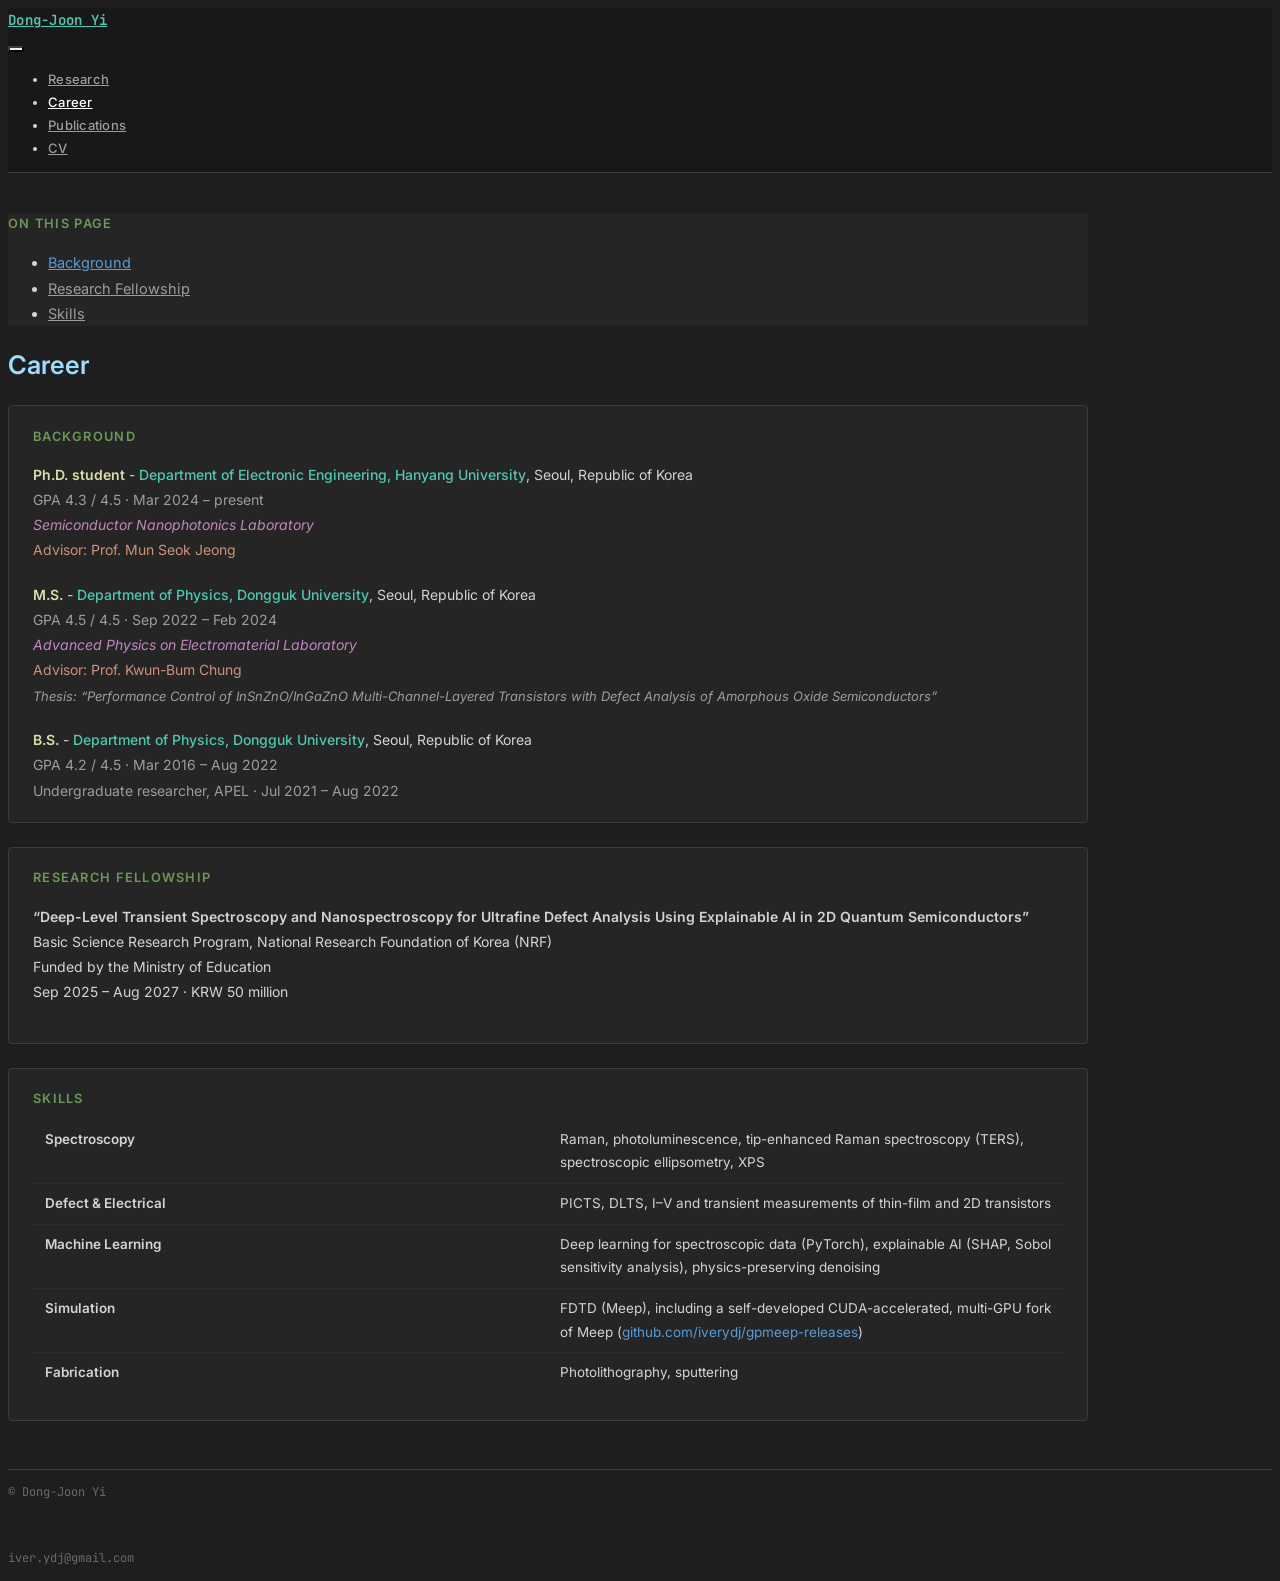
==== docs/career.html @ 6338eede "Add manuscripts in preparation, ORCID and linked citations; correct patent status - Manuscripts in p" ====
<!DOCTYPE html>
<html xmlns="http://www.w3.org/1999/xhtml" lang="en" xml:lang="en"><head>

<meta charset="utf-8">
<meta name="generator" content="quarto-1.9.37">

<meta name="viewport" content="width=device-width, initial-scale=1.0, user-scalable=yes">


<title>Career – Dong-Joon Yi</title>
<style>
/* Default styles provided by pandoc.
** See https://pandoc.org/MANUAL.html#variables-for-html for config info.
*/
code{white-space: pre-wrap;}
span.smallcaps{font-variant: small-caps;}
div.columns{display: flex; gap: min(4vw, 1.5em);}
div.column{flex: auto; overflow-x: auto;}
div.hanging-indent{margin-left: 1.5em; text-indent: -1.5em;}
ul.task-list{list-style: none;}
ul.task-list li input[type="checkbox"] {
  width: 0.8em;
  margin: 0 0.8em 0.2em -1em; /* quarto-specific, see https://github.com/quarto-dev/quarto-cli/issues/4556 */ 
  vertical-align: middle;
}
</style>


<script src="site_libs/quarto-nav/quarto-nav.js"></script>
<script src="site_libs/quarto-nav/headroom.min.js"></script>
<script src="site_libs/clipboard/clipboard.min.js"></script>
<script src="site_libs/quarto-search/autocomplete.umd.js"></script>
<script src="site_libs/quarto-search/fuse.min.js"></script>
<script src="site_libs/quarto-search/quarto-search.js"></script>
<meta name="quarto:offset" content="./">
<script src="site_libs/quarto-html/quarto.js" type="module"></script>
<script src="site_libs/quarto-html/tabsets/tabsets.js" type="module"></script>
<script src="site_libs/quarto-html/popper.min.js"></script>
<script src="site_libs/quarto-html/tippy.umd.min.js"></script>
<script src="site_libs/quarto-html/anchor.min.js"></script>
<link href="site_libs/quarto-html/tippy.css" rel="stylesheet">
<link href="site_libs/quarto-html/quarto-syntax-highlighting-dark-d0ae9245876894da5ac7e18953ecc5cc.css" rel="stylesheet" id="quarto-text-highlighting-styles">
<script src="site_libs/bootstrap/bootstrap.min.js"></script>
<link href="site_libs/bootstrap/bootstrap-icons.css" rel="stylesheet">
<link href="site_libs/bootstrap/bootstrap-3392bf5957374e597e0b1b24e7ed275d.min.css" rel="stylesheet" append-hash="true" id="quarto-bootstrap" data-mode="dark">
<script id="quarto-search-options" type="application/json">{
  "location": "navbar",
  "copy-button": false,
  "collapse-after": 3,
  "panel-placement": "end",
  "type": "overlay",
  "limit": 50,
  "keyboard-shortcut": [
    "f",
    "/",
    "s"
  ],
  "show-item-context": false,
  "language": {
    "search-no-results-text": "No results",
    "search-matching-documents-text": "matching documents",
    "search-copy-link-title": "Copy link to search",
    "search-hide-matches-text": "Hide additional matches",
    "search-more-match-text": "more match in this document",
    "search-more-matches-text": "more matches in this document",
    "search-clear-button-title": "Clear",
    "search-text-placeholder": "",
    "search-detached-cancel-button-title": "Cancel",
    "search-submit-button-title": "Submit",
    "search-label": "Search"
  }
}</script>


<link rel="stylesheet" href="styles.css">
</head>

<body class="nav-fixed quarto-light">

<div id="quarto-search-results"></div>
  <header id="quarto-header" class="headroom fixed-top">
    <nav class="navbar navbar-expand-lg " data-bs-theme="dark">
      <div class="navbar-container container-fluid">
      <div class="navbar-brand-container mx-auto">
    <a class="navbar-brand" href="./index.html">
    <span class="navbar-title">Dong-Joon Yi</span>
    </a>
  </div>
            <div id="quarto-search" class="" title="Search"></div>
          <button class="navbar-toggler" type="button" data-bs-toggle="collapse" data-bs-target="#navbarCollapse" aria-controls="navbarCollapse" role="menu" aria-expanded="false" aria-label="Toggle navigation" onclick="if (window.quartoToggleHeadroom) { window.quartoToggleHeadroom(); }">
  <span class="navbar-toggler-icon"></span>
</button>
          <div class="collapse navbar-collapse" id="navbarCollapse">
            <ul class="navbar-nav navbar-nav-scroll me-auto">
  <li class="nav-item">
    <a class="nav-link" href="./research.html"> 
<span class="menu-text">Research</span></a>
  </li>  
  <li class="nav-item">
    <a class="nav-link active" href="./career.html" aria-current="page"> 
<span class="menu-text">Career</span></a>
  </li>  
  <li class="nav-item">
    <a class="nav-link" href="./publications.html"> 
<span class="menu-text">Publications</span></a>
  </li>  
  <li class="nav-item">
    <a class="nav-link" href="./cv.html"> 
<span class="menu-text">CV</span></a>
  </li>  
</ul>
          </div> <!-- /navcollapse -->
            <div class="quarto-navbar-tools">
</div>
      </div> <!-- /container-fluid -->
    </nav>
</header>
<!-- content -->
<div id="quarto-content" class="quarto-container page-columns page-rows-contents page-layout-article page-navbar">
<!-- sidebar -->
<!-- margin-sidebar -->
    <div id="quarto-margin-sidebar" class="sidebar margin-sidebar">
        <nav id="TOC" role="doc-toc" class="toc-active">
    <h2 id="toc-title">On this page</h2>
   
  <ul>
  <li><a href="#background" id="toc-background" class="nav-link active" data-scroll-target="#background">Background</a></li>
  <li><a href="#research-fellowship" id="toc-research-fellowship" class="nav-link" data-scroll-target="#research-fellowship">Research Fellowship</a></li>
  <li><a href="#skills" id="toc-skills" class="nav-link" data-scroll-target="#skills">Skills</a></li>
  </ul>
</nav>
    </div>
<!-- main -->
<main class="content" id="quarto-document-content">

<header id="title-block-header" class="quarto-title-block default">
<div class="quarto-title">
<h1 class="title">Career</h1>
</div>



<div class="quarto-title-meta">

    
  
    
  </div>
  


</header>


<section id="background" class="level2 section-block career-edu">
<h2 class="anchored" data-anchor-id="background">Background</h2>
<p class="edu-entry">
<span class="edu-degree">Ph.D. student</span> - <span class="edu-school">Department of Electronic Engineering, Hanyang University</span>, Seoul, Republic of Korea<br>
<span class="edu-detail">GPA 4.3 / 4.5 · Mar 2024 – present</span><br>
<span class="edu-lab">Semiconductor Nanophotonics Laboratory</span><br>
<span class="edu-advisor">Advisor: Prof. Mun Seok Jeong</span>
</p>
<p class="edu-entry">
<span class="edu-degree">M.S.</span> - <span class="edu-school">Department of Physics, Dongguk University</span>, Seoul, Republic of Korea<br>
<span class="edu-detail">GPA 4.5 / 4.5 · Sep 2022 – Feb 2024</span><br>
<span class="edu-lab">Advanced Physics on Electromaterial Laboratory</span><br>
<span class="edu-advisor">Advisor: Prof. Kwun-Bum Chung</span><br>
<span class="edu-thesis">Thesis: “Performance Control of InSnZnO/InGaZnO Multi-Channel-Layered Transistors with Defect Analysis of Amorphous Oxide Semiconductors”</span>
</p>
<p class="edu-entry">
<span class="edu-degree">B.S.</span> - <span class="edu-school">Department of Physics, Dongguk University</span>, Seoul, Republic of Korea<br>
<span class="edu-detail">GPA 4.2 / 4.5 · Mar 2016 – Aug 2022</span><br>
<span class="edu-detail">Undergraduate researcher, APEL · Jul 2021 – Aug 2022</span>
</p>
</section>
<section id="research-fellowship" class="level2 section-block">
<h2 class="anchored" data-anchor-id="research-fellowship">Research Fellowship</h2>
<p><strong>“Deep-Level Transient Spectroscopy and Nanospectroscopy for Ultrafine Defect Analysis Using Explainable AI in 2D Quantum Semiconductors”</strong><br>
Basic Science Research Program, National Research Foundation of Korea (NRF)<br>
Funded by the Ministry of Education<br>
Sep 2025 – Aug 2027 · KRW 50 million</p>
</section>
<section id="skills" class="level2 section-title section-block">
<h2 class="section-title anchored" data-anchor-id="skills">Skills</h2>
<table class="skills-tbl caption-top table">
<tbody>
<tr class="odd">
<td><strong>Spectroscopy</strong></td>
<td>Raman, photoluminescence, tip-enhanced Raman spectroscopy (TERS), spectroscopic ellipsometry, XPS</td>
</tr>
<tr class="even">
<td><strong>Defect &amp; Electrical</strong></td>
<td>PICTS, DLTS, I–V and transient measurements of thin-film and 2D transistors</td>
</tr>
<tr class="odd">
<td><strong>Machine Learning</strong></td>
<td>Deep learning for spectroscopic data (PyTorch), explainable AI (SHAP, Sobol sensitivity analysis), physics-preserving denoising</td>
</tr>
<tr class="even">
<td><strong>Simulation</strong></td>
<td>FDTD (Meep), including a self-developed CUDA-accelerated, multi-GPU fork of Meep (<a href="https://github.com/iverydj/gpmeep-releases">github.com/iverydj/gpmeep-releases</a>)</td>
</tr>
<tr class="odd">
<td><strong>Fabrication</strong></td>
<td>Photolithography, sputtering</td>
</tr>
</tbody>
</table>
</section>



</main> <!-- /main -->
<script id="quarto-html-after-body" type="application/javascript">
  window.document.addEventListener("DOMContentLoaded", function (event) {
    const icon = "";
    const anchorJS = new window.AnchorJS();
    anchorJS.options = {
      placement: 'right',
      icon: icon
    };
    anchorJS.add('.anchored');
    const isCodeAnnotation = (el) => {
      for (const clz of el.classList) {
        if (clz.startsWith('code-annotation-')) {                     
          return true;
        }
      }
      return false;
    }
    const onCopySuccess = function(e) {
      // button target
      const button = e.trigger;
      // don't keep focus
      button.blur();
      // flash "checked"
      button.classList.add('code-copy-button-checked');
      var currentTitle = button.getAttribute("title");
      button.setAttribute("title", "Copied!");
      let tooltip;
      if (window.bootstrap) {
        button.setAttribute("data-bs-toggle", "tooltip");
        button.setAttribute("data-bs-placement", "left");
        button.setAttribute("data-bs-title", "Copied!");
        tooltip = new bootstrap.Tooltip(button, 
          { trigger: "manual", 
            customClass: "code-copy-button-tooltip",
            offset: [0, -8]});
        tooltip.show();    
      }
      setTimeout(function() {
        if (tooltip) {
          tooltip.hide();
          button.removeAttribute("data-bs-title");
          button.removeAttribute("data-bs-toggle");
          button.removeAttribute("data-bs-placement");
        }
        button.setAttribute("title", currentTitle);
        button.classList.remove('code-copy-button-checked');
      }, 1000);
      // clear code selection
      e.clearSelection();
    }
    const getTextToCopy = function(trigger) {
      const outerScaffold = trigger.parentElement.cloneNode(true);
      const codeEl = outerScaffold.querySelector('code');
      for (const childEl of codeEl.children) {
        if (isCodeAnnotation(childEl)) {
          childEl.remove();
        }
      }
      return codeEl.innerText;
    }
    const clipboard = new window.ClipboardJS('.code-copy-button:not([data-in-quarto-modal])', {
      text: getTextToCopy
    });
    clipboard.on('success', onCopySuccess);
    if (window.document.getElementById('quarto-embedded-source-code-modal')) {
      const clipboardModal = new window.ClipboardJS('.code-copy-button[data-in-quarto-modal]', {
        text: getTextToCopy,
        container: window.document.getElementById('quarto-embedded-source-code-modal')
      });
      clipboardModal.on('success', onCopySuccess);
    }
      var localhostRegex = new RegExp(/^(?:http|https):\/\/localhost\:?[0-9]*\//);
      var mailtoRegex = new RegExp(/^mailto:/);
        var filterRegex = new RegExp('/' + window.location.host + '/');
      var isInternal = (href) => {
          return filterRegex.test(href) || localhostRegex.test(href) || mailtoRegex.test(href);
      }
      // Inspect non-navigation links and adorn them if external
     var links = window.document.querySelectorAll('a[href]:not(.nav-link):not(.navbar-brand):not(.toc-action):not(.sidebar-link):not(.sidebar-item-toggle):not(.pagination-link):not(.no-external):not([aria-hidden]):not(.dropdown-item):not(.quarto-navigation-tool):not(.about-link)');
      for (var i=0; i<links.length; i++) {
        const link = links[i];
        if (!isInternal(link.href)) {
          // undo the damage that might have been done by quarto-nav.js in the case of
          // links that we want to consider external
          if (link.dataset.originalHref !== undefined) {
            link.href = link.dataset.originalHref;
          }
            // target, if specified
            link.setAttribute("target", "_blank");
            if (link.getAttribute("rel") === null) {
              link.setAttribute("rel", "noopener");
            }
        }
      }
    function tippyHover(el, contentFn, onTriggerFn, onUntriggerFn) {
      const config = {
        allowHTML: true,
        maxWidth: 500,
        delay: 100,
        arrow: false,
        appendTo: function(el) {
            return el.parentElement;
        },
        interactive: true,
        interactiveBorder: 10,
        theme: 'quarto',
        placement: 'bottom-start',
      };
      if (contentFn) {
        config.content = contentFn;
      }
      if (onTriggerFn) {
        config.onTrigger = onTriggerFn;
      }
      if (onUntriggerFn) {
        config.onUntrigger = onUntriggerFn;
      }
      window.tippy(el, config); 
    }
    const noterefs = window.document.querySelectorAll('a[role="doc-noteref"]');
    for (var i=0; i<noterefs.length; i++) {
      const ref = noterefs[i];
      tippyHover(ref, function() {
        // use id or data attribute instead here
        let href = ref.getAttribute('data-footnote-href') || ref.getAttribute('href');
        try { href = new URL(href).hash; } catch {}
        const id = href.replace(/^#\/?/, "");
        const note = window.document.getElementById(id);
        if (note) {
          return note.innerHTML;
        } else {
          return "";
        }
      });
    }
    const xrefs = window.document.querySelectorAll('a.quarto-xref');
    const processXRef = (id, note) => {
      // Strip column container classes
      const stripColumnClz = (el) => {
        el.classList.remove("page-full", "page-columns");
        if (el.children) {
          for (const child of el.children) {
            stripColumnClz(child);
          }
        }
      }
      stripColumnClz(note)
      if (id === null || id.startsWith('sec-')) {
        // Special case sections, only their first couple elements
        const container = document.createElement("div");
        if (note.children && note.children.length > 2) {
          container.appendChild(note.children[0].cloneNode(true));
          for (let i = 1; i < note.children.length; i++) {
            const child = note.children[i];
            if (child.tagName === "P" && child.innerText === "") {
              continue;
            } else {
              container.appendChild(child.cloneNode(true));
              break;
            }
          }
          if (window.Quarto?.typesetMath) {
            window.Quarto.typesetMath(container);
          }
          return container.innerHTML
        } else {
          if (window.Quarto?.typesetMath) {
            window.Quarto.typesetMath(note);
          }
          return note.innerHTML;
        }
      } else {
        // Remove any anchor links if they are present
        const anchorLink = note.querySelector('a.anchorjs-link');
        if (anchorLink) {
          anchorLink.remove();
        }
        if (window.Quarto?.typesetMath) {
          window.Quarto.typesetMath(note);
        }
        if (note.classList.contains("callout")) {
          return note.outerHTML;
        } else {
          return note.innerHTML;
        }
      }
    }
    for (var i=0; i<xrefs.length; i++) {
      const xref = xrefs[i];
      tippyHover(xref, undefined, function(instance) {
        instance.disable();
        let url = xref.getAttribute('href');
        let hash = undefined; 
        if (url.startsWith('#')) {
          hash = url;
        } else {
          try { hash = new URL(url).hash; } catch {}
        }
        if (hash) {
          const id = hash.replace(/^#\/?/, "");
          const note = window.document.getElementById(id);
          if (note !== null) {
            try {
              const html = processXRef(id, note.cloneNode(true));
              instance.setContent(html);
            } finally {
              instance.enable();
              instance.show();
            }
          } else {
            // See if we can fetch this
            fetch(url.split('#')[0])
            .then(res => res.text())
            .then(html => {
              const parser = new DOMParser();
              const htmlDoc = parser.parseFromString(html, "text/html");
              const note = htmlDoc.getElementById(id);
              if (note !== null) {
                const html = processXRef(id, note);
                instance.setContent(html);
              } 
            }).finally(() => {
              instance.enable();
              instance.show();
            });
          }
        } else {
          // See if we can fetch a full url (with no hash to target)
          // This is a special case and we should probably do some content thinning / targeting
          fetch(url)
          .then(res => res.text())
          .then(html => {
            const parser = new DOMParser();
            const htmlDoc = parser.parseFromString(html, "text/html");
            const note = htmlDoc.querySelector('main.content');
            if (note !== null) {
              // This should only happen for chapter cross references
              // (since there is no id in the URL)
              // remove the first header
              if (note.children.length > 0 && note.children[0].tagName === "HEADER") {
                note.children[0].remove();
              }
              const html = processXRef(null, note);
              instance.setContent(html);
            } 
          }).finally(() => {
            instance.enable();
            instance.show();
          });
        }
      }, function(instance) {
      });
    }
        let selectedAnnoteEl;
        const selectorForAnnotation = ( cell, annotation) => {
          let cellAttr = 'data-code-cell="' + cell + '"';
          let lineAttr = 'data-code-annotation="' +  annotation + '"';
          const selector = 'span[' + cellAttr + '][' + lineAttr + ']';
          return selector;
        }
        const selectCodeLines = (annoteEl) => {
          const doc = window.document;
          const targetCell = annoteEl.getAttribute("data-target-cell");
          const targetAnnotation = annoteEl.getAttribute("data-target-annotation");
          const annoteSpan = window.document.querySelector(selectorForAnnotation(targetCell, targetAnnotation));
          const lines = annoteSpan.getAttribute("data-code-lines").split(",");
          const lineIds = lines.map((line) => {
            return targetCell + "-" + line;
          })
          let top = null;
          let height = null;
          let parent = null;
          if (lineIds.length > 0) {
              //compute the position of the single el (top and bottom and make a div)
              const el = window.document.getElementById(lineIds[0]);
              top = el.offsetTop;
              height = el.offsetHeight;
              parent = el.parentElement.parentElement;
            if (lineIds.length > 1) {
              const lastEl = window.document.getElementById(lineIds[lineIds.length - 1]);
              const bottom = lastEl.offsetTop + lastEl.offsetHeight;
              height = bottom - top;
            }
            if (top !== null && height !== null && parent !== null) {
              // cook up a div (if necessary) and position it 
              let div = window.document.getElementById("code-annotation-line-highlight");
              if (div === null) {
                div = window.document.createElement("div");
                div.setAttribute("id", "code-annotation-line-highlight");
                div.style.position = 'absolute';
                parent.appendChild(div);
              }
              div.style.top = top - 2 + "px";
              div.style.height = height + 4 + "px";
              div.style.left = 0;
              let gutterDiv = window.document.getElementById("code-annotation-line-highlight-gutter");
              if (gutterDiv === null) {
                gutterDiv = window.document.createElement("div");
                gutterDiv.setAttribute("id", "code-annotation-line-highlight-gutter");
                gutterDiv.style.position = 'absolute';
                const codeCell = window.document.getElementById(targetCell);
                const gutter = codeCell.querySelector('.code-annotation-gutter');
                gutter.appendChild(gutterDiv);
              }
              gutterDiv.style.top = top - 2 + "px";
              gutterDiv.style.height = height + 4 + "px";
            }
            selectedAnnoteEl = annoteEl;
          }
        };
        const unselectCodeLines = () => {
          const elementsIds = ["code-annotation-line-highlight", "code-annotation-line-highlight-gutter"];
          elementsIds.forEach((elId) => {
            const div = window.document.getElementById(elId);
            if (div) {
              div.remove();
            }
          });
          selectedAnnoteEl = undefined;
        };
          // Handle positioning of the toggle
      window.addEventListener(
        "resize",
        throttle(() => {
          elRect = undefined;
          if (selectedAnnoteEl) {
            selectCodeLines(selectedAnnoteEl);
          }
        }, 10)
      );
      function throttle(fn, ms) {
      let throttle = false;
      let timer;
        return (...args) => {
          if(!throttle) { // first call gets through
              fn.apply(this, args);
              throttle = true;
          } else { // all the others get throttled
              if(timer) clearTimeout(timer); // cancel #2
              timer = setTimeout(() => {
                fn.apply(this, args);
                timer = throttle = false;
              }, ms);
          }
        };
      }
        // Attach click handler to the DT
        const annoteDls = window.document.querySelectorAll('dt[data-target-cell]');
        for (const annoteDlNode of annoteDls) {
          annoteDlNode.addEventListener('click', (event) => {
            const clickedEl = event.target;
            if (clickedEl !== selectedAnnoteEl) {
              unselectCodeLines();
              const activeEl = window.document.querySelector('dt[data-target-cell].code-annotation-active');
              if (activeEl) {
                activeEl.classList.remove('code-annotation-active');
              }
              selectCodeLines(clickedEl);
              clickedEl.classList.add('code-annotation-active');
            } else {
              // Unselect the line
              unselectCodeLines();
              clickedEl.classList.remove('code-annotation-active');
            }
          });
        }
    const findCites = (el) => {
      const parentEl = el.parentElement;
      if (parentEl) {
        const cites = parentEl.dataset.cites;
        if (cites) {
          return {
            el,
            cites: cites.split(' ')
          };
        } else {
          return findCites(el.parentElement)
        }
      } else {
        return undefined;
      }
    };
    var bibliorefs = window.document.querySelectorAll('a[role="doc-biblioref"]');
    for (var i=0; i<bibliorefs.length; i++) {
      const ref = bibliorefs[i];
      const citeInfo = findCites(ref);
      if (citeInfo) {
        tippyHover(citeInfo.el, function() {
          var popup = window.document.createElement('div');
          citeInfo.cites.forEach(function(cite) {
            var citeDiv = window.document.createElement('div');
            citeDiv.classList.add('hanging-indent');
            citeDiv.classList.add('csl-entry');
            var biblioDiv = window.document.getElementById('ref-' + cite);
            if (biblioDiv) {
              citeDiv.innerHTML = biblioDiv.innerHTML;
            }
            popup.appendChild(citeDiv);
          });
          return popup.innerHTML;
        });
      }
    }
  });
  </script>
</div> <!-- /content -->
<footer class="footer">
  <div class="nav-footer">
    <div class="nav-footer-left">
<p>© Dong-Joon Yi</p>
</div>   
    <div class="nav-footer-center">
      &nbsp;
    </div>
    <div class="nav-footer-right">
<p>iver.ydj@gmail.com</p>
</div>
  </div>
</footer>




</body></html>
---- docs/styles.css ----
@import url("https://fonts.googleapis.com/css2?family=JetBrains+Mono:wght@400;500;600&family=Inter:wght@400;500;600;700&display=swap");

:root {
  --max-w: 1080px;

  /* VS Code Dark+ palette */
  --bg: #1e1e1e;
  --bg-surface: #252526;
  --bg-hover: #2a2d2e;
  --bg-active: #37373d;
  --bg-input: #3c3c3c;

  --border: #3c3c3c;
  --border-light: #2d2d2d;

  --text: #d4d4d4;
  --text-2: #9d9d9d;
  --text-3: #6a6a6a;

  /* syntax colors as accents */
  --blue: #569cd6;
  --light-blue: #9cdcfe;
  --green: #6a9955;
  --light-green: #b5cea8;
  --orange: #ce9178;
  --yellow: #dcdcaa;
  --purple: #c586c0;
  --cyan: #4ec9b0;

  --accent: var(--blue);
  --accent-2: var(--cyan);

  --font-mono: "JetBrains Mono", "Cascadia Code", "Fira Code", monospace;
  --font-sans: "Inter", system-ui, sans-serif;
}

/* ── Base ── */
body {
  font-family: var(--font-sans);
  color: var(--text);
  background: var(--bg);
  font-size: 14.5px;
  line-height: 1.75;
  -webkit-font-smoothing: antialiased;
}

::selection {
  background: rgba(86, 156, 214, 0.35);
  color: #fff;
}

.quarto-container { max-width: var(--max-w); }
main { padding-top: 0; }

/* ── Typography ── */
h1, h2, h3, h4 {
  font-family: var(--font-sans);
  color: var(--text);
  font-weight: 600;
}

h1 { font-size: 1.6rem; color: var(--light-blue); }
h2 {
  font-size: 0.8rem;
  text-transform: uppercase;
  letter-spacing: 0.1em;
  color: var(--green);
  font-weight: 600;
  margin-top: 2.5rem;
  margin-bottom: 0.6rem;
}
h3 { font-size: 1rem; color: var(--yellow); margin-top: 1.2rem; }

main a {
  color: var(--accent);
  text-decoration: none;
}

main a:hover {
  color: var(--light-blue);
  text-decoration: underline;
}

/* ── Scrollbar (webkit) ── */
::-webkit-scrollbar { width: 10px; }
::-webkit-scrollbar-track { background: var(--bg); }
::-webkit-scrollbar-thumb { background: var(--bg-input); border-radius: 5px; }
::-webkit-scrollbar-thumb:hover { background: var(--text-3); }

/* ── Navbar ── */
.navbar {
  font-family: var(--font-sans);
  background: #181818 !important;
  border-bottom: 1px solid var(--border);
  font-size: 13px;
  letter-spacing: 0.02em;
}

.navbar-brand, .navbar-title {
  font-family: var(--font-mono) !important;
  font-weight: 600 !important;
  font-size: 14px !important;
  color: var(--cyan) !important;
}

.navbar-nav .nav-link {
  color: var(--text-2) !important;
  font-weight: 500;
  transition: color 0.15s;
}

.navbar-nav .nav-link.active {
  color: #fff !important;
}

.navbar-nav .nav-link:hover {
  color: var(--text) !important;
}

.navbar-toggler { border-color: var(--border) !important; }

/* ── Home: Last update ── */
.last-update {
  font-family: var(--font-mono);
  font-size: 11.5px;
  color: var(--text-3);
  margin: 0 0 1rem;
  letter-spacing: 0.02em;
}

/* ── Home: Hero (signature card) ── */
.hero {
  margin-top: 3rem;
  margin-bottom: 0;
  padding: 2rem 2.5rem;
  border: 1px solid var(--border);
  background: var(--bg-surface);
  box-shadow: none;
  border-radius: 4px;
}

.hero-name {
  font-family: var(--font-mono);
  font-size: clamp(2rem, 4.5vw, 2.8rem);
  font-weight: 700;
  color: var(--yellow);
  margin: 0 0 0.15rem;
  line-height: 1.2;
}

.hero-position {
  font-size: 1.1rem;
  font-weight: 500;
  color: var(--cyan);
  margin: 0.1rem 0 0;
}
.hero-expected { font-size: 0.85rem; font-weight: 400; color: var(--text-2); }

.hero-dept {
  font-size: 1rem;
  color: var(--light-blue);
  margin: 0;
}

.hero-divider {
  height: 1px;
  background: var(--border);
  margin: 1rem 0;
}

.hero-lab {
  font-size: 0.95rem;
  color: var(--purple);
  margin: 0;
  font-weight: 500;
}

.hero-lab-dept {
  font-size: 0.9rem;
  color: var(--text-2);
  margin: 0;
}

.hero-advisor {
  font-size: 0.9rem;
  color: var(--orange);
  margin: 0.15rem 0 0;
  font-style: italic;
}

.hero-contact {
  font-family: var(--font-mono);
  font-size: 13.5px;
  color: var(--text);
  margin: 0;
  line-height: 2;
}

.hero-contact a {
  color: var(--light-green);
}

.hero-contact a:hover {
  color: #fff;
  text-decoration: underline;
}

.contact-label {
  color: var(--blue);
  font-weight: 600;
}

.contact-row {
  display: grid;
  grid-template-columns: 8rem minmax(0, 1fr);
  gap: 0 0.8rem;
  margin-bottom: 0.5rem;
}
.contact-row:last-child { margin-bottom: 0; }
.contact-row dd { margin: 0; overflow-wrap: anywhere; }

/* legacy - unused */
.hero-tagline { display: none; }
.hero-meta { display: none; }

/* ── Home: Sections ── */
.home-section {
  margin-top: 2rem;
  padding: 1.2rem 1.5rem;
  border: 1px solid var(--border);
  background: var(--bg-surface);
  border-radius: 4px;
}

.home-section h2 { margin-top: 0; }

.home-section ul {
  list-style: none;
  padding: 0;
  margin: 0;
}

.home-section li {
  margin-bottom: 0.25rem;
  font-size: 14px;
}

.home-section li::before {
  content: ">";
  font-family: var(--font-mono);
  color: var(--text-3);
  margin-right: 0.5rem;
  font-size: 12px;
}

.research-keywords {
  display: flex;
  flex-wrap: wrap;
  gap: 0.35rem;
  margin-top: 0.4rem;
}

.research-keywords span {
  display: inline-block;
  padding: 0.2rem 0.55rem;
  font-family: var(--font-mono);
  font-size: 12px;
  font-weight: 500;
  color: var(--cyan);
  background: rgba(78, 201, 176, 0.1);
  border: 1px solid rgba(78, 201, 176, 0.25);
  border-radius: 3px;
}

/* ── Section blocks (career, research, publications) ── */
.section-block {
  margin-top: 1.5rem;
  padding: 1.2rem 1.5rem;
  background: var(--bg-surface);
  border: 1px solid var(--border);
  border-radius: 4px;
  box-shadow: none;
}

.section-block:first-of-type { margin-top: 0.5rem; }
.section-block > *:first-child { margin-top: 0; }
.section-title { margin-bottom: 0.6rem; }

.section-block ul {
  padding-left: 0;
  list-style: none;
}

.section-block li {
  margin-bottom: 0.5rem;
  font-size: 14px;
  line-height: 1.7;
  padding-left: 1rem;
  position: relative;
}

.section-block li::before {
  content: "–";
  position: absolute;
  left: 0;
  color: var(--text-3);
}

/* ── Research page colors ── */
.research-content .rs-tech, .research-summary .rs-tech { color: var(--cyan); font-weight: 500; }
.research-content .rs-mat, .research-summary .rs-mat { color: var(--orange); }
.research-content .rs-method, .research-summary .rs-method { color: var(--purple); font-weight: 500; }

.research-summary { font-size: 14px; line-height: 1.7; margin: 0 0 0.7rem; }
.research-content .rs-question { color: var(--text-2); font-style: italic; font-size: 14px; margin: 0 0 0.5rem; }
.rs-status {
  display: inline-block;
  margin-left: 0.35rem;
  padding: 0 0.4rem;
  font-family: var(--font-mono);
  font-size: 11px;
  line-height: 1.6;
  color: var(--text-2);
  border: 1px solid var(--border);
  border-radius: 3px;
  white-space: nowrap;
}
.rs-status-published { color: var(--light-green); border-color: rgba(181, 206, 168, 0.35); }
.rs-status-in-preparation { color: var(--yellow); border-color: rgba(220, 220, 170, 0.35); }
.rs-status-ongoing { color: var(--light-blue); border-color: rgba(156, 220, 254, 0.35); }
.rs-refs { margin-left: 0.3rem; font-size: 12px; color: var(--text-2); }
.rs-refs a { color: var(--light-green); }

/* ── Figures ── */
.figure-frame {
  margin: 1.2rem 0;
  padding: 0;
  background: var(--bg-surface);
  border: 1px solid var(--border);
  border-radius: 4px;
  overflow: hidden;
}

.figure-frame img {
  width: 100%;
  height: auto;
  display: block;
}

.caption {
  margin: 0;
  padding: 0.5rem 0.75rem;
  font-size: 0.8rem;
  font-family: var(--font-mono);
  color: var(--green);
  background: var(--bg);
  border-top: 1px solid var(--border);
}

/* ── Publications ── */
.pub-list p:first-child {
  font-family: var(--font-mono);
  font-size: 12px;
  color: var(--green);
  margin-bottom: 1rem;
}

/* ── Publication structured colors ── */

/* note line */
.pub-note {
  font-family: var(--font-mono);
  font-size: 12px;
  color: var(--green);
  margin-bottom: 0.5rem;
}

/* Unnumbered publication list (order is set by scripts/build_cv.py). */
.pub-styled {
  list-style: none;
  margin: 0;
  padding: 0;
}

.pub-styled li {
  position: relative;
  padding: 0.7rem 0;
  border-bottom: 1px solid var(--border-light);
  font-size: 13.5px;
  line-height: 1.8;
  margin-bottom: 0;
}

.pub-styled li:last-child { border-bottom: none; }

.pub-styled li::before { content: none; }

/* authors: default text */
.pub-authors { color: var(--text); }

/* my name highlight */
.pub-authors u { text-decoration: none; }
.pub-authors u b { color: var(--purple); font-weight: 700; }

/* title in quotes: cyan */
.pub-title { color: var(--cyan); }

.pub-styled > li > .pub-authors,
.pub-styled > li > .pub-title { display: block; margin-bottom: 0.25rem; }

/* journal name: orange */
.pub-journal { color: var(--orange); font-style: italic; }

/* year: purple */
.pub-year { color: var(--yellow); font-weight: 500; }

/* DOI: green link */
.pub-doi a { color: var(--light-green); font-family: var(--font-mono); font-size: 12px; }
.pub-doi a:hover { color: #fff; }

/* PDF link */
.pub-pdf a { color: var(--orange); font-family: var(--font-mono); font-size: 12px; font-weight: 600; }
.pub-pdf a:hover { color: #fff; }

/* patent header */
.pub-patent-header {
  color: var(--light-blue);
  font-style: italic;
  font-weight: 600;
  margin-top: 1.5rem;
  margin-bottom: 0.3rem;
}

/* legacy pub-list overrides */
.pub-list em { font-style: italic; color: var(--orange); }
.pub-list u { text-decoration: none; }
.pub-list u strong { color: var(--yellow); }

/* ── Footer ── */
footer {
  font-family: var(--font-mono);
  font-size: 12px;
  color: var(--text-3);
  border-top: 1px solid var(--border);
  margin-top: 3rem;
}

.nav-footer { background: var(--bg) !important; }

/* ── Info grid (disabled) ── */
.info-grid { display: none; }
.info-card { display: none; }

/* ── Override quarto theme for dark ── */
.page-layout-article { background: var(--bg); }
#quarto-content { background: var(--bg); }
.sidebar, .toc { background: var(--bg-surface); }

#TOC a { color: var(--text-2); }
#TOC a:hover { color: var(--text); }
#TOC a.active { color: var(--accent); border-left-color: var(--accent); }

/* quarto search */
.aa-DetachedOverlay .aa-DetachedContainer { background: var(--bg-surface); }

/* strong / bold in body */
strong { color: var(--text); font-weight: 600; }

/* ── Tables ── */
table {
  width: 100%;
  border-collapse: collapse;
  font-size: 13.5px;
  margin: 0.5rem 0;
}

thead {
  border-bottom: 2px solid var(--border);
}

thead th {
  font-family: var(--font-mono);
  font-size: 11.5px;
  font-weight: 600;
  text-transform: uppercase;
  letter-spacing: 0.06em;
  color: var(--text-3);
  padding: 0.5rem 0.75rem;
  text-align: left;
}

tbody td {
  padding: 0.5rem 0.75rem;
  border-bottom: 1px solid var(--border-light);
  color: var(--text);
  vertical-align: top;
}

tbody tr:last-child td { border-bottom: none; }

tbody tr:hover { background: var(--bg-hover); }

/* Career page line-break paragraphs */
.section-block p {
  margin-bottom: 1.2rem;
  font-size: 14px;
  line-height: 1.8;
}

/* ── Career: Education colors ── */
.edu-entry { margin-bottom: 1.4rem; }
.edu-entry:last-child { margin-bottom: 0; }

.edu-degree { color: var(--yellow); font-weight: 600; }
.edu-school { color: var(--cyan); font-weight: 500; }
.edu-detail { color: var(--text-2); }
.edu-lab { color: var(--purple); font-style: italic; }
.edu-advisor { color: var(--orange); }
.edu-thesis { color: var(--text-2); font-style: italic; font-size: 13px; }

/* ── Skills table ── */
.skills-tbl { width: 100%; border-collapse: collapse; table-layout: fixed; }
.skills-tbl td { padding: 0.5rem 0.75rem; border-bottom: 1px solid var(--border-light); font-size: 13.5px; vertical-align: top; }
.skills-tbl tr:last-child td { border-bottom: none; }
.skills-tbl tr:hover { background: var(--bg-hover); }

/* ── Responsive ── */
@media (max-width: 680px) {
  .hero { margin-top: 1.5rem; padding: 1rem 1.2rem; }
  .hero-name { font-size: 1.6rem; }
  .hero-contact { font-size: 12px; }
  .contact-row { grid-template-columns: minmax(0, 1fr); }
  .section-block, .home-section { padding: 1rem; }
  .research-keywords span { font-size: 11px; }
  .skills-tbl colgroup { display: none; }
  .skills-tbl, .skills-tbl tbody, .skills-tbl tr, .skills-tbl td { display: block; }
  .skills-tbl tr { border-bottom: 1px solid var(--border-light); }
  .skills-tbl tr:last-child { border-bottom: none; }
  .skills-tbl td { border-bottom: none; }
  .skills-tbl td:first-child { padding-bottom: 0; }
  .skills-tbl td:last-child { padding-top: 0.2rem; }
}
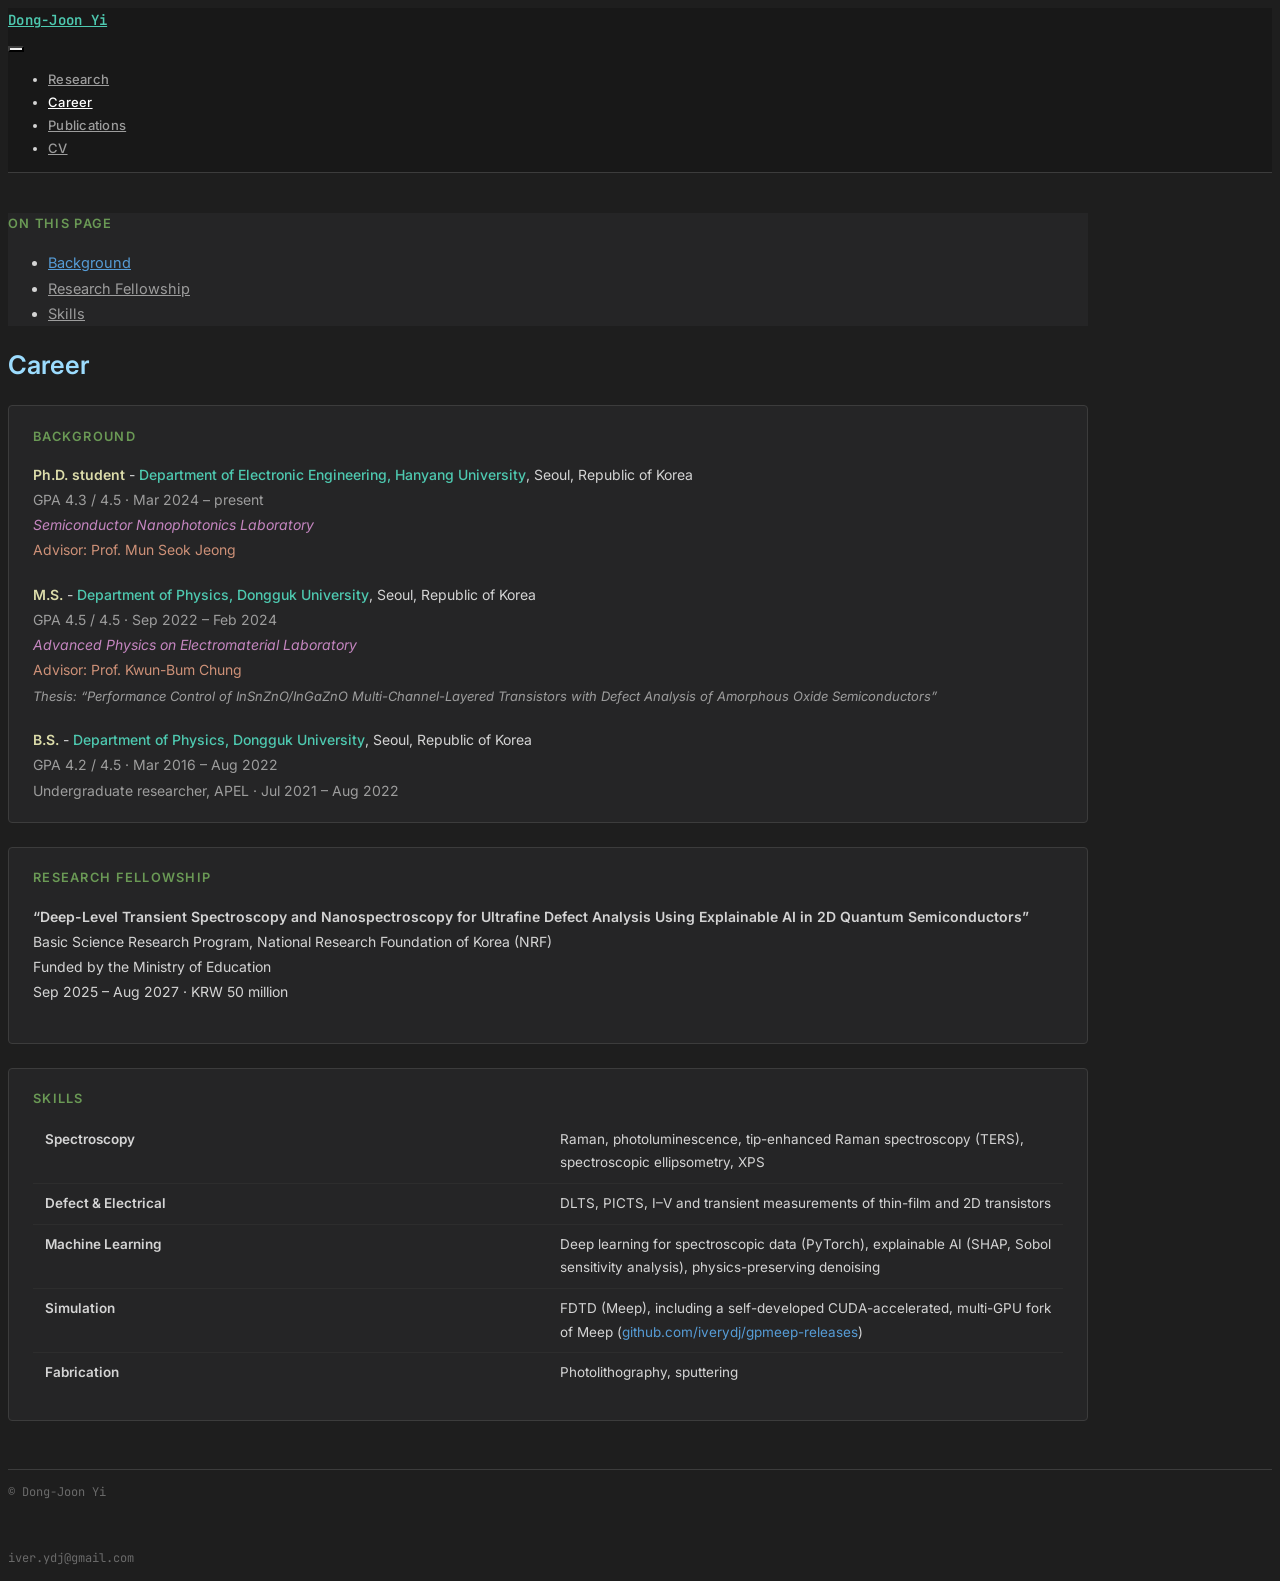
==== commit 9da69d9d: "Revise research summary and interests; GitHub replaces ORCID; restore DLTS - Summary broadened to so" ====
--- a/docs/career.html
+++ b/docs/career.html
@@ -190,7 +190,7 @@
 </tr>
 <tr class="even">
 <td><strong>Defect &amp; Electrical</strong></td>
-<td>PICTS, DLTS, I–V and transient measurements of thin-film and 2D transistors</td>
+<td>DLTS, PICTS, I–V and transient measurements of thin-film and 2D transistors</td>
 </tr>
 <tr class="odd">
 <td><strong>Machine Learning</strong></td>
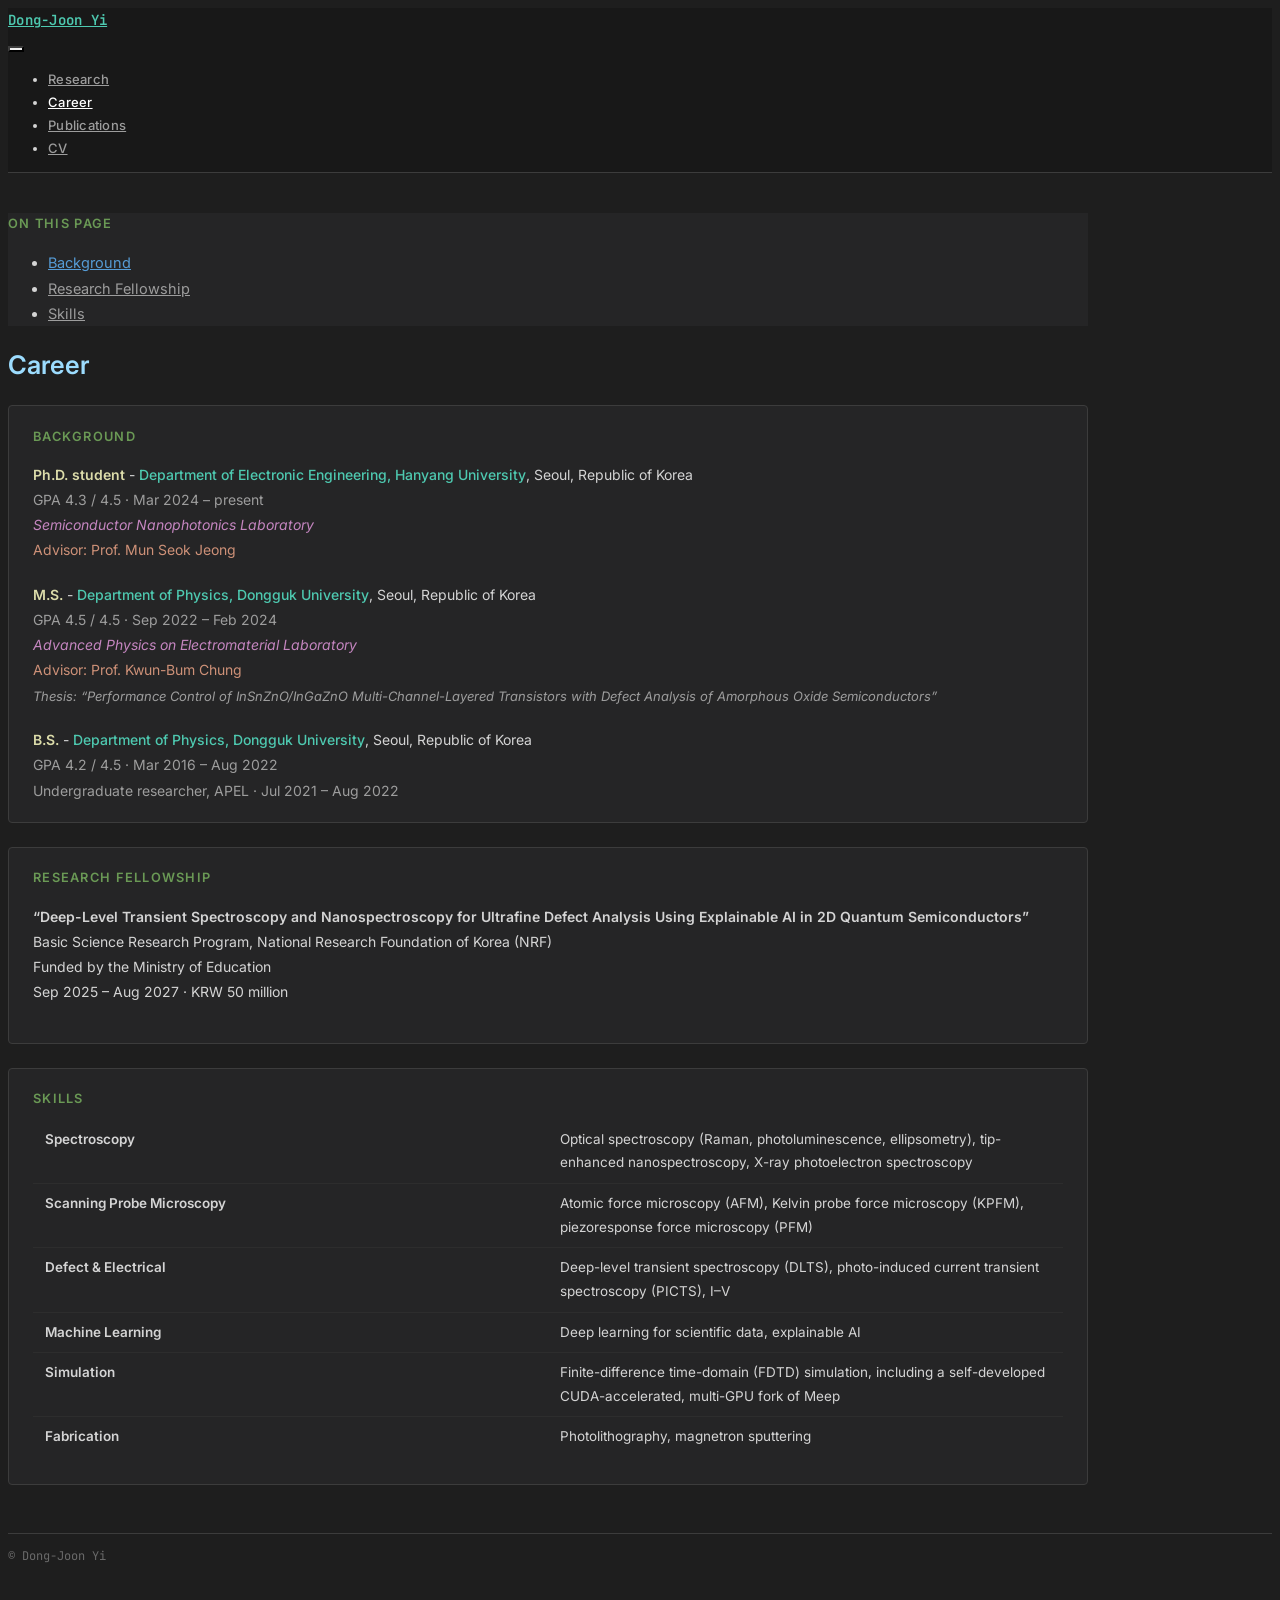
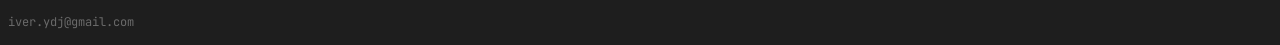
==== commit dc0c9acb: "Revise skills list; shorten author-role legend and manuscripts header - Skills: user-supplied wordin" ====
--- a/docs/career.html
+++ b/docs/career.html
@@ -186,23 +186,27 @@
 <tbody>
 <tr class="odd">
 <td><strong>Spectroscopy</strong></td>
-<td>Raman, photoluminescence, tip-enhanced Raman spectroscopy (TERS), spectroscopic ellipsometry, XPS</td>
+<td>Optical spectroscopy (Raman, photoluminescence, ellipsometry), tip-enhanced nanospectroscopy, X-ray photoelectron spectroscopy</td>
 </tr>
 <tr class="even">
-<td><strong>Defect &amp; Electrical</strong></td>
-<td>DLTS, PICTS, I–V and transient measurements of thin-film and 2D transistors</td>
+<td><strong>Scanning Probe Microscopy</strong></td>
+<td>Atomic force microscopy (AFM), Kelvin probe force microscopy (KPFM), piezoresponse force microscopy (PFM)</td>
 </tr>
 <tr class="odd">
-<td><strong>Machine Learning</strong></td>
-<td>Deep learning for spectroscopic data (PyTorch), explainable AI (SHAP, Sobol sensitivity analysis), physics-preserving denoising</td>
+<td><strong>Defect &amp; Electrical</strong></td>
+<td>Deep-level transient spectroscopy (DLTS), photo-induced current transient spectroscopy (PICTS), I–V</td>
 </tr>
 <tr class="even">
-<td><strong>Simulation</strong></td>
-<td>FDTD (Meep), including a self-developed CUDA-accelerated, multi-GPU fork of Meep (<a href="https://github.com/iverydj/gpmeep-releases">github.com/iverydj/gpmeep-releases</a>)</td>
+<td><strong>Machine Learning</strong></td>
+<td>Deep learning for scientific data, explainable AI</td>
 </tr>
 <tr class="odd">
+<td><strong>Simulation</strong></td>
+<td>Finite-difference time-domain (FDTD) simulation, including a self-developed CUDA-accelerated, multi-GPU fork of Meep</td>
+</tr>
+<tr class="even">
 <td><strong>Fabrication</strong></td>
-<td>Photolithography, sputtering</td>
+<td>Photolithography, magnetron sputtering</td>
 </tr>
 </tbody>
 </table>
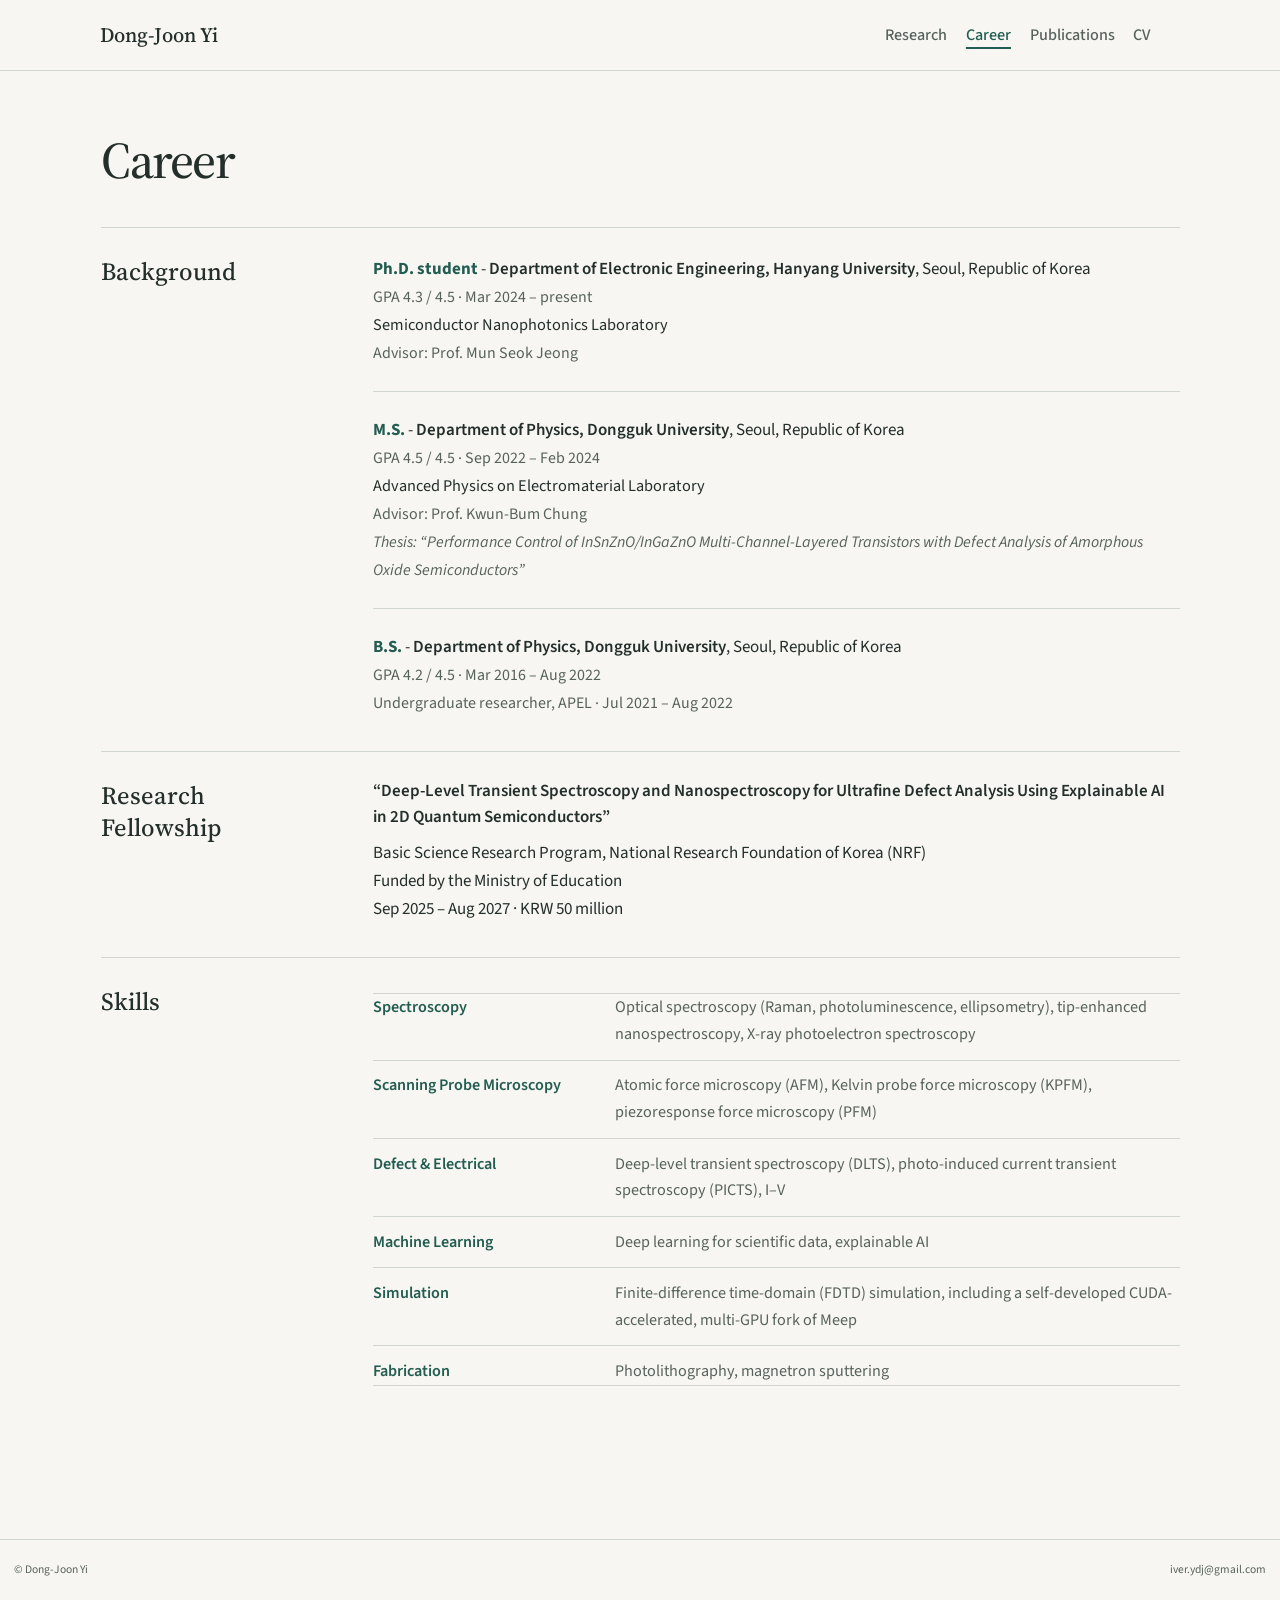
==== commit c3a54cce: "Redesign: light editorial theme (Source Serif 4 / Source Sans 3), refined layout Visual-only changes" ====
--- a/docs/career.html
+++ b/docs/career.html
@@ -27,7 +27,6 @@
 
 
 <script src="site_libs/quarto-nav/quarto-nav.js"></script>
-<script src="site_libs/quarto-nav/headroom.min.js"></script>
 <script src="site_libs/clipboard/clipboard.min.js"></script>
 <script src="site_libs/quarto-search/autocomplete.umd.js"></script>
 <script src="site_libs/quarto-search/fuse.min.js"></script>
@@ -39,10 +38,10 @@
 <script src="site_libs/quarto-html/tippy.umd.min.js"></script>
 <script src="site_libs/quarto-html/anchor.min.js"></script>
 <link href="site_libs/quarto-html/tippy.css" rel="stylesheet">
-<link href="site_libs/quarto-html/quarto-syntax-highlighting-dark-d0ae9245876894da5ac7e18953ecc5cc.css" rel="stylesheet" id="quarto-text-highlighting-styles">
+<link href="site_libs/quarto-html/quarto-syntax-highlighting-7f8f88aac4f3542376d5c11b86a4c14d.css" rel="stylesheet" id="quarto-text-highlighting-styles">
 <script src="site_libs/bootstrap/bootstrap.min.js"></script>
 <link href="site_libs/bootstrap/bootstrap-icons.css" rel="stylesheet">
-<link href="site_libs/bootstrap/bootstrap-3392bf5957374e597e0b1b24e7ed275d.min.css" rel="stylesheet" append-hash="true" id="quarto-bootstrap" data-mode="dark">
+<link href="site_libs/bootstrap/bootstrap-ebe9c2ce87446a775449a4f1a9e04805.min.css" rel="stylesheet" append-hash="true" id="quarto-bootstrap" data-mode="light">
 <script id="quarto-search-options" type="application/json">{
   "location": "navbar",
   "copy-button": false,
@@ -75,23 +74,18 @@
 <link rel="stylesheet" href="styles.css">
 </head>
 
-<body class="nav-fixed quarto-light">
+<body class="nav-fixed fullcontent quarto-light">
 
 <div id="quarto-search-results"></div>
   <header id="quarto-header" class="headroom fixed-top">
-    <nav class="navbar navbar-expand-lg " data-bs-theme="dark">
+    <nav class="navbar navbar-expand " data-bs-theme="dark">
       <div class="navbar-container container-fluid">
       <div class="navbar-brand-container mx-auto">
     <a class="navbar-brand" href="./index.html">
     <span class="navbar-title">Dong-Joon Yi</span>
     </a>
   </div>
-            <div id="quarto-search" class="" title="Search"></div>
-          <button class="navbar-toggler" type="button" data-bs-toggle="collapse" data-bs-target="#navbarCollapse" aria-controls="navbarCollapse" role="menu" aria-expanded="false" aria-label="Toggle navigation" onclick="if (window.quartoToggleHeadroom) { window.quartoToggleHeadroom(); }">
-  <span class="navbar-toggler-icon"></span>
-</button>
-          <div class="collapse navbar-collapse" id="navbarCollapse">
-            <ul class="navbar-nav navbar-nav-scroll me-auto">
+          <ul class="navbar-nav navbar-nav-scroll me-auto">
   <li class="nav-item">
     <a class="nav-link" href="./research.html"> 
 <span class="menu-text">Research</span></a>
@@ -109,9 +103,9 @@
 <span class="menu-text">CV</span></a>
   </li>  
 </ul>
-          </div> <!-- /navcollapse -->
-            <div class="quarto-navbar-tools">
+          <div class="quarto-navbar-tools">
 </div>
+            <div id="quarto-search" class="" title="Search"></div>
       </div> <!-- /container-fluid -->
     </nav>
 </header>
@@ -119,17 +113,7 @@
 <div id="quarto-content" class="quarto-container page-columns page-rows-contents page-layout-article page-navbar">
 <!-- sidebar -->
 <!-- margin-sidebar -->
-    <div id="quarto-margin-sidebar" class="sidebar margin-sidebar">
-        <nav id="TOC" role="doc-toc" class="toc-active">
-    <h2 id="toc-title">On this page</h2>
-   
-  <ul>
-  <li><a href="#background" id="toc-background" class="nav-link active" data-scroll-target="#background">Background</a></li>
-  <li><a href="#research-fellowship" id="toc-research-fellowship" class="nav-link" data-scroll-target="#research-fellowship">Research Fellowship</a></li>
-  <li><a href="#skills" id="toc-skills" class="nav-link" data-scroll-target="#skills">Skills</a></li>
-  </ul>
-</nav>
-    </div>
+    
 <!-- main -->
 <main class="content" id="quarto-document-content">
 
@@ -173,39 +157,39 @@
 <span class="edu-detail">Undergraduate researcher, APEL · Jul 2021 – Aug 2022</span>
 </p>
 </section>
-<section id="research-fellowship" class="level2 section-block">
+<section id="research-fellowship" class="level2 section-block career-fellowship">
 <h2 class="anchored" data-anchor-id="research-fellowship">Research Fellowship</h2>
 <p><strong>“Deep-Level Transient Spectroscopy and Nanospectroscopy for Ultrafine Defect Analysis Using Explainable AI in 2D Quantum Semiconductors”</strong><br>
 Basic Science Research Program, National Research Foundation of Korea (NRF)<br>
 Funded by the Ministry of Education<br>
 Sep 2025 – Aug 2027 · KRW 50 million</p>
 </section>
-<section id="skills" class="level2 section-title section-block">
+<section id="skills" class="level2 section-title section-block career-skills">
 <h2 class="section-title anchored" data-anchor-id="skills">Skills</h2>
 <table class="skills-tbl caption-top table">
 <tbody>
 <tr class="odd">
-<td><strong>Spectroscopy</strong></td>
+<th data-quarto-table-cell-role="th" scope="row">Spectroscopy</th>
 <td>Optical spectroscopy (Raman, photoluminescence, ellipsometry), tip-enhanced nanospectroscopy, X-ray photoelectron spectroscopy</td>
 </tr>
 <tr class="even">
-<td><strong>Scanning Probe Microscopy</strong></td>
+<th data-quarto-table-cell-role="th" scope="row">Scanning Probe Microscopy</th>
 <td>Atomic force microscopy (AFM), Kelvin probe force microscopy (KPFM), piezoresponse force microscopy (PFM)</td>
 </tr>
 <tr class="odd">
-<td><strong>Defect &amp; Electrical</strong></td>
+<th data-quarto-table-cell-role="th" scope="row">Defect &amp; Electrical</th>
 <td>Deep-level transient spectroscopy (DLTS), photo-induced current transient spectroscopy (PICTS), I–V</td>
 </tr>
 <tr class="even">
-<td><strong>Machine Learning</strong></td>
+<th data-quarto-table-cell-role="th" scope="row">Machine Learning</th>
 <td>Deep learning for scientific data, explainable AI</td>
 </tr>
 <tr class="odd">
-<td><strong>Simulation</strong></td>
+<th data-quarto-table-cell-role="th" scope="row">Simulation</th>
 <td>Finite-difference time-domain (FDTD) simulation, including a self-developed CUDA-accelerated, multi-GPU fork of Meep</td>
 </tr>
 <tr class="even">
-<td><strong>Fabrication</strong></td>
+<th data-quarto-table-cell-role="th" scope="row">Fabrication</th>
 <td>Photolithography, magnetron sputtering</td>
 </tr>
 </tbody>
--- a/docs/site_libs/quarto-html/quarto-syntax-highlighting-7f8f88aac4f3542376d5c11b86a4c14d.css
+++ b/docs/site_libs/quarto-html/quarto-syntax-highlighting-7f8f88aac4f3542376d5c11b86a4c14d.css
@@ -0,0 +1,236 @@
+/* quarto syntax highlight colors */
+:root {
+  --quarto-hl-ot-color: #003B4F;
+  --quarto-hl-at-color: #657422;
+  --quarto-hl-ss-color: #20794D;
+  --quarto-hl-an-color: #5E5E5E;
+  --quarto-hl-fu-color: #4758AB;
+  --quarto-hl-st-color: #20794D;
+  --quarto-hl-cf-color: #003B4F;
+  --quarto-hl-op-color: #5E5E5E;
+  --quarto-hl-er-color: #AD0000;
+  --quarto-hl-bn-color: #AD0000;
+  --quarto-hl-al-color: #AD0000;
+  --quarto-hl-va-color: #111111;
+  --quarto-hl-bu-color: inherit;
+  --quarto-hl-ex-color: inherit;
+  --quarto-hl-pp-color: #AD0000;
+  --quarto-hl-in-color: #5E5E5E;
+  --quarto-hl-vs-color: #20794D;
+  --quarto-hl-wa-color: #5E5E5E;
+  --quarto-hl-do-color: #5E5E5E;
+  --quarto-hl-im-color: #00769E;
+  --quarto-hl-ch-color: #20794D;
+  --quarto-hl-dt-color: #AD0000;
+  --quarto-hl-fl-color: #AD0000;
+  --quarto-hl-co-color: #5E5E5E;
+  --quarto-hl-cv-color: #5E5E5E;
+  --quarto-hl-cn-color: #8f5902;
+  --quarto-hl-sc-color: #5E5E5E;
+  --quarto-hl-dv-color: #AD0000;
+  --quarto-hl-kw-color: #003B4F;
+}
+
+/* other quarto variables */
+:root {
+  --quarto-font-monospace: SFMono-Regular, Menlo, Monaco, Consolas, "Liberation Mono", "Courier New", monospace;
+}
+
+/* syntax highlight based on Pandoc's rules */
+pre > code.sourceCode > span {
+  color: #003B4F;
+}
+
+code.sourceCode > span {
+  color: #003B4F;
+}
+
+div.sourceCode,
+div.sourceCode pre.sourceCode {
+  color: #003B4F;
+}
+
+/* Normal */
+code span {
+  color: #003B4F;
+}
+
+/* Alert */
+code span.al {
+  color: #AD0000;
+  font-style: inherit;
+}
+
+/* Annotation */
+code span.an {
+  color: #5E5E5E;
+  font-style: inherit;
+}
+
+/* Attribute */
+code span.at {
+  color: #657422;
+  font-style: inherit;
+}
+
+/* BaseN */
+code span.bn {
+  color: #AD0000;
+  font-style: inherit;
+}
+
+/* BuiltIn */
+code span.bu {
+  font-style: inherit;
+}
+
+/* ControlFlow */
+code span.cf {
+  color: #003B4F;
+  font-weight: bold;
+  font-style: inherit;
+}
+
+/* Char */
+code span.ch {
+  color: #20794D;
+  font-style: inherit;
+}
+
+/* Constant */
+code span.cn {
+  color: #8f5902;
+  font-style: inherit;
+}
+
+/* Comment */
+code span.co {
+  color: #5E5E5E;
+  font-style: inherit;
+}
+
+/* CommentVar */
+code span.cv {
+  color: #5E5E5E;
+  font-style: italic;
+}
+
+/* Documentation */
+code span.do {
+  color: #5E5E5E;
+  font-style: italic;
+}
+
+/* DataType */
+code span.dt {
+  color: #AD0000;
+  font-style: inherit;
+}
+
+/* DecVal */
+code span.dv {
+  color: #AD0000;
+  font-style: inherit;
+}
+
+/* Error */
+code span.er {
+  color: #AD0000;
+  font-style: inherit;
+}
+
+/* Extension */
+code span.ex {
+  font-style: inherit;
+}
+
+/* Float */
+code span.fl {
+  color: #AD0000;
+  font-style: inherit;
+}
+
+/* Function */
+code span.fu {
+  color: #4758AB;
+  font-style: inherit;
+}
+
+/* Import */
+code span.im {
+  color: #00769E;
+  font-style: inherit;
+}
+
+/* Information */
+code span.in {
+  color: #5E5E5E;
+  font-style: inherit;
+}
+
+/* Keyword */
+code span.kw {
+  color: #003B4F;
+  font-weight: bold;
+  font-style: inherit;
+}
+
+/* Operator */
+code span.op {
+  color: #5E5E5E;
+  font-style: inherit;
+}
+
+/* Other */
+code span.ot {
+  color: #003B4F;
+  font-style: inherit;
+}
+
+/* Preprocessor */
+code span.pp {
+  color: #AD0000;
+  font-style: inherit;
+}
+
+/* SpecialChar */
+code span.sc {
+  color: #5E5E5E;
+  font-style: inherit;
+}
+
+/* SpecialString */
+code span.ss {
+  color: #20794D;
+  font-style: inherit;
+}
+
+/* String */
+code span.st {
+  color: #20794D;
+  font-style: inherit;
+}
+
+/* Variable */
+code span.va {
+  color: #111111;
+  font-style: inherit;
+}
+
+/* VerbatimString */
+code span.vs {
+  color: #20794D;
+  font-style: inherit;
+}
+
+/* Warning */
+code span.wa {
+  color: #5E5E5E;
+  font-style: italic;
+}
+
+.prevent-inlining {
+  content: "</";
+}
+
+/*# sourceMappingURL=789ad8cd35626ba772517505b42a116e.css.map */
--- a/docs/styles.css
+++ b/docs/styles.css
@@ -1,542 +1,240 @@
-@import url("https://fonts.googleapis.com/css2?family=JetBrains+Mono:wght@400;500;600&family=Inter:wght@400;500;600;700&display=swap");
+@import url("https://fonts.googleapis.com/css2?family=Source+Sans+3:ital,wght@0,400;0,500;0,600;0,700;1,400&family=Source+Serif+4:ital,wght@0,400;0,500;0,600;1,400&display=swap");
 
 :root {
   --max-w: 1080px;
-
-  /* VS Code Dark+ palette */
-  --bg: #1e1e1e;
-  --bg-surface: #252526;
-  --bg-hover: #2a2d2e;
-  --bg-active: #37373d;
-  --bg-input: #3c3c3c;
-
-  --border: #3c3c3c;
-  --border-light: #2d2d2d;
-
-  --text: #d4d4d4;
-  --text-2: #9d9d9d;
-  --text-3: #6a6a6a;
-
-  /* syntax colors as accents */
-  --blue: #569cd6;
-  --light-blue: #9cdcfe;
-  --green: #6a9955;
-  --light-green: #b5cea8;
-  --orange: #ce9178;
-  --yellow: #dcdcaa;
-  --purple: #c586c0;
-  --cyan: #4ec9b0;
-
-  --accent: var(--blue);
-  --accent-2: var(--cyan);
-
-  --font-mono: "JetBrains Mono", "Cascadia Code", "Fira Code", monospace;
-  --font-sans: "Inter", system-ui, sans-serif;
-}
-
-/* ── Base ── */
+  --bg: #f7f6f2;
+  --paper: #ffffff;
+  --text: #242e2b;
+  --text-2: #58625d;
+  --accent: #235c50;
+  --accent-hover: #123f35;
+  --tint: #eaf0ea;
+  --rule: #d1d7cf;
+  --font-sans: "Source Sans 3", "Segoe UI", sans-serif;
+  --font-serif: "Source Serif 4", Georgia, serif;
+}
+
+/* A quiet reading surface; type and rules carry the hierarchy. */
+html { scroll-padding-top: 7rem; }
 body {
-  font-family: var(--font-sans);
+  background: var(--bg);
   color: var(--text);
-  background: var(--bg);
-  font-size: 14.5px;
-  line-height: 1.75;
+  font: 400 17px/1.65 var(--font-sans);
   -webkit-font-smoothing: antialiased;
 }
-
-::selection {
-  background: rgba(86, 156, 214, 0.35);
-  color: #fff;
-}
-
-.quarto-container { max-width: var(--max-w); }
-main { padding-top: 0; }
-
-/* ── Typography ── */
-h1, h2, h3, h4 {
-  font-family: var(--font-sans);
-  color: var(--text);
-  font-weight: 600;
-}
-
-h1 { font-size: 1.6rem; color: var(--light-blue); }
-h2 {
-  font-size: 0.8rem;
-  text-transform: uppercase;
-  letter-spacing: 0.1em;
-  color: var(--green);
-  font-weight: 600;
-  margin-top: 2.5rem;
-  margin-bottom: 0.6rem;
-}
-h3 { font-size: 1rem; color: var(--yellow); margin-top: 1.2rem; }
-
+::selection { background: #d7e5db; color: #162c24; }
+#quarto-content { background: var(--bg); }
+#quarto-document-content { min-width: 0; padding-top: 2.5rem; padding-bottom: 1rem; }
+#title-block-header { margin: 0 0 2.2rem; }
+#title-block-header:empty { display: none; }
+h1, h2, h3, h4 { color: var(--text); font-family: var(--font-serif); font-weight: 500; }
+h1.title { font-size: clamp(2.5rem, 4vw, 3.2rem); line-height: 1.15; letter-spacing: -0.035em; }
+h2 { font-size: 1.65rem; line-height: 1.3; border: 0; padding: 0; }
+h3 { font-size: 1.25rem; line-height: 1.4; }
+strong, b { font-weight: 600; }
+p { margin-bottom: 1rem; }
 main a {
   color: var(--accent);
-  text-decoration: none;
-}
-
-main a:hover {
-  color: var(--light-blue);
   text-decoration: underline;
-}
-
-/* ── Scrollbar (webkit) ── */
-::-webkit-scrollbar { width: 10px; }
-::-webkit-scrollbar-track { background: var(--bg); }
-::-webkit-scrollbar-thumb { background: var(--bg-input); border-radius: 5px; }
-::-webkit-scrollbar-thumb:hover { background: var(--text-3); }
-
-/* ── Navbar ── */
+  text-decoration-thickness: 1px;
+  text-underline-offset: 0.18em;
+  overflow-wrap: anywhere;
+}
+main a:hover { color: var(--accent-hover); text-decoration-thickness: 2px; }
+a:focus-visible, button:focus-visible, input:focus-visible, [tabindex]:focus-visible {
+  outline: 2px solid var(--accent) !important;
+  outline-offset: 4px;
+  border-radius: 2px;
+  box-shadow: none !important;
+}
+a.anchorjs-link:focus-visible { opacity: 1; }
+
+/* Navigation stays visible at every width, including without JavaScript. */
+#quarto-header { position: sticky; top: 0; }
+body.nav-fixed { padding-top: 0 !important; }
 .navbar {
+  background: var(--bg) !important;
+  border-bottom: 1px solid var(--rule);
+  padding: 0.65rem 0;
   font-family: var(--font-sans);
-  background: #181818 !important;
-  border-bottom: 1px solid var(--border);
-  font-size: 13px;
-  letter-spacing: 0.02em;
-}
-
-.navbar-brand, .navbar-title {
-  font-family: var(--font-mono) !important;
-  font-weight: 600 !important;
-  font-size: 14px !important;
-  color: var(--cyan) !important;
-}
-
+}
+.navbar > .navbar-container { max-width: calc(var(--max-w) + 3rem); margin: 0 auto; padding-inline: 1.5rem; }
+.navbar-brand, .navbar-title { font: 500 1.2rem/1.4 var(--font-serif); color: var(--text) !important; }
+.navbar-brand { margin-right: 2.5rem; }
+.navbar-brand-container { margin-left: 0 !important; margin-right: auto !important; }
+.navbar-nav { gap: 0.7rem; }
 .navbar-nav .nav-link {
-  color: var(--text-2) !important;
+  color: var(--text-2);
+  font-size: 0.95rem;
   font-weight: 500;
-  transition: color 0.15s;
-}
-
-.navbar-nav .nav-link.active {
-  color: #fff !important;
-}
-
-.navbar-nav .nav-link:hover {
-  color: var(--text) !important;
-}
-
-.navbar-toggler { border-color: var(--border) !important; }
-
-/* ── Home: Last update ── */
-.last-update {
-  font-family: var(--font-mono);
-  font-size: 11.5px;
-  color: var(--text-3);
-  margin: 0 0 1rem;
-  letter-spacing: 0.02em;
-}
-
-/* ── Home: Hero (signature card) ── */
+  padding: 0.6rem 0.2rem !important;
+  text-underline-offset: 0.45em;
+}
+.navbar-nav .nav-link.active { color: var(--accent); text-decoration: underline; text-decoration-thickness: 2px; }
+.navbar-nav .nav-link:hover { color: var(--accent); text-decoration: underline; }
+#quarto-search { color: var(--text-2); }
+#quarto-search .aa-DetachedSearchButton { min-width: 44px; min-height: 44px; }
+.navbar-toggler { display: none; }
+@media (min-width: 992px) {
+  .navbar-nav.me-auto { margin-left: auto; margin-right: 1.3rem !important; }
+}
+
+/* Home: identity and affiliation on the left, contact details on the right. */
 .hero {
-  margin-top: 3rem;
-  margin-bottom: 0;
-  padding: 2rem 2.5rem;
-  border: 1px solid var(--border);
-  background: var(--bg-surface);
-  box-shadow: none;
-  border-radius: 4px;
-}
-
-.hero-name {
-  font-family: var(--font-mono);
-  font-size: clamp(2rem, 4.5vw, 2.8rem);
-  font-weight: 700;
-  color: var(--yellow);
-  margin: 0 0 0.15rem;
-  line-height: 1.2;
-}
-
-.hero-position {
-  font-size: 1.1rem;
-  font-weight: 500;
-  color: var(--cyan);
-  margin: 0.1rem 0 0;
-}
-.hero-expected { font-size: 0.85rem; font-weight: 400; color: var(--text-2); }
-
-.hero-dept {
-  font-size: 1rem;
-  color: var(--light-blue);
-  margin: 0;
-}
-
-.hero-divider {
-  height: 1px;
-  background: var(--border);
-  margin: 1rem 0;
-}
-
-.hero-lab {
-  font-size: 0.95rem;
-  color: var(--purple);
-  margin: 0;
-  font-weight: 500;
-}
-
-.hero-lab-dept {
-  font-size: 0.9rem;
-  color: var(--text-2);
-  margin: 0;
-}
-
-.hero-advisor {
-  font-size: 0.9rem;
-  color: var(--orange);
-  margin: 0.15rem 0 0;
-  font-style: italic;
-}
-
-.hero-contact {
-  font-family: var(--font-mono);
-  font-size: 13.5px;
-  color: var(--text);
-  margin: 0;
-  line-height: 2;
-}
-
-.hero-contact a {
-  color: var(--light-green);
-}
-
-.hero-contact a:hover {
-  color: #fff;
-  text-decoration: underline;
-}
-
-.contact-label {
-  color: var(--blue);
-  font-weight: 600;
-}
-
-.contact-row {
   display: grid;
-  grid-template-columns: 8rem minmax(0, 1fr);
-  gap: 0 0.8rem;
-  margin-bottom: 0.5rem;
-}
+  grid-template-columns: minmax(0, 1.65fr) minmax(0, 1fr);
+  column-gap: 3rem;
+  margin: 0 0 2.5rem;
+}
+.last-update { grid-column: 1 / -1; font-size: 0.78rem; letter-spacing: 0.025em; color: var(--text-2); margin: 0 0 1.2rem; }
+.hero-identity { grid-column: 1; }
+.hero-name { font-size: clamp(2.7rem, 5vw, 3.8rem); line-height: 1.1; letter-spacing: -0.045em; margin: 0 0 0.85rem; }
+.hero-position { font-size: 1.12rem; font-weight: 600; color: var(--accent); margin: 0 0 0.2rem; }
+.hero-expected { font-size: 0.9rem; font-weight: 400; color: var(--text-2); }
+.hero-dept { font-size: 1rem; margin: 0; }
+.hero-affiliation { grid-column: 1; margin-top: 1.1rem; }
+.hero-lab { font-size: 0.96rem; font-weight: 600; margin: 0; }
+.hero-lab-dept, .hero-advisor { font-size: 0.9rem; color: var(--text-2); margin: 0; }
+.hero-contact { grid-column: 2; grid-row: 2 / 4; align-self: center; border-left: 1px solid var(--rule); padding-left: 2rem; margin: 0; font-size: 0.94rem; }
+.contact-row { margin-bottom: 0.85rem; }
 .contact-row:last-child { margin-bottom: 0; }
+.contact-label { font-size: 0.73rem; font-weight: 600; letter-spacing: 0.08em; text-transform: uppercase; color: var(--text-2); margin-bottom: 0.15rem; }
 .contact-row dd { margin: 0; overflow-wrap: anywhere; }
-
-/* legacy - unused */
-.hero-tagline { display: none; }
-.hero-meta { display: none; }
-
-/* ── Home: Sections ── */
-.home-section {
+.home-section { border-top: 1px solid var(--rule); padding-top: 1.5rem; }
+.home-section > h2 { font: 600 0.8rem/1.5 var(--font-sans); text-transform: uppercase; letter-spacing: 0.12em; color: var(--accent); margin: 0 0 0.85rem; }
+.research-summary { max-width: 88ch; font-size: 1.15rem; line-height: 1.65; margin: 0 0 1.8rem; }
+.research-summary .rs-tech, .research-summary .rs-method { font-weight: 600; }
+.interest-groups { display: grid; grid-template-columns: repeat(3, minmax(0, 1fr)); gap: 2rem; }
+.interest-group { border-top: 2px solid var(--accent); padding-top: 0.85rem; }
+.interest-label { font-size: 1.2rem; margin: 0 0 0.7rem; min-height: 2.8em; }
+.research-keywords { display: grid; gap: 0.4rem; }
+.research-keywords span { color: var(--text-2); font-size: 0.9rem; line-height: 1.45; padding-left: 0.8rem; position: relative; }
+.research-keywords span::before { content: ""; position: absolute; top: 0.65em; left: 0; width: 4px; height: 4px; border-radius: 50%; background: var(--accent); }
+
+/* Research: questions and subject headings beside the supporting work. */
+.research-content > .research-summary { margin-bottom: 2.5rem; }
+.research-theme {
+  display: grid;
+  grid-template-columns: minmax(0, 0.9fr) minmax(0, 1.7fr);
+  grid-template-rows: min-content 1fr;
+  column-gap: 3.5rem;
+  border-top: 1px solid var(--rule);
+  padding-top: 1.6rem;
   margin-top: 2rem;
-  padding: 1.2rem 1.5rem;
-  border: 1px solid var(--border);
-  background: var(--bg-surface);
-  border-radius: 4px;
-}
-
-.home-section h2 { margin-top: 0; }
-
-.home-section ul {
-  list-style: none;
-  padding: 0;
-  margin: 0;
-}
-
-.home-section li {
-  margin-bottom: 0.25rem;
-  font-size: 14px;
-}
-
-.home-section li::before {
-  content: ">";
-  font-family: var(--font-mono);
-  color: var(--text-3);
-  margin-right: 0.5rem;
-  font-size: 12px;
-}
-
-.research-keywords {
-  display: flex;
-  flex-wrap: wrap;
-  gap: 0.35rem;
-  margin-top: 0.4rem;
-}
-
-.research-keywords span {
-  display: inline-block;
-  padding: 0.2rem 0.55rem;
-  font-family: var(--font-mono);
-  font-size: 12px;
-  font-weight: 500;
-  color: var(--cyan);
-  background: rgba(78, 201, 176, 0.1);
-  border: 1px solid rgba(78, 201, 176, 0.25);
-  border-radius: 3px;
-}
-
-/* ── Section blocks (career, research, publications) ── */
-.section-block {
-  margin-top: 1.5rem;
-  padding: 1.2rem 1.5rem;
-  background: var(--bg-surface);
-  border: 1px solid var(--border);
-  border-radius: 4px;
-  box-shadow: none;
-}
-
-.section-block:first-of-type { margin-top: 0.5rem; }
-.section-block > *:first-child { margin-top: 0; }
-.section-title { margin-bottom: 0.6rem; }
-
-.section-block ul {
-  padding-left: 0;
-  list-style: none;
-}
-
-.section-block li {
-  margin-bottom: 0.5rem;
-  font-size: 14px;
-  line-height: 1.7;
-  padding-left: 1rem;
-  position: relative;
-}
-
-.section-block li::before {
-  content: "–";
-  position: absolute;
-  left: 0;
-  color: var(--text-3);
-}
-
-/* ── Research page colors ── */
-.research-content .rs-tech, .research-summary .rs-tech { color: var(--cyan); font-weight: 500; }
-.research-content .rs-mat, .research-summary .rs-mat { color: var(--orange); }
-.research-content .rs-method, .research-summary .rs-method { color: var(--purple); font-weight: 500; }
-
-.research-summary { font-size: 14px; line-height: 1.7; margin: 0 0 0.7rem; }
-.research-content .rs-question { color: var(--text-2); font-style: italic; font-size: 14px; margin: 0 0 0.5rem; }
+}
+.research-theme > h2 { grid-column: 1; font-size: 1.5rem; margin: 0 0 0.75rem; }
+.rs-question { grid-column: 1; color: var(--text-2); font-size: 0.95rem; line-height: 1.55; font-style: italic; margin: 0; }
+.research-theme > ul { grid-column: 2; grid-row: 1 / 3; margin: 0; padding: 0; list-style: none; }
+.research-theme li { margin-bottom: 1.2rem; line-height: 1.6; }
+.research-theme li:last-child { margin-bottom: 0; }
+.research-content .rs-tech, .research-content .rs-method { font-weight: 600; }
 .rs-status {
   display: inline-block;
   margin-left: 0.35rem;
-  padding: 0 0.4rem;
-  font-family: var(--font-mono);
-  font-size: 11px;
-  line-height: 1.6;
-  color: var(--text-2);
-  border: 1px solid var(--border);
+  padding: 0.05rem 0.45rem;
+  border: 1px solid;
   border-radius: 3px;
-  white-space: nowrap;
-}
-.rs-status-published { color: var(--light-green); border-color: rgba(181, 206, 168, 0.35); }
-.rs-status-in-preparation { color: var(--yellow); border-color: rgba(220, 220, 170, 0.35); }
-.rs-status-ongoing { color: var(--light-blue); border-color: rgba(156, 220, 254, 0.35); }
-.rs-refs { margin-left: 0.3rem; font-size: 12px; color: var(--text-2); }
-.rs-refs a { color: var(--light-green); }
-
-/* ── Figures ── */
-.figure-frame {
-  margin: 1.2rem 0;
-  padding: 0;
-  background: var(--bg-surface);
-  border: 1px solid var(--border);
-  border-radius: 4px;
-  overflow: hidden;
-}
-
-.figure-frame img {
-  width: 100%;
-  height: auto;
-  display: block;
-}
-
-.caption {
-  margin: 0;
-  padding: 0.5rem 0.75rem;
-  font-size: 0.8rem;
-  font-family: var(--font-mono);
-  color: var(--green);
-  background: var(--bg);
-  border-top: 1px solid var(--border);
-}
-
-/* ── Publications ── */
-.pub-list p:first-child {
-  font-family: var(--font-mono);
-  font-size: 12px;
-  color: var(--green);
-  margin-bottom: 1rem;
-}
-
-/* ── Publication structured colors ── */
-
-/* note line */
-.pub-note {
-  font-family: var(--font-mono);
-  font-size: 12px;
-  color: var(--green);
-  margin-bottom: 0.5rem;
-}
-
-/* Unnumbered publication list (order is set by scripts/build_cv.py). */
-.pub-styled {
-  list-style: none;
-  margin: 0;
-  padding: 0;
-}
-
-.pub-styled li {
-  position: relative;
-  padding: 0.7rem 0;
-  border-bottom: 1px solid var(--border-light);
-  font-size: 13.5px;
-  line-height: 1.8;
-  margin-bottom: 0;
-}
-
-.pub-styled li:last-child { border-bottom: none; }
-
-.pub-styled li::before { content: none; }
-
-/* authors: default text */
-.pub-authors { color: var(--text); }
-
-/* my name highlight */
+  font-size: 0.73rem;
+  font-weight: 600;
+  line-height: 1.5;
+  vertical-align: 0.05em;
+}
+.rs-status-published { color: #285847; background: #e9f0e9; border-color: #a3b7a6; }
+.rs-status-in-preparation { color: #735519; background: #f4eedf; border-color: #cabc99; }
+.rs-status-ongoing { color: #36596c; background: #e9eef1; border-color: #aebfc8; }
+.rs-refs { display: block; margin-top: 0.5rem; font-size: 0.84rem; color: var(--text-2); line-height: 1.65; }
+
+/* Career: stable section labels and a clear rhythm between entries. */
+.career-edu, .career-fellowship, .career-skills {
+  display: grid;
+  grid-template-columns: 13rem minmax(0, 1fr);
+  column-gap: 3rem;
+  border-top: 1px solid var(--rule);
+  padding-top: 1.6rem;
+  margin-top: 2rem;
+}
+.career-edu > h2, .career-fellowship > h2, .career-skills > h2 { grid-column: 1; grid-row: 1 / 20; font-size: 1.45rem; margin: 0; }
+.career-edu > p, .career-fellowship > p, .career-skills > table { grid-column: 2; }
+.edu-entry { margin: 0 0 1.4rem; padding-bottom: 1.4rem; border-bottom: 1px solid var(--rule); }
+.edu-entry:last-child { margin-bottom: 0; padding-bottom: 0; border-bottom: 0; }
+.edu-degree { color: var(--accent); font-weight: 700; }
+.edu-school { font-weight: 600; }
+.edu-detail, .edu-advisor, .edu-thesis { font-size: 0.94rem; color: var(--text-2); }
+.edu-lab { font-size: 0.96rem; }
+.edu-thesis { font-style: italic; }
+.career-fellowship > p { margin: 0; }
+.career-fellowship strong { display: inline-block; font-weight: 600; line-height: 1.5; margin-bottom: 0.5rem; }
+.skills-tbl { --bs-table-bg: transparent; width: 100%; table-layout: fixed; border-collapse: collapse; margin: 0; font-size: 0.95rem; }
+.skills-tbl th, .skills-tbl td { padding: 0.7rem 0; border-bottom: 1px solid var(--rule); vertical-align: top; }
+.skills-tbl th { width: 30%; text-align: left; font-weight: 600; padding-right: 1.2rem; color: var(--accent); }
+.skills-tbl td { color: var(--text-2); }
+.skills-tbl tr:first-child > * { padding-top: 0; }
+.skills-tbl tr:last-child > * { border-bottom: 0; padding-bottom: 0; }
+
+/* Publications retain the approved order, with the title as the visual anchor. */
+.pub-note { margin: -0.5rem 0 1.5rem; font-size: 0.85rem; color: var(--text-2); }
+.pub-styled { list-style: none; padding: 0; margin: 0; border-top: 1px solid var(--rule); }
+.pub-styled > li { padding: 1.5rem 0; border-bottom: 1px solid var(--rule); font-size: 0.94rem; line-height: 1.6; }
+.pub-authors { display: block; max-width: 100ch; margin-bottom: 0.4rem; font-size: 0.89rem; color: var(--text-2); }
 .pub-authors u { text-decoration: none; }
-.pub-authors u b { color: var(--purple); font-weight: 700; }
-
-/* title in quotes: cyan */
-.pub-title { color: var(--cyan); }
-
-.pub-styled > li > .pub-authors,
-.pub-styled > li > .pub-title { display: block; margin-bottom: 0.25rem; }
-
-/* journal name: orange */
-.pub-journal { color: var(--orange); font-style: italic; }
-
-/* year: purple */
-.pub-year { color: var(--yellow); font-weight: 500; }
-
-/* DOI: green link */
-.pub-doi a { color: var(--light-green); font-family: var(--font-mono); font-size: 12px; }
-.pub-doi a:hover { color: #fff; }
-
-/* PDF link */
-.pub-pdf a { color: var(--orange); font-family: var(--font-mono); font-size: 12px; font-weight: 600; }
-.pub-pdf a:hover { color: #fff; }
-
-/* patent header */
-.pub-patent-header {
-  color: var(--light-blue);
-  font-style: italic;
-  font-weight: 600;
-  margin-top: 1.5rem;
-  margin-bottom: 0.3rem;
-}
-
-/* legacy pub-list overrides */
-.pub-list em { font-style: italic; color: var(--orange); }
-.pub-list u { text-decoration: none; }
-.pub-list u strong { color: var(--yellow); }
-
-/* ── Footer ── */
-footer {
-  font-family: var(--font-mono);
-  font-size: 12px;
-  color: var(--text-3);
-  border-top: 1px solid var(--border);
-  margin-top: 3rem;
-}
-
-.nav-footer { background: var(--bg) !important; }
-
-/* ── Info grid (disabled) ── */
-.info-grid { display: none; }
-.info-card { display: none; }
-
-/* ── Override quarto theme for dark ── */
-.page-layout-article { background: var(--bg); }
-#quarto-content { background: var(--bg); }
-.sidebar, .toc { background: var(--bg-surface); }
-
-#TOC a { color: var(--text-2); }
-#TOC a:hover { color: var(--text); }
-#TOC a.active { color: var(--accent); border-left-color: var(--accent); }
-
-/* quarto search */
-.aa-DetachedOverlay .aa-DetachedContainer { background: var(--bg-surface); }
-
-/* strong / bold in body */
-strong { color: var(--text); font-weight: 600; }
-
-/* ── Tables ── */
-table {
-  width: 100%;
-  border-collapse: collapse;
-  font-size: 13.5px;
-  margin: 0.5rem 0;
-}
-
-thead {
-  border-bottom: 2px solid var(--border);
-}
-
-thead th {
-  font-family: var(--font-mono);
-  font-size: 11.5px;
-  font-weight: 600;
-  text-transform: uppercase;
-  letter-spacing: 0.06em;
-  color: var(--text-3);
-  padding: 0.5rem 0.75rem;
-  text-align: left;
-}
-
-tbody td {
-  padding: 0.5rem 0.75rem;
-  border-bottom: 1px solid var(--border-light);
-  color: var(--text);
-  vertical-align: top;
-}
-
-tbody tr:last-child td { border-bottom: none; }
-
-tbody tr:hover { background: var(--bg-hover); }
-
-/* Career page line-break paragraphs */
-.section-block p {
-  margin-bottom: 1.2rem;
-  font-size: 14px;
-  line-height: 1.8;
-}
-
-/* ── Career: Education colors ── */
-.edu-entry { margin-bottom: 1.4rem; }
-.edu-entry:last-child { margin-bottom: 0; }
-
-.edu-degree { color: var(--yellow); font-weight: 600; }
-.edu-school { color: var(--cyan); font-weight: 500; }
-.edu-detail { color: var(--text-2); }
-.edu-lab { color: var(--purple); font-style: italic; }
-.edu-advisor { color: var(--orange); }
-.edu-thesis { color: var(--text-2); font-style: italic; font-size: 13px; }
-
-/* ── Skills table ── */
-.skills-tbl { width: 100%; border-collapse: collapse; table-layout: fixed; }
-.skills-tbl td { padding: 0.5rem 0.75rem; border-bottom: 1px solid var(--border-light); font-size: 13.5px; vertical-align: top; }
-.skills-tbl tr:last-child td { border-bottom: none; }
-.skills-tbl tr:hover { background: var(--bg-hover); }
-
-/* ── Responsive ── */
+.pub-authors u b { color: var(--accent); font-weight: 700; text-decoration: underline; text-decoration-thickness: 1px; text-underline-offset: 0.16em; }
+.pub-title { display: block; max-width: 85ch; font-size: 1.14rem; font-weight: 600; line-height: 1.4; margin-bottom: 0.45rem; }
+.pub-journal { font-style: italic; }
+.pub-year { font-weight: 600; }
+.pub-doi { font-size: 0.82rem; margin-left: 0.6rem; }
+.pub-pdf { font-size: 0.83rem; font-weight: 600; margin-left: 0.6rem; }
+.pub-pdf a { display: inline-block; padding: 0.1rem 0.35rem; border: 1px solid var(--rule); border-radius: 2px; }
+.pub-pdf a:hover { border-color: var(--accent); background: var(--tint); }
+.pub-patent-header { margin: 2.7rem 0 1rem; font-size: 1.65rem; }
+
+/* The footer is secondary, but still meets text contrast requirements. */
+.nav-footer { background: var(--bg); border-top: 1px solid var(--rule); margin-top: 3rem; color: var(--text-2); font-size: 0.82rem; padding: 1.2rem 1.5rem; }
+.nav-footer a { color: var(--accent); }
+.nav-footer .nav-footer-contents { color: var(--text-2); }
+
+@media (max-width: 991px) {
+  .navbar > .navbar-container { flex-wrap: wrap; }
+  .navbar-brand { margin-right: 0.75rem; }
+  .navbar .navbar-container > .navbar-nav { flex-basis: 100%; order: 3; flex-direction: row; flex-wrap: wrap; gap: 1.5rem; margin: 0 !important; overflow: visible; }
+  .navbar #quarto-search { order: 2; margin-left: auto; }
+  .navbar .nav-link { font-size: 0.94rem; padding-block: 0.4rem !important; }
+  .hero { column-gap: 2rem; }
+  .hero-contact { padding-left: 1.4rem; }
+  .research-theme { column-gap: 2rem; }
+  .career-edu, .career-fellowship, .career-skills { grid-template-columns: 10rem minmax(0, 1fr); column-gap: 2rem; }
+}
 @media (max-width: 680px) {
-  .hero { margin-top: 1.5rem; padding: 1rem 1.2rem; }
-  .hero-name { font-size: 1.6rem; }
-  .hero-contact { font-size: 12px; }
-  .contact-row { grid-template-columns: minmax(0, 1fr); }
-  .section-block, .home-section { padding: 1rem; }
-  .research-keywords span { font-size: 11px; }
-  .skills-tbl colgroup { display: none; }
-  .skills-tbl, .skills-tbl tbody, .skills-tbl tr, .skills-tbl td { display: block; }
-  .skills-tbl tr { border-bottom: 1px solid var(--border-light); }
-  .skills-tbl tr:last-child { border-bottom: none; }
-  .skills-tbl td { border-bottom: none; }
-  .skills-tbl td:first-child { padding-bottom: 0; }
-  .skills-tbl td:last-child { padding-top: 0.2rem; }
-}
+  #quarto-document-content { padding-top: 1.5rem; }
+  #title-block-header { margin-bottom: 1.5rem; }
+  .hero { grid-template-columns: minmax(0, 1fr); margin-bottom: 2rem; }
+  .hero-name { font-size: 2.8rem; }
+  .hero-contact { grid-column: 1; grid-row: auto; border: 0; border-top: 1px solid var(--rule); margin-top: 1.4rem; padding: 1rem 0 0; }
+  .contact-row { display: grid; grid-template-columns: 6.5rem minmax(0, 1fr); gap: 0.75rem; margin-bottom: 0.6rem; }
+  .contact-label { padding-top: 0.2rem; }
+  .research-summary { font-size: 1.06rem; }
+  .interest-groups { grid-template-columns: minmax(0, 1fr); gap: 1.5rem; }
+  .interest-label { min-height: 0; }
+  .research-theme { display: block; margin-top: 1.8rem; padding-top: 1.3rem; }
+  .rs-question { margin-bottom: 1.4rem; }
+  .career-edu, .career-fellowship, .career-skills { display: block; margin-top: 1.8rem; padding-top: 1.3rem; }
+  .career-edu > h2, .career-fellowship > h2, .career-skills > h2 { margin-bottom: 1.3rem; }
+  .skills-tbl, .skills-tbl tbody, .skills-tbl tr, .skills-tbl th, .skills-tbl td { display: block; width: 100%; }
+  .skills-tbl th { border: 0; padding: 0.8rem 0 0.25rem; }
+  .skills-tbl td { padding: 0 0 0.8rem; }
+  .pub-styled > li { padding: 1.3rem 0; }
+  .pub-doi { display: inline-block; margin: 0.35rem 0 0; }
+  .pub-title { font-size: 1.1rem; }
+  .nav-footer { margin-top: 2rem; }
+}
+
+/* Motion only confirms an interaction; content is never hidden for a reveal. */
+@media (prefers-reduced-motion: no-preference) {
+  a, button { transition: color 140ms ease, background-color 140ms ease, border-color 140ms ease, text-decoration-color 140ms ease; }
+}
+@media (prefers-reduced-motion: reduce) {
+  *, *::before, *::after {
+    animation: none !important;
+    transition: none !important;
+    scroll-behavior: auto !important;
+  }
+}
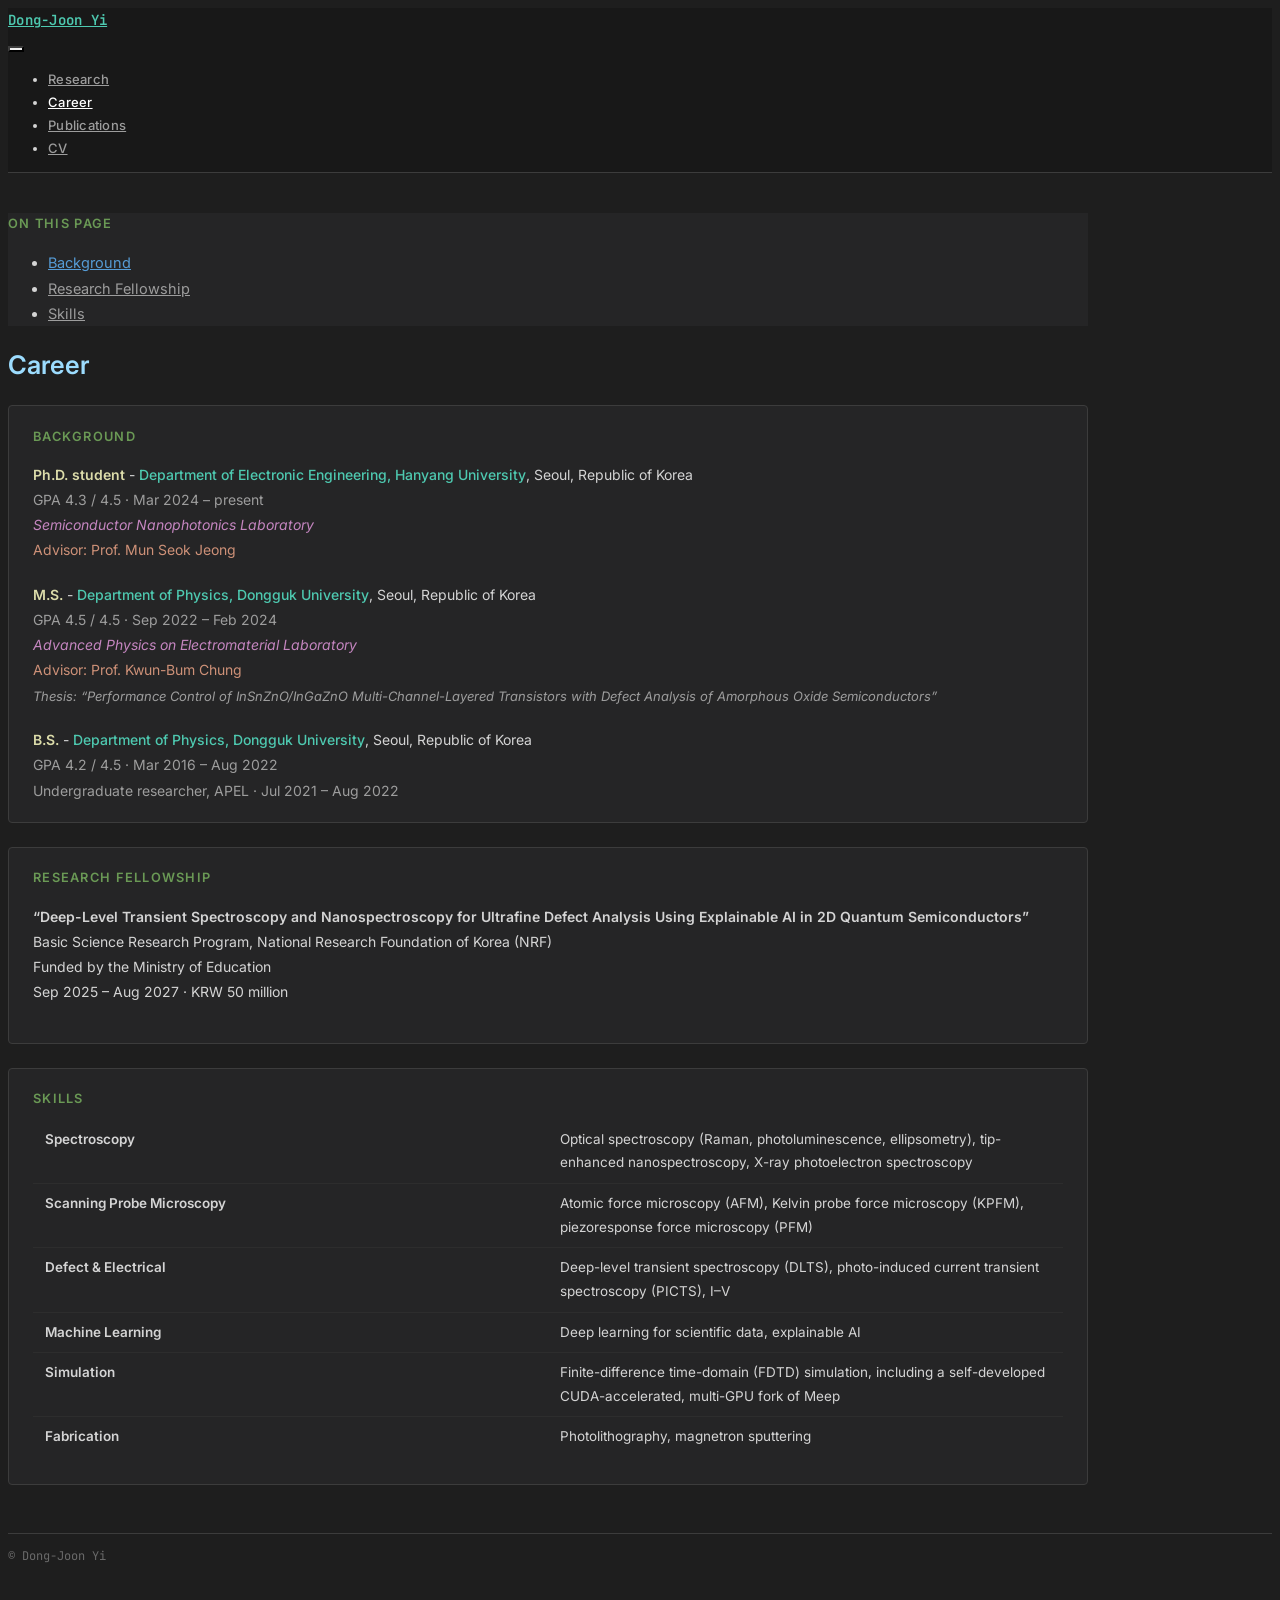
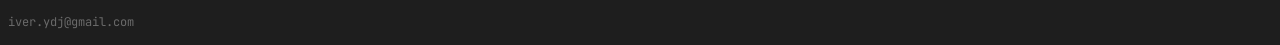
==== commit f59a0228: "Home: tagline heading, four keywords, three statements, link to Research; compact In Preparation lis" ====
--- a/docs/career.html
+++ b/docs/career.html
@@ -27,6 +27,7 @@
 
 
 <script src="site_libs/quarto-nav/quarto-nav.js"></script>
+<script src="site_libs/quarto-nav/headroom.min.js"></script>
 <script src="site_libs/clipboard/clipboard.min.js"></script>
 <script src="site_libs/quarto-search/autocomplete.umd.js"></script>
 <script src="site_libs/quarto-search/fuse.min.js"></script>
@@ -36,12 +37,11 @@
 <script src="site_libs/quarto-html/tabsets/tabsets.js" type="module"></script>
 <script src="site_libs/quarto-html/popper.min.js"></script>
 <script src="site_libs/quarto-html/tippy.umd.min.js"></script>
-<script src="site_libs/quarto-html/anchor.min.js"></script>
 <link href="site_libs/quarto-html/tippy.css" rel="stylesheet">
-<link href="site_libs/quarto-html/quarto-syntax-highlighting-7f8f88aac4f3542376d5c11b86a4c14d.css" rel="stylesheet" id="quarto-text-highlighting-styles">
+<link href="site_libs/quarto-html/quarto-syntax-highlighting-dark-d0ae9245876894da5ac7e18953ecc5cc.css" rel="stylesheet" id="quarto-text-highlighting-styles">
 <script src="site_libs/bootstrap/bootstrap.min.js"></script>
 <link href="site_libs/bootstrap/bootstrap-icons.css" rel="stylesheet">
-<link href="site_libs/bootstrap/bootstrap-ebe9c2ce87446a775449a4f1a9e04805.min.css" rel="stylesheet" append-hash="true" id="quarto-bootstrap" data-mode="light">
+<link href="site_libs/bootstrap/bootstrap-3392bf5957374e597e0b1b24e7ed275d.min.css" rel="stylesheet" append-hash="true" id="quarto-bootstrap" data-mode="dark">
 <script id="quarto-search-options" type="application/json">{
   "location": "navbar",
   "copy-button": false,
@@ -74,18 +74,23 @@
 <link rel="stylesheet" href="styles.css">
 </head>
 
-<body class="nav-fixed fullcontent quarto-light">
+<body class="nav-fixed quarto-light">
 
 <div id="quarto-search-results"></div>
   <header id="quarto-header" class="headroom fixed-top">
-    <nav class="navbar navbar-expand " data-bs-theme="dark">
+    <nav class="navbar navbar-expand-lg " data-bs-theme="dark">
       <div class="navbar-container container-fluid">
       <div class="navbar-brand-container mx-auto">
     <a class="navbar-brand" href="./index.html">
     <span class="navbar-title">Dong-Joon Yi</span>
     </a>
   </div>
-          <ul class="navbar-nav navbar-nav-scroll me-auto">
+            <div id="quarto-search" class="" title="Search"></div>
+          <button class="navbar-toggler" type="button" data-bs-toggle="collapse" data-bs-target="#navbarCollapse" aria-controls="navbarCollapse" role="menu" aria-expanded="false" aria-label="Toggle navigation" onclick="if (window.quartoToggleHeadroom) { window.quartoToggleHeadroom(); }">
+  <span class="navbar-toggler-icon"></span>
+</button>
+          <div class="collapse navbar-collapse" id="navbarCollapse">
+            <ul class="navbar-nav navbar-nav-scroll me-auto">
   <li class="nav-item">
     <a class="nav-link" href="./research.html"> 
 <span class="menu-text">Research</span></a>
@@ -103,9 +108,9 @@
 <span class="menu-text">CV</span></a>
   </li>  
 </ul>
-          <div class="quarto-navbar-tools">
+          </div> <!-- /navcollapse -->
+            <div class="quarto-navbar-tools">
 </div>
-            <div id="quarto-search" class="" title="Search"></div>
       </div> <!-- /container-fluid -->
     </nav>
 </header>
@@ -113,7 +118,17 @@
 <div id="quarto-content" class="quarto-container page-columns page-rows-contents page-layout-article page-navbar">
 <!-- sidebar -->
 <!-- margin-sidebar -->
-    
+    <div id="quarto-margin-sidebar" class="sidebar margin-sidebar">
+        <nav id="TOC" role="doc-toc" class="toc-active">
+    <h2 id="toc-title">On this page</h2>
+   
+  <ul>
+  <li><a href="#background" id="toc-background" class="nav-link active" data-scroll-target="#background">Background</a></li>
+  <li><a href="#research-fellowship" id="toc-research-fellowship" class="nav-link" data-scroll-target="#research-fellowship">Research Fellowship</a></li>
+  <li><a href="#skills" id="toc-skills" class="nav-link" data-scroll-target="#skills">Skills</a></li>
+  </ul>
+</nav>
+    </div>
 <!-- main -->
 <main class="content" id="quarto-document-content">
 
@@ -137,7 +152,7 @@
 
 
 <section id="background" class="level2 section-block career-edu">
-<h2 class="anchored" data-anchor-id="background">Background</h2>
+<h2 data-anchor-id="background">Background</h2>
 <p class="edu-entry">
 <span class="edu-degree">Ph.D. student</span> - <span class="edu-school">Department of Electronic Engineering, Hanyang University</span>, Seoul, Republic of Korea<br>
 <span class="edu-detail">GPA 4.3 / 4.5 · Mar 2024 – present</span><br>
@@ -157,39 +172,39 @@
 <span class="edu-detail">Undergraduate researcher, APEL · Jul 2021 – Aug 2022</span>
 </p>
 </section>
-<section id="research-fellowship" class="level2 section-block career-fellowship">
-<h2 class="anchored" data-anchor-id="research-fellowship">Research Fellowship</h2>
+<section id="research-fellowship" class="level2 section-block">
+<h2 data-anchor-id="research-fellowship">Research Fellowship</h2>
 <p><strong>“Deep-Level Transient Spectroscopy and Nanospectroscopy for Ultrafine Defect Analysis Using Explainable AI in 2D Quantum Semiconductors”</strong><br>
 Basic Science Research Program, National Research Foundation of Korea (NRF)<br>
 Funded by the Ministry of Education<br>
 Sep 2025 – Aug 2027 · KRW 50 million</p>
 </section>
-<section id="skills" class="level2 section-title section-block career-skills">
-<h2 class="section-title anchored" data-anchor-id="skills">Skills</h2>
+<section id="skills" class="level2 section-title section-block">
+<h2 class="section-title" data-anchor-id="skills">Skills</h2>
 <table class="skills-tbl caption-top table">
 <tbody>
 <tr class="odd">
-<th data-quarto-table-cell-role="th" scope="row">Spectroscopy</th>
+<td><strong>Spectroscopy</strong></td>
 <td>Optical spectroscopy (Raman, photoluminescence, ellipsometry), tip-enhanced nanospectroscopy, X-ray photoelectron spectroscopy</td>
 </tr>
 <tr class="even">
-<th data-quarto-table-cell-role="th" scope="row">Scanning Probe Microscopy</th>
+<td><strong>Scanning Probe Microscopy</strong></td>
 <td>Atomic force microscopy (AFM), Kelvin probe force microscopy (KPFM), piezoresponse force microscopy (PFM)</td>
 </tr>
 <tr class="odd">
-<th data-quarto-table-cell-role="th" scope="row">Defect &amp; Electrical</th>
+<td><strong>Defect &amp; Electrical</strong></td>
 <td>Deep-level transient spectroscopy (DLTS), photo-induced current transient spectroscopy (PICTS), I–V</td>
 </tr>
 <tr class="even">
-<th data-quarto-table-cell-role="th" scope="row">Machine Learning</th>
+<td><strong>Machine Learning</strong></td>
 <td>Deep learning for scientific data, explainable AI</td>
 </tr>
 <tr class="odd">
-<th data-quarto-table-cell-role="th" scope="row">Simulation</th>
+<td><strong>Simulation</strong></td>
 <td>Finite-difference time-domain (FDTD) simulation, including a self-developed CUDA-accelerated, multi-GPU fork of Meep</td>
 </tr>
 <tr class="even">
-<th data-quarto-table-cell-role="th" scope="row">Fabrication</th>
+<td><strong>Fabrication</strong></td>
 <td>Photolithography, magnetron sputtering</td>
 </tr>
 </tbody>
@@ -201,13 +216,6 @@
 </main> <!-- /main -->
 <script id="quarto-html-after-body" type="application/javascript">
   window.document.addEventListener("DOMContentLoaded", function (event) {
-    const icon = "";
-    const anchorJS = new window.AnchorJS();
-    anchorJS.options = {
-      placement: 'right',
-      icon: icon
-    };
-    anchorJS.add('.anchored');
     const isCodeAnnotation = (el) => {
       for (const clz of el.classList) {
         if (clz.startsWith('code-annotation-')) {                     
--- a/docs/styles.css
+++ b/docs/styles.css
@@ -1,240 +1,551 @@
-@import url("https://fonts.googleapis.com/css2?family=Source+Sans+3:ital,wght@0,400;0,500;0,600;0,700;1,400&family=Source+Serif+4:ital,wght@0,400;0,500;0,600;1,400&display=swap");
+@import url("https://fonts.googleapis.com/css2?family=JetBrains+Mono:wght@400;500;600&family=Inter:wght@400;500;600;700&display=swap");
 
 :root {
   --max-w: 1080px;
-  --bg: #f7f6f2;
-  --paper: #ffffff;
-  --text: #242e2b;
-  --text-2: #58625d;
-  --accent: #235c50;
-  --accent-hover: #123f35;
-  --tint: #eaf0ea;
-  --rule: #d1d7cf;
-  --font-sans: "Source Sans 3", "Segoe UI", sans-serif;
-  --font-serif: "Source Serif 4", Georgia, serif;
-}
-
-/* A quiet reading surface; type and rules carry the hierarchy. */
-html { scroll-padding-top: 7rem; }
+
+  /* VS Code Dark+ palette */
+  --bg: #1e1e1e;
+  --bg-surface: #252526;
+  --bg-hover: #2a2d2e;
+  --bg-active: #37373d;
+  --bg-input: #3c3c3c;
+
+  --border: #3c3c3c;
+  --border-light: #2d2d2d;
+
+  --text: #d4d4d4;
+  --text-2: #9d9d9d;
+  --text-3: #6a6a6a;
+
+  /* syntax colors as accents */
+  --blue: #569cd6;
+  --light-blue: #9cdcfe;
+  --green: #6a9955;
+  --light-green: #b5cea8;
+  --orange: #ce9178;
+  --yellow: #dcdcaa;
+  --purple: #c586c0;
+  --cyan: #4ec9b0;
+
+  --accent: var(--blue);
+  --accent-2: var(--cyan);
+
+  --font-mono: "JetBrains Mono", "Cascadia Code", "Fira Code", monospace;
+  --font-sans: "Inter", system-ui, sans-serif;
+}
+
+/* ── Base ── */
 body {
+  font-family: var(--font-sans);
+  color: var(--text);
   background: var(--bg);
+  font-size: 14.5px;
+  line-height: 1.75;
+  -webkit-font-smoothing: antialiased;
+}
+
+::selection {
+  background: rgba(86, 156, 214, 0.35);
+  color: #fff;
+}
+
+.quarto-container { max-width: var(--max-w); }
+main { padding-top: 0; }
+
+/* ── Typography ── */
+h1, h2, h3, h4 {
+  font-family: var(--font-sans);
   color: var(--text);
-  font: 400 17px/1.65 var(--font-sans);
-  -webkit-font-smoothing: antialiased;
-}
-::selection { background: #d7e5db; color: #162c24; }
-#quarto-content { background: var(--bg); }
-#quarto-document-content { min-width: 0; padding-top: 2.5rem; padding-bottom: 1rem; }
-#title-block-header { margin: 0 0 2.2rem; }
-#title-block-header:empty { display: none; }
-h1, h2, h3, h4 { color: var(--text); font-family: var(--font-serif); font-weight: 500; }
-h1.title { font-size: clamp(2.5rem, 4vw, 3.2rem); line-height: 1.15; letter-spacing: -0.035em; }
-h2 { font-size: 1.65rem; line-height: 1.3; border: 0; padding: 0; }
-h3 { font-size: 1.25rem; line-height: 1.4; }
-strong, b { font-weight: 600; }
-p { margin-bottom: 1rem; }
+  font-weight: 600;
+}
+
+h1 { font-size: 1.6rem; color: var(--light-blue); }
+h2 {
+  font-size: 0.8rem;
+  text-transform: uppercase;
+  letter-spacing: 0.1em;
+  color: var(--green);
+  font-weight: 600;
+  margin-top: 2.5rem;
+  margin-bottom: 0.6rem;
+}
+h3 { font-size: 1rem; color: var(--yellow); margin-top: 1.2rem; }
+
 main a {
   color: var(--accent);
+  text-decoration: none;
+}
+
+main a:hover {
+  color: var(--light-blue);
   text-decoration: underline;
-  text-decoration-thickness: 1px;
-  text-underline-offset: 0.18em;
-  overflow-wrap: anywhere;
-}
-main a:hover { color: var(--accent-hover); text-decoration-thickness: 2px; }
-a:focus-visible, button:focus-visible, input:focus-visible, [tabindex]:focus-visible {
-  outline: 2px solid var(--accent) !important;
-  outline-offset: 4px;
-  border-radius: 2px;
-  box-shadow: none !important;
-}
-a.anchorjs-link:focus-visible { opacity: 1; }
-
-/* Navigation stays visible at every width, including without JavaScript. */
-#quarto-header { position: sticky; top: 0; }
-body.nav-fixed { padding-top: 0 !important; }
+}
+
+/* ── Scrollbar (webkit) ── */
+::-webkit-scrollbar { width: 10px; }
+::-webkit-scrollbar-track { background: var(--bg); }
+::-webkit-scrollbar-thumb { background: var(--bg-input); border-radius: 5px; }
+::-webkit-scrollbar-thumb:hover { background: var(--text-3); }
+
+/* ── Navbar ── */
 .navbar {
-  background: var(--bg) !important;
-  border-bottom: 1px solid var(--rule);
-  padding: 0.65rem 0;
   font-family: var(--font-sans);
-}
-.navbar > .navbar-container { max-width: calc(var(--max-w) + 3rem); margin: 0 auto; padding-inline: 1.5rem; }
-.navbar-brand, .navbar-title { font: 500 1.2rem/1.4 var(--font-serif); color: var(--text) !important; }
-.navbar-brand { margin-right: 2.5rem; }
-.navbar-brand-container { margin-left: 0 !important; margin-right: auto !important; }
-.navbar-nav { gap: 0.7rem; }
+  background: #181818 !important;
+  border-bottom: 1px solid var(--border);
+  font-size: 13px;
+  letter-spacing: 0.02em;
+}
+
+.navbar-brand, .navbar-title {
+  font-family: var(--font-mono) !important;
+  font-weight: 600 !important;
+  font-size: 14px !important;
+  color: var(--cyan) !important;
+}
+
 .navbar-nav .nav-link {
+  color: var(--text-2) !important;
+  font-weight: 500;
+  transition: color 0.15s;
+}
+
+.navbar-nav .nav-link.active {
+  color: #fff !important;
+}
+
+.navbar-nav .nav-link:hover {
+  color: var(--text) !important;
+}
+
+.navbar-toggler { border-color: var(--border) !important; }
+
+/* ── Home: Last update ── */
+.last-update {
+  font-family: var(--font-mono);
+  font-size: 11.5px;
+  color: var(--text-3);
+  margin: 0 0 1rem;
+  letter-spacing: 0.02em;
+}
+
+/* ── Home: Hero (signature card) ── */
+.hero {
+  margin-top: 3rem;
+  margin-bottom: 0;
+  padding: 2rem 2.5rem;
+  border: 1px solid var(--border);
+  background: var(--bg-surface);
+  box-shadow: none;
+  border-radius: 4px;
+}
+
+.hero-name {
+  font-family: var(--font-mono);
+  font-size: clamp(2rem, 4.5vw, 2.8rem);
+  font-weight: 700;
+  color: var(--yellow);
+  margin: 0 0 0.15rem;
+  line-height: 1.2;
+}
+
+.hero-position {
+  font-size: 1.1rem;
+  font-weight: 500;
+  color: var(--cyan);
+  margin: 0.1rem 0 0;
+}
+.hero-expected { font-size: 0.85rem; font-weight: 400; color: var(--text-2); }
+
+.hero-dept {
+  font-size: 1rem;
+  color: var(--light-blue);
+  margin: 0;
+}
+
+.hero-divider {
+  height: 1px;
+  background: var(--border);
+  margin: 1rem 0;
+}
+
+.hero-lab {
+  font-size: 0.95rem;
+  color: var(--purple);
+  margin: 0;
+  font-weight: 500;
+}
+
+.hero-lab-dept {
+  font-size: 0.9rem;
   color: var(--text-2);
-  font-size: 0.95rem;
+  margin: 0;
+}
+
+.hero-advisor {
+  font-size: 0.9rem;
+  color: var(--orange);
+  margin: 0.15rem 0 0;
+  font-style: italic;
+}
+
+.hero-contact {
+  font-family: var(--font-mono);
+  font-size: 13.5px;
+  color: var(--text);
+  margin: 0;
+  line-height: 2;
+}
+
+.hero-contact a {
+  color: var(--light-green);
+}
+
+.hero-contact a:hover {
+  color: #fff;
+  text-decoration: underline;
+}
+
+.contact-label {
+  color: var(--blue);
+  font-weight: 600;
+}
+
+.contact-row {
+  display: grid;
+  grid-template-columns: 8rem minmax(0, 1fr);
+  gap: 0 0.8rem;
+  margin-bottom: 0.5rem;
+}
+.contact-row:last-child { margin-bottom: 0; }
+.contact-row dd { margin: 0; overflow-wrap: anywhere; }
+
+/* legacy - unused */
+.hero-tagline { display: none; }
+.hero-meta { display: none; }
+
+/* ── Home: Sections ── */
+.home-section {
+  margin-top: 2rem;
+  padding: 1.2rem 1.5rem;
+  border: 1px solid var(--border);
+  background: var(--bg-surface);
+  border-radius: 4px;
+}
+
+.home-section h2 { margin-top: 0; }
+
+.home-section ul {
+  list-style: none;
+  padding: 0;
+  margin: 0;
+}
+
+.home-section li {
+  margin-bottom: 0.25rem;
+  font-size: 14px;
+}
+
+.home-section li::before {
+  content: ">";
+  font-family: var(--font-mono);
+  color: var(--text-3);
+  margin-right: 0.5rem;
+  font-size: 12px;
+}
+
+.research-keywords {
+  display: flex;
+  flex-wrap: wrap;
+  gap: 0.35rem;
+  margin-top: 0.4rem;
+}
+
+.home-section .research-keywords { margin: 0.3rem 0 0.9rem; }
+.home-statements li { line-height: 1.7; }
+.home-more { margin: 0.8rem 0 0; font-size: 14px; }
+.home-more a { font-family: var(--font-mono); }
+
+.research-keywords span {
+  display: inline-block;
+  padding: 0.2rem 0.55rem;
+  font-family: var(--font-mono);
+  font-size: 12px;
   font-weight: 500;
-  padding: 0.6rem 0.2rem !important;
-  text-underline-offset: 0.45em;
-}
-.navbar-nav .nav-link.active { color: var(--accent); text-decoration: underline; text-decoration-thickness: 2px; }
-.navbar-nav .nav-link:hover { color: var(--accent); text-decoration: underline; }
-#quarto-search { color: var(--text-2); }
-#quarto-search .aa-DetachedSearchButton { min-width: 44px; min-height: 44px; }
-.navbar-toggler { display: none; }
-@media (min-width: 992px) {
-  .navbar-nav.me-auto { margin-left: auto; margin-right: 1.3rem !important; }
-}
-
-/* Home: identity and affiliation on the left, contact details on the right. */
-.hero {
-  display: grid;
-  grid-template-columns: minmax(0, 1.65fr) minmax(0, 1fr);
-  column-gap: 3rem;
-  margin: 0 0 2.5rem;
-}
-.last-update { grid-column: 1 / -1; font-size: 0.78rem; letter-spacing: 0.025em; color: var(--text-2); margin: 0 0 1.2rem; }
-.hero-identity { grid-column: 1; }
-.hero-name { font-size: clamp(2.7rem, 5vw, 3.8rem); line-height: 1.1; letter-spacing: -0.045em; margin: 0 0 0.85rem; }
-.hero-position { font-size: 1.12rem; font-weight: 600; color: var(--accent); margin: 0 0 0.2rem; }
-.hero-expected { font-size: 0.9rem; font-weight: 400; color: var(--text-2); }
-.hero-dept { font-size: 1rem; margin: 0; }
-.hero-affiliation { grid-column: 1; margin-top: 1.1rem; }
-.hero-lab { font-size: 0.96rem; font-weight: 600; margin: 0; }
-.hero-lab-dept, .hero-advisor { font-size: 0.9rem; color: var(--text-2); margin: 0; }
-.hero-contact { grid-column: 2; grid-row: 2 / 4; align-self: center; border-left: 1px solid var(--rule); padding-left: 2rem; margin: 0; font-size: 0.94rem; }
-.contact-row { margin-bottom: 0.85rem; }
-.contact-row:last-child { margin-bottom: 0; }
-.contact-label { font-size: 0.73rem; font-weight: 600; letter-spacing: 0.08em; text-transform: uppercase; color: var(--text-2); margin-bottom: 0.15rem; }
-.contact-row dd { margin: 0; overflow-wrap: anywhere; }
-.home-section { border-top: 1px solid var(--rule); padding-top: 1.5rem; }
-.home-section > h2 { font: 600 0.8rem/1.5 var(--font-sans); text-transform: uppercase; letter-spacing: 0.12em; color: var(--accent); margin: 0 0 0.85rem; }
-.research-summary { max-width: 88ch; font-size: 1.15rem; line-height: 1.65; margin: 0 0 1.8rem; }
-.research-summary .rs-tech, .research-summary .rs-method { font-weight: 600; }
-.interest-groups { display: grid; grid-template-columns: repeat(3, minmax(0, 1fr)); gap: 2rem; }
-.interest-group { border-top: 2px solid var(--accent); padding-top: 0.85rem; }
-.interest-label { font-size: 1.2rem; margin: 0 0 0.7rem; min-height: 2.8em; }
-.research-keywords { display: grid; gap: 0.4rem; }
-.research-keywords span { color: var(--text-2); font-size: 0.9rem; line-height: 1.45; padding-left: 0.8rem; position: relative; }
-.research-keywords span::before { content: ""; position: absolute; top: 0.65em; left: 0; width: 4px; height: 4px; border-radius: 50%; background: var(--accent); }
-
-/* Research: questions and subject headings beside the supporting work. */
-.research-content > .research-summary { margin-bottom: 2.5rem; }
-.research-theme {
-  display: grid;
-  grid-template-columns: minmax(0, 0.9fr) minmax(0, 1.7fr);
-  grid-template-rows: min-content 1fr;
-  column-gap: 3.5rem;
-  border-top: 1px solid var(--rule);
-  padding-top: 1.6rem;
-  margin-top: 2rem;
-}
-.research-theme > h2 { grid-column: 1; font-size: 1.5rem; margin: 0 0 0.75rem; }
-.rs-question { grid-column: 1; color: var(--text-2); font-size: 0.95rem; line-height: 1.55; font-style: italic; margin: 0; }
-.research-theme > ul { grid-column: 2; grid-row: 1 / 3; margin: 0; padding: 0; list-style: none; }
-.research-theme li { margin-bottom: 1.2rem; line-height: 1.6; }
-.research-theme li:last-child { margin-bottom: 0; }
-.research-content .rs-tech, .research-content .rs-method { font-weight: 600; }
+  color: var(--cyan);
+  background: rgba(78, 201, 176, 0.1);
+  border: 1px solid rgba(78, 201, 176, 0.25);
+  border-radius: 3px;
+}
+
+/* ── Section blocks (career, research, publications) ── */
+.section-block {
+  margin-top: 1.5rem;
+  padding: 1.2rem 1.5rem;
+  background: var(--bg-surface);
+  border: 1px solid var(--border);
+  border-radius: 4px;
+  box-shadow: none;
+}
+
+.section-block:first-of-type { margin-top: 0.5rem; }
+.section-block > *:first-child { margin-top: 0; }
+.section-title { margin-bottom: 0.6rem; }
+
+.section-block ul {
+  padding-left: 0;
+  list-style: none;
+}
+
+.section-block li {
+  margin-bottom: 0.5rem;
+  font-size: 14px;
+  line-height: 1.7;
+  padding-left: 1rem;
+  position: relative;
+}
+
+.section-block li::before {
+  content: "–";
+  position: absolute;
+  left: 0;
+  color: var(--text-3);
+}
+
+/* ── Research page colors ── */
+.research-content .rs-tech, .home-statements .rs-tech { color: var(--cyan); font-weight: 500; }
+.research-content .rs-mat, .home-statements .rs-mat { color: var(--orange); }
+.research-content .rs-method, .home-statements .rs-method { color: var(--purple); font-weight: 500; }
+
+.research-content .rs-question { color: var(--text-2); font-style: italic; font-size: 14px; margin: 0 0 0.5rem; }
 .rs-status {
   display: inline-block;
   margin-left: 0.35rem;
-  padding: 0.05rem 0.45rem;
-  border: 1px solid;
+  padding: 0 0.4rem;
+  font-family: var(--font-mono);
+  font-size: 11px;
+  line-height: 1.6;
+  color: var(--text-2);
+  border: 1px solid var(--border);
   border-radius: 3px;
-  font-size: 0.73rem;
+  white-space: nowrap;
+}
+.rs-status-published { color: var(--light-green); border-color: rgba(181, 206, 168, 0.35); }
+.rs-status-in-preparation { color: var(--yellow); border-color: rgba(220, 220, 170, 0.35); }
+.rs-status-ongoing { color: var(--light-blue); border-color: rgba(156, 220, 254, 0.35); }
+.rs-refs { margin-left: 0.3rem; font-size: 12px; color: var(--text-2); }
+.rs-refs a { color: var(--light-green); }
+
+/* ── Figures ── */
+.figure-frame {
+  margin: 1.2rem 0;
+  padding: 0;
+  background: var(--bg-surface);
+  border: 1px solid var(--border);
+  border-radius: 4px;
+  overflow: hidden;
+}
+
+.figure-frame img {
+  width: 100%;
+  height: auto;
+  display: block;
+}
+
+.caption {
+  margin: 0;
+  padding: 0.5rem 0.75rem;
+  font-size: 0.8rem;
+  font-family: var(--font-mono);
+  color: var(--green);
+  background: var(--bg);
+  border-top: 1px solid var(--border);
+}
+
+/* ── Publications ── */
+.pub-list p:first-child {
+  font-family: var(--font-mono);
+  font-size: 12px;
+  color: var(--green);
+  margin-bottom: 1rem;
+}
+
+/* ── Publication structured colors ── */
+
+/* note line */
+.pub-note {
+  font-family: var(--font-mono);
+  font-size: 12px;
+  color: var(--green);
+  margin-bottom: 0.5rem;
+}
+
+/* Unnumbered publication list (order is set by scripts/build_cv.py). */
+.pub-styled {
+  list-style: none;
+  margin: 0;
+  padding: 0;
+}
+
+.pub-styled li {
+  position: relative;
+  padding: 0.7rem 0;
+  border-bottom: 1px solid var(--border-light);
+  font-size: 13.5px;
+  line-height: 1.8;
+  margin-bottom: 0;
+}
+
+.pub-styled li:last-child { border-bottom: none; }
+
+.pub-styled li::before { content: none; }
+
+/* authors: default text */
+.pub-authors { color: var(--text); }
+
+/* my name highlight */
+.pub-authors u { text-decoration: none; }
+.pub-authors u b { color: var(--purple); font-weight: 700; }
+
+/* title in quotes: cyan */
+.pub-title { color: var(--cyan); }
+
+.pub-styled > li > .pub-authors,
+.pub-styled > li > .pub-title { display: block; margin-bottom: 0.25rem; }
+
+/* journal name: orange */
+.pub-journal { color: var(--orange); font-style: italic; }
+
+/* year: purple */
+.pub-year { color: var(--yellow); font-weight: 500; }
+
+/* DOI: green link */
+.pub-doi a { color: var(--light-green); font-family: var(--font-mono); font-size: 12px; }
+.pub-doi a:hover { color: #fff; }
+
+/* PDF link */
+.pub-pdf a { color: var(--orange); font-family: var(--font-mono); font-size: 12px; font-weight: 600; }
+.pub-pdf a:hover { color: #fff; }
+
+/* manuscripts in preparation: one compact line each */
+.pub-list ul.pub-compact { margin: 0.2rem 0 0.4rem; }
+.pub-list ul.pub-compact li { padding-left: 0; margin-bottom: 0.2rem; font-size: 12.5px; line-height: 1.6; color: var(--text-2); }
+.pub-list ul.pub-compact li::before { content: none; }
+
+/* patent header */
+.pub-patent-header {
+  color: var(--light-blue);
+  font-style: italic;
   font-weight: 600;
-  line-height: 1.5;
-  vertical-align: 0.05em;
-}
-.rs-status-published { color: #285847; background: #e9f0e9; border-color: #a3b7a6; }
-.rs-status-in-preparation { color: #735519; background: #f4eedf; border-color: #cabc99; }
-.rs-status-ongoing { color: #36596c; background: #e9eef1; border-color: #aebfc8; }
-.rs-refs { display: block; margin-top: 0.5rem; font-size: 0.84rem; color: var(--text-2); line-height: 1.65; }
-
-/* Career: stable section labels and a clear rhythm between entries. */
-.career-edu, .career-fellowship, .career-skills {
-  display: grid;
-  grid-template-columns: 13rem minmax(0, 1fr);
-  column-gap: 3rem;
-  border-top: 1px solid var(--rule);
-  padding-top: 1.6rem;
-  margin-top: 2rem;
-}
-.career-edu > h2, .career-fellowship > h2, .career-skills > h2 { grid-column: 1; grid-row: 1 / 20; font-size: 1.45rem; margin: 0; }
-.career-edu > p, .career-fellowship > p, .career-skills > table { grid-column: 2; }
-.edu-entry { margin: 0 0 1.4rem; padding-bottom: 1.4rem; border-bottom: 1px solid var(--rule); }
-.edu-entry:last-child { margin-bottom: 0; padding-bottom: 0; border-bottom: 0; }
-.edu-degree { color: var(--accent); font-weight: 700; }
-.edu-school { font-weight: 600; }
-.edu-detail, .edu-advisor, .edu-thesis { font-size: 0.94rem; color: var(--text-2); }
-.edu-lab { font-size: 0.96rem; }
-.edu-thesis { font-style: italic; }
-.career-fellowship > p { margin: 0; }
-.career-fellowship strong { display: inline-block; font-weight: 600; line-height: 1.5; margin-bottom: 0.5rem; }
-.skills-tbl { --bs-table-bg: transparent; width: 100%; table-layout: fixed; border-collapse: collapse; margin: 0; font-size: 0.95rem; }
-.skills-tbl th, .skills-tbl td { padding: 0.7rem 0; border-bottom: 1px solid var(--rule); vertical-align: top; }
-.skills-tbl th { width: 30%; text-align: left; font-weight: 600; padding-right: 1.2rem; color: var(--accent); }
-.skills-tbl td { color: var(--text-2); }
-.skills-tbl tr:first-child > * { padding-top: 0; }
-.skills-tbl tr:last-child > * { border-bottom: 0; padding-bottom: 0; }
-
-/* Publications retain the approved order, with the title as the visual anchor. */
-.pub-note { margin: -0.5rem 0 1.5rem; font-size: 0.85rem; color: var(--text-2); }
-.pub-styled { list-style: none; padding: 0; margin: 0; border-top: 1px solid var(--rule); }
-.pub-styled > li { padding: 1.5rem 0; border-bottom: 1px solid var(--rule); font-size: 0.94rem; line-height: 1.6; }
-.pub-authors { display: block; max-width: 100ch; margin-bottom: 0.4rem; font-size: 0.89rem; color: var(--text-2); }
-.pub-authors u { text-decoration: none; }
-.pub-authors u b { color: var(--accent); font-weight: 700; text-decoration: underline; text-decoration-thickness: 1px; text-underline-offset: 0.16em; }
-.pub-title { display: block; max-width: 85ch; font-size: 1.14rem; font-weight: 600; line-height: 1.4; margin-bottom: 0.45rem; }
-.pub-journal { font-style: italic; }
-.pub-year { font-weight: 600; }
-.pub-doi { font-size: 0.82rem; margin-left: 0.6rem; }
-.pub-pdf { font-size: 0.83rem; font-weight: 600; margin-left: 0.6rem; }
-.pub-pdf a { display: inline-block; padding: 0.1rem 0.35rem; border: 1px solid var(--rule); border-radius: 2px; }
-.pub-pdf a:hover { border-color: var(--accent); background: var(--tint); }
-.pub-patent-header { margin: 2.7rem 0 1rem; font-size: 1.65rem; }
-
-/* The footer is secondary, but still meets text contrast requirements. */
-.nav-footer { background: var(--bg); border-top: 1px solid var(--rule); margin-top: 3rem; color: var(--text-2); font-size: 0.82rem; padding: 1.2rem 1.5rem; }
-.nav-footer a { color: var(--accent); }
-.nav-footer .nav-footer-contents { color: var(--text-2); }
-
-@media (max-width: 991px) {
-  .navbar > .navbar-container { flex-wrap: wrap; }
-  .navbar-brand { margin-right: 0.75rem; }
-  .navbar .navbar-container > .navbar-nav { flex-basis: 100%; order: 3; flex-direction: row; flex-wrap: wrap; gap: 1.5rem; margin: 0 !important; overflow: visible; }
-  .navbar #quarto-search { order: 2; margin-left: auto; }
-  .navbar .nav-link { font-size: 0.94rem; padding-block: 0.4rem !important; }
-  .hero { column-gap: 2rem; }
-  .hero-contact { padding-left: 1.4rem; }
-  .research-theme { column-gap: 2rem; }
-  .career-edu, .career-fellowship, .career-skills { grid-template-columns: 10rem minmax(0, 1fr); column-gap: 2rem; }
-}
+  margin-top: 1.5rem;
+  margin-bottom: 0.3rem;
+}
+
+/* legacy pub-list overrides */
+.pub-list em { font-style: italic; color: var(--orange); }
+.pub-list u { text-decoration: none; }
+.pub-list u strong { color: var(--yellow); }
+
+/* ── Footer ── */
+footer {
+  font-family: var(--font-mono);
+  font-size: 12px;
+  color: var(--text-3);
+  border-top: 1px solid var(--border);
+  margin-top: 3rem;
+}
+
+.nav-footer { background: var(--bg) !important; }
+
+/* ── Info grid (disabled) ── */
+.info-grid { display: none; }
+.info-card { display: none; }
+
+/* ── Override quarto theme for dark ── */
+.page-layout-article { background: var(--bg); }
+#quarto-content { background: var(--bg); }
+.sidebar, .toc { background: var(--bg-surface); }
+
+#TOC a { color: var(--text-2); }
+#TOC a:hover { color: var(--text); }
+#TOC a.active { color: var(--accent); border-left-color: var(--accent); }
+
+/* quarto search */
+.aa-DetachedOverlay .aa-DetachedContainer { background: var(--bg-surface); }
+
+/* strong / bold in body */
+strong { color: var(--text); font-weight: 600; }
+
+/* ── Tables ── */
+table {
+  width: 100%;
+  border-collapse: collapse;
+  font-size: 13.5px;
+  margin: 0.5rem 0;
+}
+
+thead {
+  border-bottom: 2px solid var(--border);
+}
+
+thead th {
+  font-family: var(--font-mono);
+  font-size: 11.5px;
+  font-weight: 600;
+  text-transform: uppercase;
+  letter-spacing: 0.06em;
+  color: var(--text-3);
+  padding: 0.5rem 0.75rem;
+  text-align: left;
+}
+
+tbody td {
+  padding: 0.5rem 0.75rem;
+  border-bottom: 1px solid var(--border-light);
+  color: var(--text);
+  vertical-align: top;
+}
+
+tbody tr:last-child td { border-bottom: none; }
+
+tbody tr:hover { background: var(--bg-hover); }
+
+/* Career page line-break paragraphs */
+.section-block p {
+  margin-bottom: 1.2rem;
+  font-size: 14px;
+  line-height: 1.8;
+}
+
+/* ── Career: Education colors ── */
+.edu-entry { margin-bottom: 1.4rem; }
+.edu-entry:last-child { margin-bottom: 0; }
+
+.edu-degree { color: var(--yellow); font-weight: 600; }
+.edu-school { color: var(--cyan); font-weight: 500; }
+.edu-detail { color: var(--text-2); }
+.edu-lab { color: var(--purple); font-style: italic; }
+.edu-advisor { color: var(--orange); }
+.edu-thesis { color: var(--text-2); font-style: italic; font-size: 13px; }
+
+/* ── Skills table ── */
+.skills-tbl { width: 100%; border-collapse: collapse; table-layout: fixed; }
+.skills-tbl td { padding: 0.5rem 0.75rem; border-bottom: 1px solid var(--border-light); font-size: 13.5px; vertical-align: top; }
+.skills-tbl tr:last-child td { border-bottom: none; }
+.skills-tbl tr:hover { background: var(--bg-hover); }
+
+/* ── Responsive ── */
 @media (max-width: 680px) {
-  #quarto-document-content { padding-top: 1.5rem; }
-  #title-block-header { margin-bottom: 1.5rem; }
-  .hero { grid-template-columns: minmax(0, 1fr); margin-bottom: 2rem; }
-  .hero-name { font-size: 2.8rem; }
-  .hero-contact { grid-column: 1; grid-row: auto; border: 0; border-top: 1px solid var(--rule); margin-top: 1.4rem; padding: 1rem 0 0; }
-  .contact-row { display: grid; grid-template-columns: 6.5rem minmax(0, 1fr); gap: 0.75rem; margin-bottom: 0.6rem; }
-  .contact-label { padding-top: 0.2rem; }
-  .research-summary { font-size: 1.06rem; }
-  .interest-groups { grid-template-columns: minmax(0, 1fr); gap: 1.5rem; }
-  .interest-label { min-height: 0; }
-  .research-theme { display: block; margin-top: 1.8rem; padding-top: 1.3rem; }
-  .rs-question { margin-bottom: 1.4rem; }
-  .career-edu, .career-fellowship, .career-skills { display: block; margin-top: 1.8rem; padding-top: 1.3rem; }
-  .career-edu > h2, .career-fellowship > h2, .career-skills > h2 { margin-bottom: 1.3rem; }
-  .skills-tbl, .skills-tbl tbody, .skills-tbl tr, .skills-tbl th, .skills-tbl td { display: block; width: 100%; }
-  .skills-tbl th { border: 0; padding: 0.8rem 0 0.25rem; }
-  .skills-tbl td { padding: 0 0 0.8rem; }
-  .pub-styled > li { padding: 1.3rem 0; }
-  .pub-doi { display: inline-block; margin: 0.35rem 0 0; }
-  .pub-title { font-size: 1.1rem; }
-  .nav-footer { margin-top: 2rem; }
-}
-
-/* Motion only confirms an interaction; content is never hidden for a reveal. */
-@media (prefers-reduced-motion: no-preference) {
-  a, button { transition: color 140ms ease, background-color 140ms ease, border-color 140ms ease, text-decoration-color 140ms ease; }
-}
-@media (prefers-reduced-motion: reduce) {
-  *, *::before, *::after {
-    animation: none !important;
-    transition: none !important;
-    scroll-behavior: auto !important;
-  }
-}
+  .hero { margin-top: 1.5rem; padding: 1rem 1.2rem; }
+  .hero-name { font-size: 1.6rem; }
+  .hero-contact { font-size: 12px; }
+  .contact-row { grid-template-columns: minmax(0, 1fr); }
+  .section-block, .home-section { padding: 1rem; }
+  .research-keywords span { font-size: 11px; }
+  .skills-tbl colgroup { display: none; }
+  .skills-tbl, .skills-tbl tbody, .skills-tbl tr, .skills-tbl td { display: block; }
+  .skills-tbl tr { border-bottom: 1px solid var(--border-light); }
+  .skills-tbl tr:last-child { border-bottom: none; }
+  .skills-tbl td { border-bottom: none; }
+  .skills-tbl td:first-child { padding-bottom: 0; }
+  .skills-tbl td:last-child { padding-top: 0.2rem; }
+}
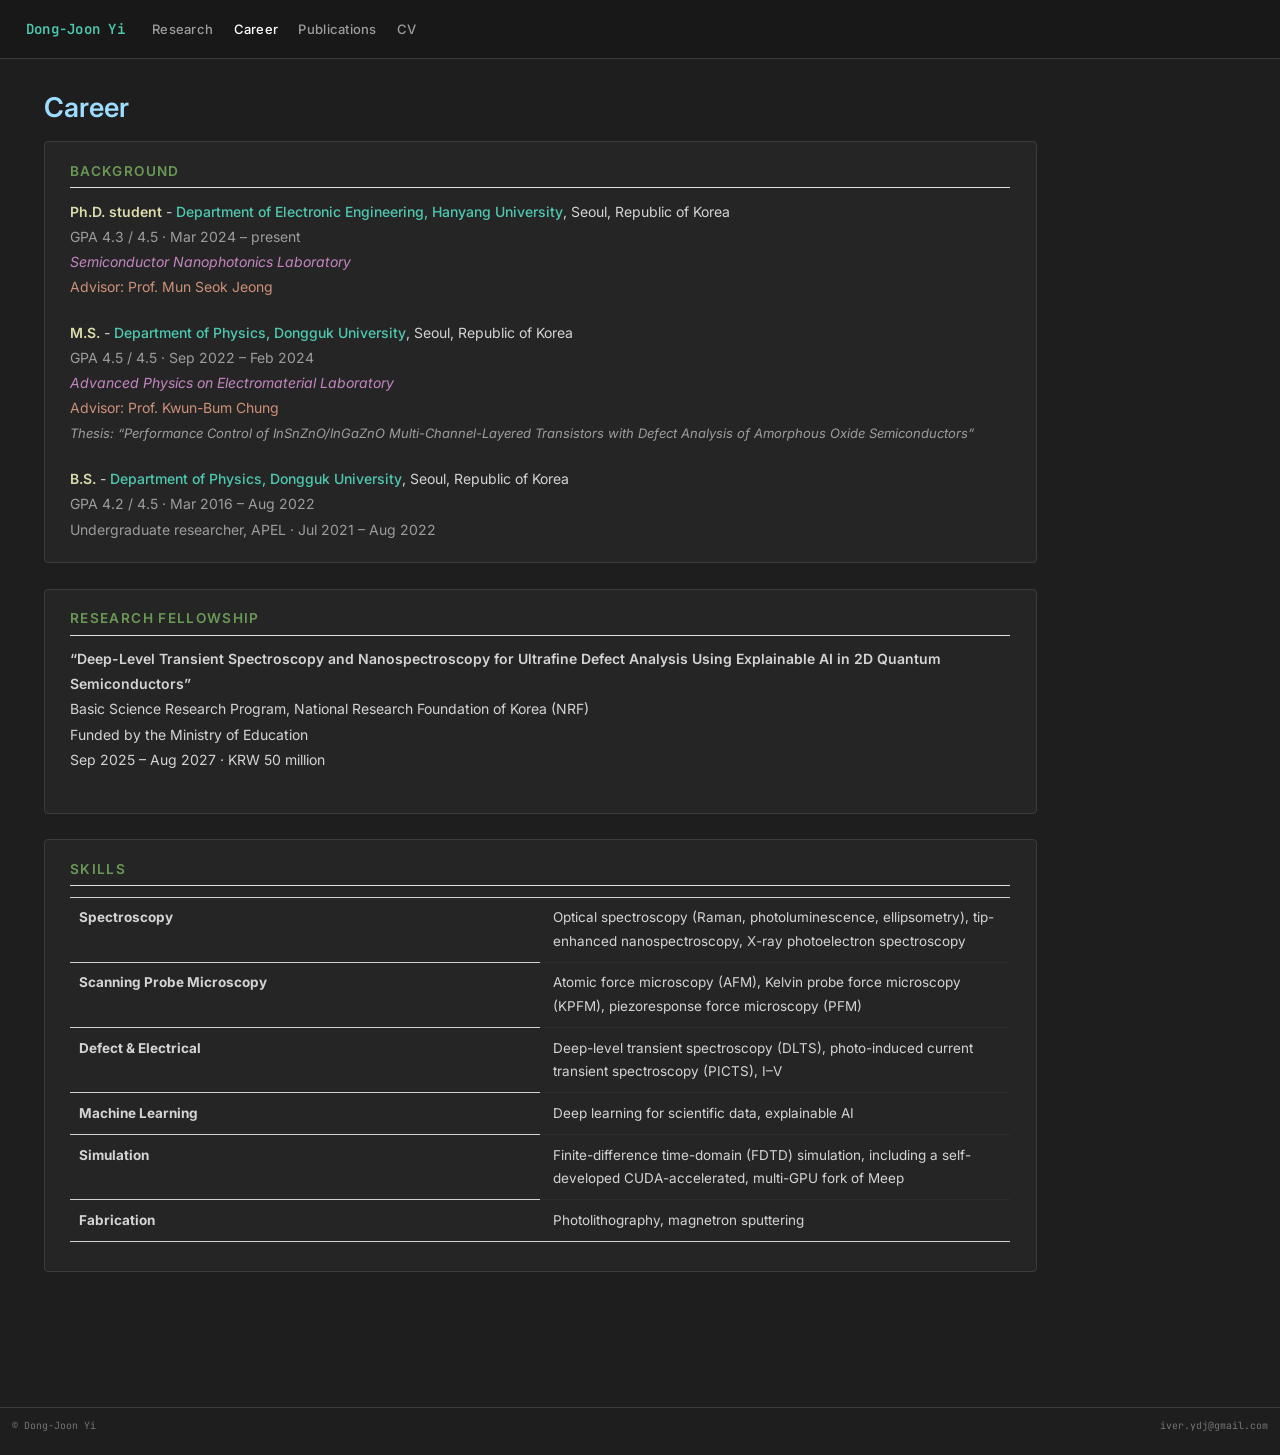
==== commit e952155a: "Merge main (Home block, compact In Preparation, no heading anchors) into redesign" ====
--- a/docs/career.html
+++ b/docs/career.html
@@ -27,7 +27,6 @@
 
 
 <script src="site_libs/quarto-nav/quarto-nav.js"></script>
-<script src="site_libs/quarto-nav/headroom.min.js"></script>
 <script src="site_libs/clipboard/clipboard.min.js"></script>
 <script src="site_libs/quarto-search/autocomplete.umd.js"></script>
 <script src="site_libs/quarto-search/fuse.min.js"></script>
@@ -38,10 +37,10 @@
 <script src="site_libs/quarto-html/popper.min.js"></script>
 <script src="site_libs/quarto-html/tippy.umd.min.js"></script>
 <link href="site_libs/quarto-html/tippy.css" rel="stylesheet">
-<link href="site_libs/quarto-html/quarto-syntax-highlighting-dark-d0ae9245876894da5ac7e18953ecc5cc.css" rel="stylesheet" id="quarto-text-highlighting-styles">
+<link href="site_libs/quarto-html/quarto-syntax-highlighting-7f8f88aac4f3542376d5c11b86a4c14d.css" rel="stylesheet" id="quarto-text-highlighting-styles">
 <script src="site_libs/bootstrap/bootstrap.min.js"></script>
 <link href="site_libs/bootstrap/bootstrap-icons.css" rel="stylesheet">
-<link href="site_libs/bootstrap/bootstrap-3392bf5957374e597e0b1b24e7ed275d.min.css" rel="stylesheet" append-hash="true" id="quarto-bootstrap" data-mode="dark">
+<link href="site_libs/bootstrap/bootstrap-ebe9c2ce87446a775449a4f1a9e04805.min.css" rel="stylesheet" append-hash="true" id="quarto-bootstrap" data-mode="light">
 <script id="quarto-search-options" type="application/json">{
   "location": "navbar",
   "copy-button": false,
@@ -69,12 +68,29 @@
     "search-label": "Search"
   }
 }</script>
+<noscript>
+<style>
+@media (max-width: 991.98px) {
+  #quarto-header .navbar > .navbar-container { flex-wrap: nowrap; }
+  #quarto-header .navbar-toggler, #quarto-header #quarto-search { display: none; }
+  #quarto-header #navbarCollapse { display: flex; flex: 1 1 auto; padding: 0; border: 0; }
+  #quarto-header .navbar-nav { flex-direction: row; gap: 0.5rem; margin-left: auto; overflow: visible; }
+}
+@media (max-width: 680px) {
+  #quarto-header .navbar > .navbar-container { padding-inline: 0.65rem; }
+  #quarto-header .navbar-brand { margin-right: 0.65rem; }
+  #quarto-header .navbar-brand, #quarto-header .navbar-title { font-size: 0.95rem; }
+  #quarto-header .navbar-nav { gap: 0.35rem; }
+  #quarto-header .navbar-nav .nav-link { font-size: 0.75rem; padding-inline: 0 !important; }
+}
+</style>
+</noscript>
 
 
 <link rel="stylesheet" href="styles.css">
 </head>
 
-<body class="nav-fixed quarto-light">
+<body class="nav-fixed fullcontent quarto-light">
 
 <div id="quarto-search-results"></div>
   <header id="quarto-header" class="headroom fixed-top">
@@ -118,17 +134,7 @@
 <div id="quarto-content" class="quarto-container page-columns page-rows-contents page-layout-article page-navbar">
 <!-- sidebar -->
 <!-- margin-sidebar -->
-    <div id="quarto-margin-sidebar" class="sidebar margin-sidebar">
-        <nav id="TOC" role="doc-toc" class="toc-active">
-    <h2 id="toc-title">On this page</h2>
-   
-  <ul>
-  <li><a href="#background" id="toc-background" class="nav-link active" data-scroll-target="#background">Background</a></li>
-  <li><a href="#research-fellowship" id="toc-research-fellowship" class="nav-link" data-scroll-target="#research-fellowship">Research Fellowship</a></li>
-  <li><a href="#skills" id="toc-skills" class="nav-link" data-scroll-target="#skills">Skills</a></li>
-  </ul>
-</nav>
-    </div>
+    
 <!-- main -->
 <main class="content" id="quarto-document-content">
 
@@ -172,39 +178,39 @@
 <span class="edu-detail">Undergraduate researcher, APEL · Jul 2021 – Aug 2022</span>
 </p>
 </section>
-<section id="research-fellowship" class="level2 section-block">
+<section id="research-fellowship" class="level2 section-block career-fellowship">
 <h2 data-anchor-id="research-fellowship">Research Fellowship</h2>
 <p><strong>“Deep-Level Transient Spectroscopy and Nanospectroscopy for Ultrafine Defect Analysis Using Explainable AI in 2D Quantum Semiconductors”</strong><br>
 Basic Science Research Program, National Research Foundation of Korea (NRF)<br>
 Funded by the Ministry of Education<br>
 Sep 2025 – Aug 2027 · KRW 50 million</p>
 </section>
-<section id="skills" class="level2 section-title section-block">
+<section id="skills" class="level2 section-title section-block career-skills">
 <h2 class="section-title" data-anchor-id="skills">Skills</h2>
 <table class="skills-tbl caption-top table">
 <tbody>
 <tr class="odd">
-<td><strong>Spectroscopy</strong></td>
+<th data-quarto-table-cell-role="th" scope="row">Spectroscopy</th>
 <td>Optical spectroscopy (Raman, photoluminescence, ellipsometry), tip-enhanced nanospectroscopy, X-ray photoelectron spectroscopy</td>
 </tr>
 <tr class="even">
-<td><strong>Scanning Probe Microscopy</strong></td>
+<th data-quarto-table-cell-role="th" scope="row">Scanning Probe Microscopy</th>
 <td>Atomic force microscopy (AFM), Kelvin probe force microscopy (KPFM), piezoresponse force microscopy (PFM)</td>
 </tr>
 <tr class="odd">
-<td><strong>Defect &amp; Electrical</strong></td>
+<th data-quarto-table-cell-role="th" scope="row">Defect &amp; Electrical</th>
 <td>Deep-level transient spectroscopy (DLTS), photo-induced current transient spectroscopy (PICTS), I–V</td>
 </tr>
 <tr class="even">
-<td><strong>Machine Learning</strong></td>
+<th data-quarto-table-cell-role="th" scope="row">Machine Learning</th>
 <td>Deep learning for scientific data, explainable AI</td>
 </tr>
 <tr class="odd">
-<td><strong>Simulation</strong></td>
+<th data-quarto-table-cell-role="th" scope="row">Simulation</th>
 <td>Finite-difference time-domain (FDTD) simulation, including a self-developed CUDA-accelerated, multi-GPU fork of Meep</td>
 </tr>
 <tr class="even">
-<td><strong>Fabrication</strong></td>
+<th data-quarto-table-cell-role="th" scope="row">Fabrication</th>
 <td>Photolithography, magnetron sputtering</td>
 </tr>
 </tbody>
--- a/docs/site_libs/quarto-html/quarto-syntax-highlighting-7f8f88aac4f3542376d5c11b86a4c14d.css
+++ b/docs/site_libs/quarto-html/quarto-syntax-highlighting-7f8f88aac4f3542376d5c11b86a4c14d.css
@@ -0,0 +1,236 @@
+/* quarto syntax highlight colors */
+:root {
+  --quarto-hl-ot-color: #003B4F;
+  --quarto-hl-at-color: #657422;
+  --quarto-hl-ss-color: #20794D;
+  --quarto-hl-an-color: #5E5E5E;
+  --quarto-hl-fu-color: #4758AB;
+  --quarto-hl-st-color: #20794D;
+  --quarto-hl-cf-color: #003B4F;
+  --quarto-hl-op-color: #5E5E5E;
+  --quarto-hl-er-color: #AD0000;
+  --quarto-hl-bn-color: #AD0000;
+  --quarto-hl-al-color: #AD0000;
+  --quarto-hl-va-color: #111111;
+  --quarto-hl-bu-color: inherit;
+  --quarto-hl-ex-color: inherit;
+  --quarto-hl-pp-color: #AD0000;
+  --quarto-hl-in-color: #5E5E5E;
+  --quarto-hl-vs-color: #20794D;
+  --quarto-hl-wa-color: #5E5E5E;
+  --quarto-hl-do-color: #5E5E5E;
+  --quarto-hl-im-color: #00769E;
+  --quarto-hl-ch-color: #20794D;
+  --quarto-hl-dt-color: #AD0000;
+  --quarto-hl-fl-color: #AD0000;
+  --quarto-hl-co-color: #5E5E5E;
+  --quarto-hl-cv-color: #5E5E5E;
+  --quarto-hl-cn-color: #8f5902;
+  --quarto-hl-sc-color: #5E5E5E;
+  --quarto-hl-dv-color: #AD0000;
+  --quarto-hl-kw-color: #003B4F;
+}
+
+/* other quarto variables */
+:root {
+  --quarto-font-monospace: SFMono-Regular, Menlo, Monaco, Consolas, "Liberation Mono", "Courier New", monospace;
+}
+
+/* syntax highlight based on Pandoc's rules */
+pre > code.sourceCode > span {
+  color: #003B4F;
+}
+
+code.sourceCode > span {
+  color: #003B4F;
+}
+
+div.sourceCode,
+div.sourceCode pre.sourceCode {
+  color: #003B4F;
+}
+
+/* Normal */
+code span {
+  color: #003B4F;
+}
+
+/* Alert */
+code span.al {
+  color: #AD0000;
+  font-style: inherit;
+}
+
+/* Annotation */
+code span.an {
+  color: #5E5E5E;
+  font-style: inherit;
+}
+
+/* Attribute */
+code span.at {
+  color: #657422;
+  font-style: inherit;
+}
+
+/* BaseN */
+code span.bn {
+  color: #AD0000;
+  font-style: inherit;
+}
+
+/* BuiltIn */
+code span.bu {
+  font-style: inherit;
+}
+
+/* ControlFlow */
+code span.cf {
+  color: #003B4F;
+  font-weight: bold;
+  font-style: inherit;
+}
+
+/* Char */
+code span.ch {
+  color: #20794D;
+  font-style: inherit;
+}
+
+/* Constant */
+code span.cn {
+  color: #8f5902;
+  font-style: inherit;
+}
+
+/* Comment */
+code span.co {
+  color: #5E5E5E;
+  font-style: inherit;
+}
+
+/* CommentVar */
+code span.cv {
+  color: #5E5E5E;
+  font-style: italic;
+}
+
+/* Documentation */
+code span.do {
+  color: #5E5E5E;
+  font-style: italic;
+}
+
+/* DataType */
+code span.dt {
+  color: #AD0000;
+  font-style: inherit;
+}
+
+/* DecVal */
+code span.dv {
+  color: #AD0000;
+  font-style: inherit;
+}
+
+/* Error */
+code span.er {
+  color: #AD0000;
+  font-style: inherit;
+}
+
+/* Extension */
+code span.ex {
+  font-style: inherit;
+}
+
+/* Float */
+code span.fl {
+  color: #AD0000;
+  font-style: inherit;
+}
+
+/* Function */
+code span.fu {
+  color: #4758AB;
+  font-style: inherit;
+}
+
+/* Import */
+code span.im {
+  color: #00769E;
+  font-style: inherit;
+}
+
+/* Information */
+code span.in {
+  color: #5E5E5E;
+  font-style: inherit;
+}
+
+/* Keyword */
+code span.kw {
+  color: #003B4F;
+  font-weight: bold;
+  font-style: inherit;
+}
+
+/* Operator */
+code span.op {
+  color: #5E5E5E;
+  font-style: inherit;
+}
+
+/* Other */
+code span.ot {
+  color: #003B4F;
+  font-style: inherit;
+}
+
+/* Preprocessor */
+code span.pp {
+  color: #AD0000;
+  font-style: inherit;
+}
+
+/* SpecialChar */
+code span.sc {
+  color: #5E5E5E;
+  font-style: inherit;
+}
+
+/* SpecialString */
+code span.ss {
+  color: #20794D;
+  font-style: inherit;
+}
+
+/* String */
+code span.st {
+  color: #20794D;
+  font-style: inherit;
+}
+
+/* Variable */
+code span.va {
+  color: #111111;
+  font-style: inherit;
+}
+
+/* VerbatimString */
+code span.vs {
+  color: #20794D;
+  font-style: inherit;
+}
+
+/* Warning */
+code span.wa {
+  color: #5E5E5E;
+  font-style: italic;
+}
+
+.prevent-inlining {
+  content: "</";
+}
+
+/*# sourceMappingURL=789ad8cd35626ba772517505b42a116e.css.map */
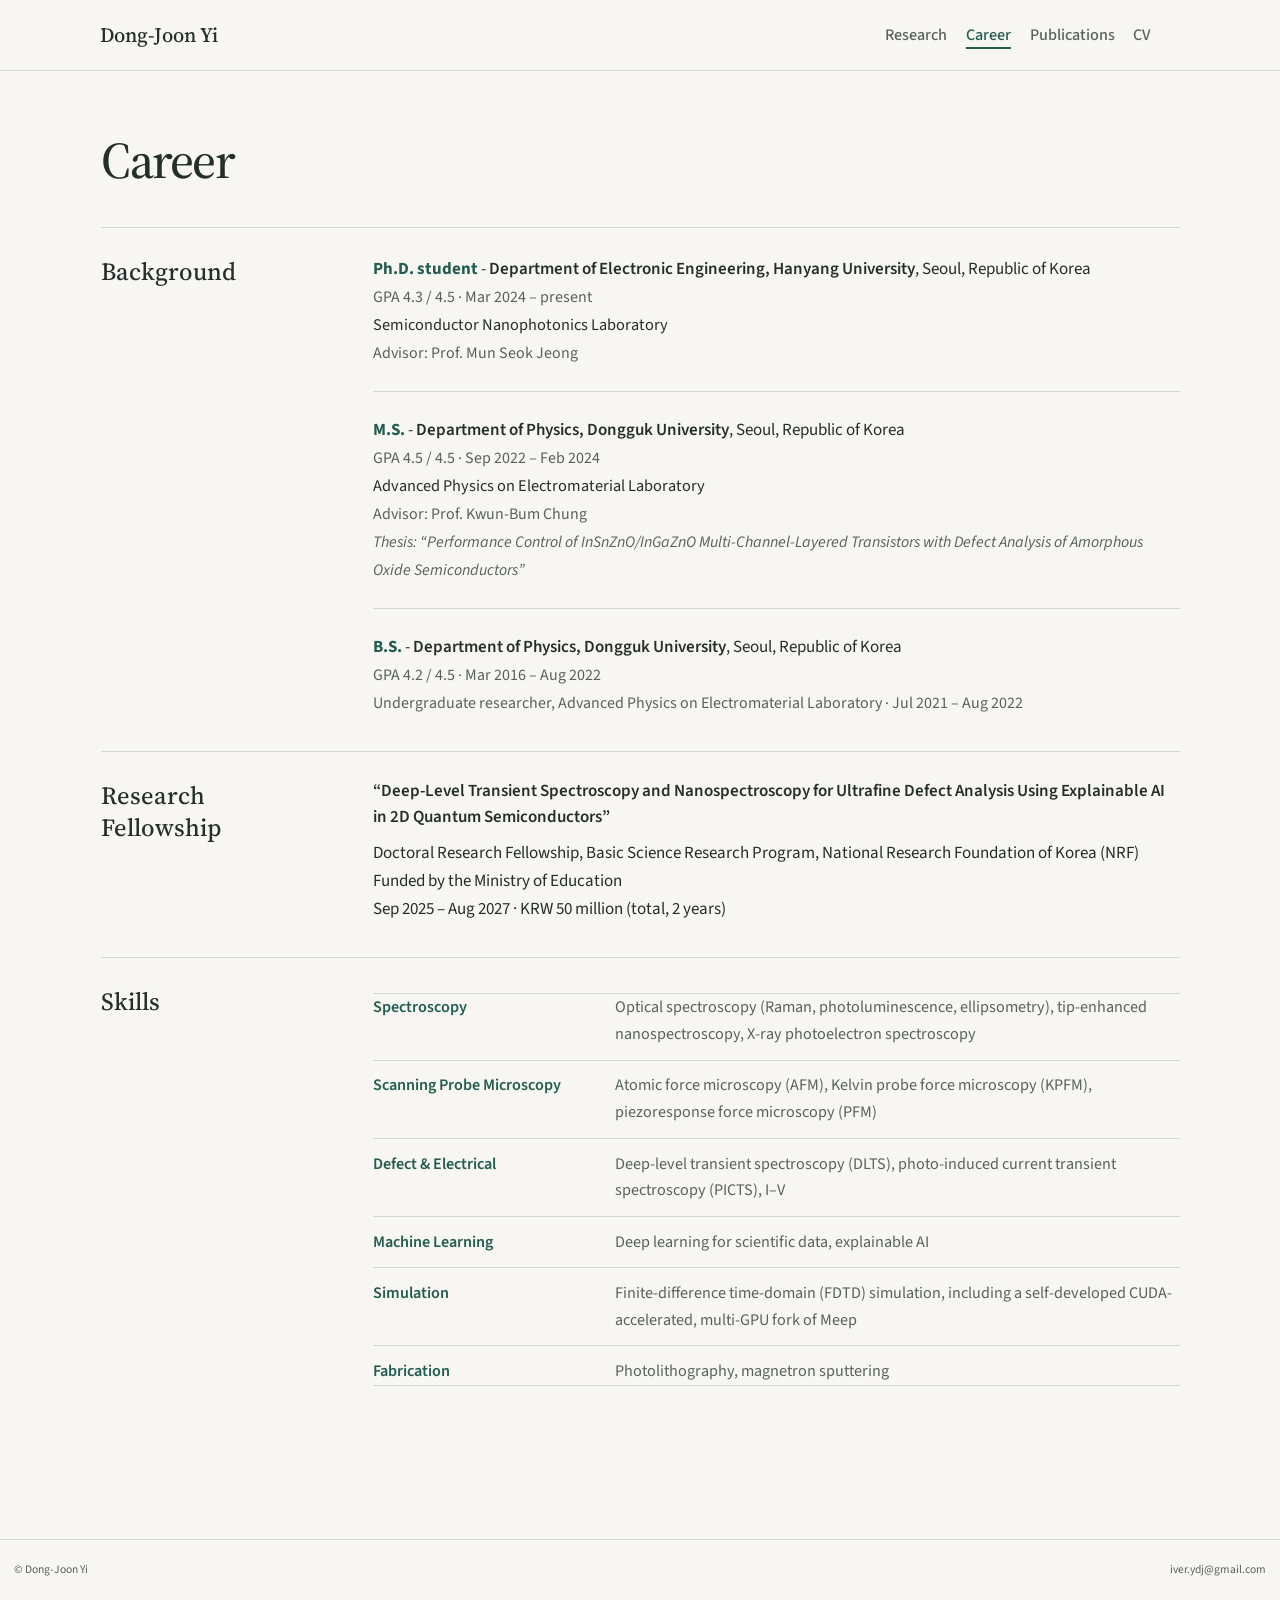
==== commit 50b2f000: "CV review fixes: bibliographic details, assignee field, ICML link, wording - publications.yml: volum" ====
--- a/docs/career.html
+++ b/docs/career.html
@@ -175,15 +175,15 @@
 <p class="edu-entry">
 <span class="edu-degree">B.S.</span> - <span class="edu-school">Department of Physics, Dongguk University</span>, Seoul, Republic of Korea<br>
 <span class="edu-detail">GPA 4.2 / 4.5 · Mar 2016 – Aug 2022</span><br>
-<span class="edu-detail">Undergraduate researcher, APEL · Jul 2021 – Aug 2022</span>
+<span class="edu-detail">Undergraduate researcher, Advanced Physics on Electromaterial Laboratory · Jul 2021 – Aug 2022</span>
 </p>
 </section>
 <section id="research-fellowship" class="level2 section-block career-fellowship">
 <h2 data-anchor-id="research-fellowship">Research Fellowship</h2>
 <p><strong>“Deep-Level Transient Spectroscopy and Nanospectroscopy for Ultrafine Defect Analysis Using Explainable AI in 2D Quantum Semiconductors”</strong><br>
-Basic Science Research Program, National Research Foundation of Korea (NRF)<br>
+Doctoral Research Fellowship, Basic Science Research Program, National Research Foundation of Korea (NRF)<br>
 Funded by the Ministry of Education<br>
-Sep 2025 – Aug 2027 · KRW 50 million</p>
+Sep 2025 – Aug 2027 · KRW 50 million (total, 2 years)</p>
 </section>
 <section id="skills" class="level2 section-title section-block career-skills">
 <h2 class="section-title" data-anchor-id="skills">Skills</h2>
--- a/docs/styles.css
+++ b/docs/styles.css
@@ -1,551 +1,298 @@
-@import url("https://fonts.googleapis.com/css2?family=JetBrains+Mono:wght@400;500;600&family=Inter:wght@400;500;600;700&display=swap");
+@import url("https://fonts.googleapis.com/css2?family=Source+Sans+3:ital,wght@0,400;0,500;0,600;0,700;1,400&family=Source+Serif+4:ital,wght@0,400;0,500;0,600;1,400&display=swap");
 
 :root {
   --max-w: 1080px;
-
-  /* VS Code Dark+ palette */
-  --bg: #1e1e1e;
-  --bg-surface: #252526;
-  --bg-hover: #2a2d2e;
-  --bg-active: #37373d;
-  --bg-input: #3c3c3c;
-
-  --border: #3c3c3c;
-  --border-light: #2d2d2d;
-
-  --text: #d4d4d4;
-  --text-2: #9d9d9d;
-  --text-3: #6a6a6a;
-
-  /* syntax colors as accents */
-  --blue: #569cd6;
-  --light-blue: #9cdcfe;
-  --green: #6a9955;
-  --light-green: #b5cea8;
-  --orange: #ce9178;
-  --yellow: #dcdcaa;
-  --purple: #c586c0;
-  --cyan: #4ec9b0;
-
-  --accent: var(--blue);
-  --accent-2: var(--cyan);
-
-  --font-mono: "JetBrains Mono", "Cascadia Code", "Fira Code", monospace;
-  --font-sans: "Inter", system-ui, sans-serif;
-}
-
-/* ── Base ── */
+  --bg: #f7f6f2;
+  --paper: #ffffff;
+  --text: #242e2b;
+  --text-2: #58625d;
+  --accent: #235c50;
+  --accent-hover: #123f35;
+  --rule: #d1d7cf;
+  --font-sans: "Source Sans 3", "Segoe UI", sans-serif;
+  --font-serif: "Source Serif 4", Georgia, serif;
+}
+
+/* A quiet reading surface; type and rules carry the hierarchy. */
+html { scroll-padding-top: 7rem; }
 body {
-  font-family: var(--font-sans);
+  background: var(--bg);
   color: var(--text);
-  background: var(--bg);
-  font-size: 14.5px;
-  line-height: 1.75;
+  font: 400 17px/1.65 var(--font-sans);
   -webkit-font-smoothing: antialiased;
 }
-
-::selection {
-  background: rgba(86, 156, 214, 0.35);
-  color: #fff;
-}
-
-.quarto-container { max-width: var(--max-w); }
-main { padding-top: 0; }
-
-/* ── Typography ── */
-h1, h2, h3, h4 {
-  font-family: var(--font-sans);
-  color: var(--text);
-  font-weight: 600;
-}
-
-h1 { font-size: 1.6rem; color: var(--light-blue); }
-h2 {
-  font-size: 0.8rem;
-  text-transform: uppercase;
-  letter-spacing: 0.1em;
-  color: var(--green);
-  font-weight: 600;
-  margin-top: 2.5rem;
-  margin-bottom: 0.6rem;
-}
-h3 { font-size: 1rem; color: var(--yellow); margin-top: 1.2rem; }
-
+::selection { background: #d7e5db; color: #162c24; }
+#quarto-content { background: var(--bg); }
+#quarto-document-content { min-width: 0; padding-top: 2.5rem; padding-bottom: 1rem; }
+#title-block-header { margin: 0 0 2.2rem; }
+#title-block-header:empty { display: none; }
+h1, h2, h3, h4 { color: var(--text); font-family: var(--font-serif); font-weight: 500; }
+h1.title { font-size: clamp(2.5rem, 4vw, 3.2rem); line-height: 1.15; letter-spacing: -0.035em; }
+h2 { font-size: 1.65rem; line-height: 1.3; border: 0; padding: 0; }
+h3 { font-size: 1.25rem; line-height: 1.4; }
+strong, b { font-weight: 600; }
+p { margin-bottom: 1rem; }
 main a {
   color: var(--accent);
-  text-decoration: none;
-}
-
-main a:hover {
-  color: var(--light-blue);
   text-decoration: underline;
-}
-
-/* ── Scrollbar (webkit) ── */
-::-webkit-scrollbar { width: 10px; }
-::-webkit-scrollbar-track { background: var(--bg); }
-::-webkit-scrollbar-thumb { background: var(--bg-input); border-radius: 5px; }
-::-webkit-scrollbar-thumb:hover { background: var(--text-3); }
-
-/* ── Navbar ── */
+  text-decoration-thickness: 1px;
+  text-underline-offset: 0.18em;
+  overflow-wrap: anywhere;
+}
+main a:hover { color: var(--accent-hover); text-decoration-thickness: 2px; }
+a:focus-visible, button:focus-visible, input:focus-visible, [tabindex]:focus-visible {
+  outline: 2px solid var(--accent) !important;
+  outline-offset: 4px;
+  border-radius: 2px;
+  box-shadow: none !important;
+}
+
+/* A compact mobile menu; the header include supplies inline links without JS. */
+#quarto-header { position: sticky; top: 0; }
+body.nav-fixed { padding-top: 0 !important; }
 .navbar {
+  background: var(--bg) !important;
+  border-bottom: 1px solid var(--rule);
+  padding: 0.65rem 0;
   font-family: var(--font-sans);
-  background: #181818 !important;
-  border-bottom: 1px solid var(--border);
-  font-size: 13px;
-  letter-spacing: 0.02em;
-}
-
-.navbar-brand, .navbar-title {
-  font-family: var(--font-mono) !important;
-  font-weight: 600 !important;
-  font-size: 14px !important;
-  color: var(--cyan) !important;
-}
-
+}
+.navbar > .navbar-container { max-width: calc(var(--max-w) + 3rem); margin: 0 auto; padding-inline: 1.5rem; }
+.navbar-brand, .navbar-title { font: 500 1.2rem/1.4 var(--font-serif); color: var(--text) !important; }
+.navbar-brand { margin-right: 2.5rem; }
+.navbar-brand-container { margin-left: 0 !important; margin-right: auto !important; }
+.navbar .navbar-brand-container { order: 0; }
+.navbar-nav { gap: 0.7rem; }
 .navbar-nav .nav-link {
-  color: var(--text-2) !important;
+  color: var(--text-2);
+  font-size: 0.95rem;
   font-weight: 500;
-  transition: color 0.15s;
-}
-
-.navbar-nav .nav-link.active {
-  color: #fff !important;
-}
-
-.navbar-nav .nav-link:hover {
-  color: var(--text) !important;
-}
-
-.navbar-toggler { border-color: var(--border) !important; }
-
-/* ── Home: Last update ── */
-.last-update {
-  font-family: var(--font-mono);
-  font-size: 11.5px;
-  color: var(--text-3);
+  padding: 0.6rem 0.2rem !important;
+  text-underline-offset: 0.45em;
+}
+.navbar-nav .nav-link.active { color: var(--accent); text-decoration: underline; text-decoration-thickness: 2px; }
+.navbar-nav .nav-link:hover { color: var(--accent); }
+.navbar-nav .menu-text { position: relative; }
+.navbar-nav .nav-link:not(.active) .menu-text::after {
+  content: "";
+  position: absolute;
+  inset-inline: 0;
+  bottom: -0.35em;
+  height: 1px;
+  background: currentColor;
+  transform: scaleX(0);
+  transform-origin: left;
+}
+.navbar-nav .nav-link:is(:hover, :focus-visible) .menu-text::after { transform: scaleX(1); }
+#quarto-search { color: var(--text-2); }
+#quarto-search .aa-DetachedSearchButton { min-width: 44px; min-height: 44px; }
+.navbar-toggler { color: var(--text-2); border-color: var(--rule); }
+.navbar-toggler-icon { filter: brightness(0) saturate(100%); opacity: 0.65; }
+@media (min-width: 992px) {
+  .navbar .navbar-collapse { order: 1; }
+  .navbar #quarto-search { order: 2; }
+  .navbar-nav.me-auto { margin-left: auto; margin-right: 1.3rem !important; }
+}
+
+/* Home: identity and affiliation on the left, contact details on the right. */
+.hero {
+  display: grid;
+  grid-template-columns: minmax(0, 1.65fr) minmax(0, 1fr);
+  column-gap: 3rem;
+  margin: 0 0 2.5rem;
+}
+.last-update { grid-column: 1 / -1; font-size: 0.78rem; letter-spacing: 0.025em; color: var(--text-2); margin: 0 0 1.2rem; }
+.hero-identity { grid-column: 1; }
+.hero-name { font-size: clamp(2.7rem, 5vw, 3.8rem); line-height: 1.1; letter-spacing: -0.045em; margin: 0 0 0.85rem; }
+.hero-position { font-size: 1.12rem; font-weight: 600; color: var(--accent); margin: 0 0 0.2rem; }
+.hero-expected { font-size: 0.9rem; font-weight: 400; color: var(--text-2); }
+.hero-dept { font-size: 1rem; margin: 0; }
+.hero-affiliation { grid-column: 1; margin-top: 1.1rem; }
+.hero-lab { font-size: 0.96rem; font-weight: 600; margin: 0; }
+.hero-lab-dept, .hero-advisor { font-size: 0.9rem; color: var(--text-2); margin: 0; }
+.hero-contact { grid-column: 2; grid-row: 2 / 4; align-self: center; border-left: 1px solid var(--rule); padding-left: 2rem; margin: 0; font-size: 0.94rem; }
+.contact-row { margin-bottom: 0.85rem; }
+.contact-row:last-child { margin-bottom: 0; }
+.contact-label { font-size: 0.73rem; font-weight: 600; letter-spacing: 0.08em; text-transform: uppercase; color: var(--text-2); margin-bottom: 0.15rem; }
+.contact-row dd { margin: 0; overflow-wrap: anywhere; }
+.home-section { border-top: 1px solid var(--rule); padding-top: 1.5rem; }
+.home-section > .home-heading {
+  max-width: 36ch;
+  font: 500 clamp(1.5rem, 2.8vw, 2rem)/1.3 var(--font-serif);
+  letter-spacing: -0.025em;
   margin: 0 0 1rem;
-  letter-spacing: 0.02em;
-}
-
-/* ── Home: Hero (signature card) ── */
-.hero {
-  margin-top: 3rem;
-  margin-bottom: 0;
-  padding: 2rem 2.5rem;
-  border: 1px solid var(--border);
-  background: var(--bg-surface);
-  box-shadow: none;
-  border-radius: 4px;
-}
-
-.hero-name {
-  font-family: var(--font-mono);
-  font-size: clamp(2rem, 4.5vw, 2.8rem);
-  font-weight: 700;
-  color: var(--yellow);
-  margin: 0 0 0.15rem;
-  line-height: 1.2;
-}
-
-.hero-position {
-  font-size: 1.1rem;
+}
+.research-keywords { display: flex; flex-wrap: wrap; gap: 0.45rem 0.55rem; }
+.research-keywords > span {
+  padding: 0.15rem 0.6rem;
+  border: 1px solid var(--rule);
+  color: var(--text-2);
+  font-size: 0.78rem;
   font-weight: 500;
-  color: var(--cyan);
-  margin: 0.1rem 0 0;
-}
-.hero-expected { font-size: 0.85rem; font-weight: 400; color: var(--text-2); }
-
-.hero-dept {
-  font-size: 1rem;
-  color: var(--light-blue);
-  margin: 0;
-}
-
-.hero-divider {
-  height: 1px;
-  background: var(--border);
-  margin: 1rem 0;
-}
-
-.hero-lab {
-  font-size: 0.95rem;
-  color: var(--purple);
-  margin: 0;
-  font-weight: 500;
-}
-
-.hero-lab-dept {
-  font-size: 0.9rem;
-  color: var(--text-2);
-  margin: 0;
-}
-
-.hero-advisor {
-  font-size: 0.9rem;
-  color: var(--orange);
-  margin: 0.15rem 0 0;
-  font-style: italic;
-}
-
-.hero-contact {
-  font-family: var(--font-mono);
-  font-size: 13.5px;
-  color: var(--text);
-  margin: 0;
-  line-height: 2;
-}
-
-.hero-contact a {
-  color: var(--light-green);
-}
-
-.hero-contact a:hover {
-  color: #fff;
-  text-decoration: underline;
-}
-
-.contact-label {
-  color: var(--blue);
-  font-weight: 600;
-}
-
-.contact-row {
+  line-height: 1.5;
+}
+.home-statements, .research-intro { max-width: 88ch; margin: 1.3rem 0 1rem; padding-left: 1.05rem; font-size: 1rem; line-height: 1.65; }
+.home-statements > li, .research-intro > li { padding-left: 0.25rem; margin-bottom: 0.5rem; }
+.home-statements > li:last-child, .research-intro > li:last-child { margin-bottom: 0; }
+.home-statements > li::marker, .research-intro > li::marker { color: var(--text-2); font-size: 0.75em; }
+.home-statements .rs-tech, .home-statements .rs-method { color: inherit; font-weight: 600; }
+.home-more { margin: 0; font-size: 0.92rem; font-weight: 500; }
+.home-more a { display: inline-block; padding-block: 0.15rem; text-underline-offset: 0.24em; }
+
+/* Research: questions and subject headings beside the supporting work. */
+.research-content > .research-intro { margin-top: 0; margin-bottom: 2.5rem; }
+.research-theme {
   display: grid;
-  grid-template-columns: 8rem minmax(0, 1fr);
-  gap: 0 0.8rem;
-  margin-bottom: 0.5rem;
-}
-.contact-row:last-child { margin-bottom: 0; }
-.contact-row dd { margin: 0; overflow-wrap: anywhere; }
-
-/* legacy - unused */
-.hero-tagline { display: none; }
-.hero-meta { display: none; }
-
-/* ── Home: Sections ── */
-.home-section {
+  grid-template-columns: minmax(0, 0.9fr) minmax(0, 1.7fr);
+  grid-template-rows: min-content 1fr;
+  column-gap: 3.5rem;
+  border-top: 1px solid var(--rule);
+  padding-top: 1.6rem;
   margin-top: 2rem;
-  padding: 1.2rem 1.5rem;
-  border: 1px solid var(--border);
-  background: var(--bg-surface);
-  border-radius: 4px;
-}
-
-.home-section h2 { margin-top: 0; }
-
-.home-section ul {
-  list-style: none;
-  padding: 0;
-  margin: 0;
-}
-
-.home-section li {
-  margin-bottom: 0.25rem;
-  font-size: 14px;
-}
-
-.home-section li::before {
-  content: ">";
-  font-family: var(--font-mono);
-  color: var(--text-3);
-  margin-right: 0.5rem;
-  font-size: 12px;
-}
-
-.research-keywords {
+}
+.research-theme > h2 { grid-column: 1; font-size: 1.5rem; margin: 0 0 0.75rem; }
+.rs-question { grid-column: 1; color: var(--text-2); font-size: 0.95rem; line-height: 1.55; font-style: italic; margin: 0; }
+.research-theme > ul { grid-column: 2; grid-row: 1 / 3; margin: 0; padding: 0; list-style: none; }
+.research-theme li { margin-bottom: 1.2rem; line-height: 1.6; }
+.research-theme li:last-child { margin-bottom: 0; }
+.research-content .rs-tech, .research-content .rs-method { font-weight: 600; }
+.rs-meta {
   display: flex;
   flex-wrap: wrap;
-  gap: 0.35rem;
-  margin-top: 0.4rem;
-}
-
-.home-section .research-keywords { margin: 0.3rem 0 0.9rem; }
-.home-statements li { line-height: 1.7; }
-.home-more { margin: 0.8rem 0 0; font-size: 14px; }
-.home-more a { font-family: var(--font-mono); }
-
-.research-keywords span {
-  display: inline-block;
-  padding: 0.2rem 0.55rem;
-  font-family: var(--font-mono);
-  font-size: 12px;
-  font-weight: 500;
-  color: var(--cyan);
-  background: rgba(78, 201, 176, 0.1);
-  border: 1px solid rgba(78, 201, 176, 0.25);
-  border-radius: 3px;
-}
-
-/* ── Section blocks (career, research, publications) ── */
-.section-block {
-  margin-top: 1.5rem;
-  padding: 1.2rem 1.5rem;
-  background: var(--bg-surface);
-  border: 1px solid var(--border);
-  border-radius: 4px;
-  box-shadow: none;
-}
-
-.section-block:first-of-type { margin-top: 0.5rem; }
-.section-block > *:first-child { margin-top: 0; }
-.section-title { margin-bottom: 0.6rem; }
-
-.section-block ul {
-  padding-left: 0;
-  list-style: none;
-}
-
-.section-block li {
-  margin-bottom: 0.5rem;
-  font-size: 14px;
-  line-height: 1.7;
-  padding-left: 1rem;
-  position: relative;
-}
-
-.section-block li::before {
-  content: "–";
-  position: absolute;
-  left: 0;
-  color: var(--text-3);
-}
-
-/* ── Research page colors ── */
-.research-content .rs-tech, .home-statements .rs-tech { color: var(--cyan); font-weight: 500; }
-.research-content .rs-mat, .home-statements .rs-mat { color: var(--orange); }
-.research-content .rs-method, .home-statements .rs-method { color: var(--purple); font-weight: 500; }
-
-.research-content .rs-question { color: var(--text-2); font-style: italic; font-size: 14px; margin: 0 0 0.5rem; }
-.rs-status {
-  display: inline-block;
-  margin-left: 0.35rem;
-  padding: 0 0.4rem;
-  font-family: var(--font-mono);
-  font-size: 11px;
-  line-height: 1.6;
+  align-items: baseline;
+  gap: 0.1rem 0.65rem;
+  margin-top: 0.5rem;
+  font-size: 0.84rem;
   color: var(--text-2);
-  border: 1px solid var(--border);
-  border-radius: 3px;
-  white-space: nowrap;
-}
-.rs-status-published { color: var(--light-green); border-color: rgba(181, 206, 168, 0.35); }
-.rs-status-in-preparation { color: var(--yellow); border-color: rgba(220, 220, 170, 0.35); }
-.rs-status-ongoing { color: var(--light-blue); border-color: rgba(156, 220, 254, 0.35); }
-.rs-refs { margin-left: 0.3rem; font-size: 12px; color: var(--text-2); }
-.rs-refs a { color: var(--light-green); }
-
-/* ── Figures ── */
-.figure-frame {
-  margin: 1.2rem 0;
-  padding: 0;
-  background: var(--bg-surface);
-  border: 1px solid var(--border);
-  border-radius: 4px;
-  overflow: hidden;
-}
-
-.figure-frame img {
-  width: 100%;
-  height: auto;
-  display: block;
-}
-
-.caption {
-  margin: 0;
-  padding: 0.5rem 0.75rem;
-  font-size: 0.8rem;
-  font-family: var(--font-mono);
-  color: var(--green);
-  background: var(--bg);
-  border-top: 1px solid var(--border);
-}
-
-/* ── Publications ── */
-.pub-list p:first-child {
-  font-family: var(--font-mono);
-  font-size: 12px;
-  color: var(--green);
-  margin-bottom: 1rem;
-}
-
-/* ── Publication structured colors ── */
-
-/* note line */
-.pub-note {
-  font-family: var(--font-mono);
-  font-size: 12px;
-  color: var(--green);
-  margin-bottom: 0.5rem;
-}
-
-/* Unnumbered publication list (order is set by scripts/build_cv.py). */
-.pub-styled {
-  list-style: none;
-  margin: 0;
-  padding: 0;
-}
-
-.pub-styled li {
-  position: relative;
-  padding: 0.7rem 0;
-  border-bottom: 1px solid var(--border-light);
-  font-size: 13.5px;
-  line-height: 1.8;
-  margin-bottom: 0;
-}
-
-.pub-styled li:last-child { border-bottom: none; }
-
-.pub-styled li::before { content: none; }
-
-/* authors: default text */
-.pub-authors { color: var(--text); }
-
-/* my name highlight */
+  line-height: 1.65;
+}
+.rs-refs { min-width: 0; }
+
+/* Citation targets: clear the pinned navbar and mark the paper a citation jumped to. */
+.pub-styled li[id] { scroll-margin-top: 6rem; }
+.pub-styled li:target { box-shadow: inset 3px 0 0 var(--accent); padding-left: 0.9rem; }
+
+/* Career: stable section labels and a clear rhythm between entries. */
+.career-edu, .career-fellowship, .career-skills {
+  display: grid;
+  grid-template-columns: 13rem minmax(0, 1fr);
+  column-gap: 3rem;
+  border-top: 1px solid var(--rule);
+  padding-top: 1.6rem;
+  margin-top: 2rem;
+}
+.career-edu > h2, .career-fellowship > h2, .career-skills > h2 { grid-column: 1; grid-row: 1 / 20; font-size: 1.45rem; margin: 0; }
+.career-edu > p, .career-fellowship > p, .career-skills > table { grid-column: 2; }
+.edu-entry { margin: 0 0 1.4rem; padding-bottom: 1.4rem; border-bottom: 1px solid var(--rule); }
+.edu-entry:last-child { margin-bottom: 0; padding-bottom: 0; border-bottom: 0; }
+.edu-degree { color: var(--accent); font-weight: 700; }
+.edu-school { font-weight: 600; }
+.edu-detail, .edu-advisor, .edu-thesis { font-size: 0.94rem; color: var(--text-2); }
+.edu-lab { font-size: 0.96rem; }
+.edu-thesis { font-style: italic; }
+.career-fellowship > p { margin: 0; }
+.career-fellowship strong { display: inline-block; font-weight: 600; line-height: 1.5; margin-bottom: 0.5rem; }
+.skills-tbl { --bs-table-bg: transparent; width: 100%; table-layout: fixed; border-collapse: collapse; margin: 0; font-size: 0.95rem; }
+.skills-tbl th, .skills-tbl td { padding: 0.7rem 0; border-bottom: 1px solid var(--rule); vertical-align: top; }
+.skills-tbl th { width: 30%; text-align: left; font-weight: 600; padding-right: 1.2rem; color: var(--accent); }
+.skills-tbl td { color: var(--text-2); }
+.skills-tbl tr:first-child > * { padding-top: 0; }
+.skills-tbl tr:last-child > * { border-bottom: 0; padding-bottom: 0; }
+
+/* Publications retain the approved order, with the title as the visual anchor. */
+.pub-note { margin: -0.5rem 0 1.5rem; font-size: 0.85rem; color: var(--text-2); }
+.pub-styled { list-style: none; padding: 0; margin: 0; border-top: 1px solid var(--rule); }
+.pub-styled > li { padding: 1.5rem 0; border-bottom: 1px solid var(--rule); font-size: 0.94rem; line-height: 1.6; }
+.pub-authors { display: block; max-width: 100ch; margin-bottom: 0.4rem; font-size: 0.89rem; color: var(--text-2); }
 .pub-authors u { text-decoration: none; }
-.pub-authors u b { color: var(--purple); font-weight: 700; }
-
-/* title in quotes: cyan */
-.pub-title { color: var(--cyan); }
-
-.pub-styled > li > .pub-authors,
-.pub-styled > li > .pub-title { display: block; margin-bottom: 0.25rem; }
-
-/* journal name: orange */
-.pub-journal { color: var(--orange); font-style: italic; }
-
-/* year: purple */
-.pub-year { color: var(--yellow); font-weight: 500; }
-
-/* DOI: green link */
-.pub-doi a { color: var(--light-green); font-family: var(--font-mono); font-size: 12px; }
-.pub-doi a:hover { color: #fff; }
-
-/* PDF link */
-.pub-pdf a { color: var(--orange); font-family: var(--font-mono); font-size: 12px; font-weight: 600; }
-.pub-pdf a:hover { color: #fff; }
-
-/* manuscripts in preparation: one compact line each */
-.pub-list ul.pub-compact { margin: 0.2rem 0 0.4rem; }
-.pub-list ul.pub-compact li { padding-left: 0; margin-bottom: 0.2rem; font-size: 12.5px; line-height: 1.6; color: var(--text-2); }
-.pub-list ul.pub-compact li::before { content: none; }
-
-/* patent header */
-.pub-patent-header {
-  color: var(--light-blue);
-  font-style: italic;
-  font-weight: 600;
-  margin-top: 1.5rem;
-  margin-bottom: 0.3rem;
-}
-
-/* legacy pub-list overrides */
-.pub-list em { font-style: italic; color: var(--orange); }
-.pub-list u { text-decoration: none; }
-.pub-list u strong { color: var(--yellow); }
-
-/* ── Footer ── */
-footer {
-  font-family: var(--font-mono);
-  font-size: 12px;
-  color: var(--text-3);
-  border-top: 1px solid var(--border);
-  margin-top: 3rem;
-}
-
-.nav-footer { background: var(--bg) !important; }
-
-/* ── Info grid (disabled) ── */
-.info-grid { display: none; }
-.info-card { display: none; }
-
-/* ── Override quarto theme for dark ── */
-.page-layout-article { background: var(--bg); }
-#quarto-content { background: var(--bg); }
-.sidebar, .toc { background: var(--bg-surface); }
-
-#TOC a { color: var(--text-2); }
-#TOC a:hover { color: var(--text); }
-#TOC a.active { color: var(--accent); border-left-color: var(--accent); }
-
-/* quarto search */
-.aa-DetachedOverlay .aa-DetachedContainer { background: var(--bg-surface); }
-
-/* strong / bold in body */
-strong { color: var(--text); font-weight: 600; }
-
-/* ── Tables ── */
-table {
-  width: 100%;
-  border-collapse: collapse;
-  font-size: 13.5px;
-  margin: 0.5rem 0;
-}
-
-thead {
-  border-bottom: 2px solid var(--border);
-}
-
-thead th {
-  font-family: var(--font-mono);
-  font-size: 11.5px;
-  font-weight: 600;
-  text-transform: uppercase;
-  letter-spacing: 0.06em;
-  color: var(--text-3);
-  padding: 0.5rem 0.75rem;
-  text-align: left;
-}
-
-tbody td {
-  padding: 0.5rem 0.75rem;
-  border-bottom: 1px solid var(--border-light);
-  color: var(--text);
-  vertical-align: top;
-}
-
-tbody tr:last-child td { border-bottom: none; }
-
-tbody tr:hover { background: var(--bg-hover); }
-
-/* Career page line-break paragraphs */
-.section-block p {
-  margin-bottom: 1.2rem;
-  font-size: 14px;
-  line-height: 1.8;
-}
-
-/* ── Career: Education colors ── */
-.edu-entry { margin-bottom: 1.4rem; }
-.edu-entry:last-child { margin-bottom: 0; }
-
-.edu-degree { color: var(--yellow); font-weight: 600; }
-.edu-school { color: var(--cyan); font-weight: 500; }
-.edu-detail { color: var(--text-2); }
-.edu-lab { color: var(--purple); font-style: italic; }
-.edu-advisor { color: var(--orange); }
-.edu-thesis { color: var(--text-2); font-style: italic; font-size: 13px; }
-
-/* ── Skills table ── */
-.skills-tbl { width: 100%; border-collapse: collapse; table-layout: fixed; }
-.skills-tbl td { padding: 0.5rem 0.75rem; border-bottom: 1px solid var(--border-light); font-size: 13.5px; vertical-align: top; }
-.skills-tbl tr:last-child td { border-bottom: none; }
-.skills-tbl tr:hover { background: var(--bg-hover); }
-
-/* ── Responsive ── */
+.pub-authors u b { color: var(--accent); font-weight: 700; text-decoration: underline; text-decoration-thickness: 1px; text-underline-offset: 0.16em; }
+.pub-title { display: block; max-width: 85ch; font-size: 1.14rem; font-weight: 600; line-height: 1.4; margin-bottom: 0.45rem; }
+.pub-journal { font-style: italic; }
+.pub-assignee { color: var(--text-2); font-size: 0.9rem; }
+.pub-year { font-weight: 600; }
+.pub-doi { font-size: 0.82rem; margin-left: 0.6rem; }
+.pub-pdf { font-size: 0.83rem; font-weight: 600; margin-left: 0.6rem; }
+.pub-pdf a { display: inline-block; padding-block: 0.1rem; }
+.pub-patent-header { margin: 2.4rem 0 0.9rem; font-size: 1.4rem; letter-spacing: -0.01em; }
+.pub-compact { list-style: none; padding: 0; margin: 0; color: var(--text-2); font-size: 0.9rem; line-height: 1.55; }
+.pub-compact > li { margin-bottom: 0.45rem; }
+.pub-compact > li:last-child { margin-bottom: 0; }
+.pub-compact .pub-authors { display: inline; max-width: none; margin: 0; font-size: inherit; }
+
+/* The footer is secondary, but still meets text contrast requirements. */
+.nav-footer { background: var(--bg); border-top: 1px solid var(--rule); margin-top: 3rem; color: var(--text-2); font-size: 0.82rem; padding: 1.2rem 1.5rem; }
+.nav-footer a { color: var(--accent); }
+.nav-footer .nav-footer-contents { color: var(--text-2); }
+
+@media (max-width: 991.98px) {
+  .navbar { padding-block: 0.35rem; }
+  .navbar > .navbar-container { flex-wrap: wrap; padding-inline: 1rem; min-height: 44px; }
+  .navbar-brand { margin-right: 0.75rem; }
+  .navbar .navbar-toggler { display: block; order: 3; flex: 0 0 44px; width: 44px; height: 44px; padding: 0.45rem; margin-left: 0.4rem; }
+  .navbar .navbar-collapse { order: 4; flex-basis: 100%; }
+  .navbar-collapse.show, .navbar-collapse.collapsing { padding-block: 0.5rem; border-top: 1px solid var(--rule); }
+  .navbar .navbar-nav { gap: 0.15rem; margin: 0; max-height: calc(100dvh - 80px); }
+  .navbar #quarto-search { order: 2; margin-left: auto; }
+  .navbar .nav-link { font-size: 0.94rem; padding-block: 0.5rem !important; }
+  .hero { column-gap: 2rem; }
+  .hero-contact { padding-left: 1.4rem; }
+  .research-theme { column-gap: 2rem; }
+  .career-edu, .career-fellowship, .career-skills { grid-template-columns: 10rem minmax(0, 1fr); column-gap: 2rem; }
+}
 @media (max-width: 680px) {
-  .hero { margin-top: 1.5rem; padding: 1rem 1.2rem; }
-  .hero-name { font-size: 1.6rem; }
-  .hero-contact { font-size: 12px; }
-  .contact-row { grid-template-columns: minmax(0, 1fr); }
-  .section-block, .home-section { padding: 1rem; }
-  .research-keywords span { font-size: 11px; }
-  .skills-tbl colgroup { display: none; }
-  .skills-tbl, .skills-tbl tbody, .skills-tbl tr, .skills-tbl td { display: block; }
-  .skills-tbl tr { border-bottom: 1px solid var(--border-light); }
-  .skills-tbl tr:last-child { border-bottom: none; }
-  .skills-tbl td { border-bottom: none; }
-  .skills-tbl td:first-child { padding-bottom: 0; }
-  .skills-tbl td:last-child { padding-top: 0.2rem; }
-}
+  #quarto-document-content { padding-top: 1.5rem; }
+  #title-block-header { margin-bottom: 1.5rem; }
+  .hero { grid-template-columns: minmax(0, 1fr); margin-bottom: 2rem; }
+  .hero-name { font-size: 2.8rem; }
+  .hero-contact { grid-column: 1; grid-row: auto; border: 0; border-top: 1px solid var(--rule); margin-top: 1.4rem; padding: 1rem 0 0; }
+  .contact-row { display: grid; grid-template-columns: 6.5rem minmax(0, 1fr); gap: 0.75rem; margin-bottom: 0.6rem; }
+  .contact-label { padding-top: 0.2rem; }
+  .research-theme { display: block; margin-top: 1.8rem; padding-top: 1.3rem; }
+  .rs-question { margin-bottom: 1.4rem; }
+  .career-edu, .career-fellowship, .career-skills { display: block; margin-top: 1.8rem; padding-top: 1.3rem; }
+  .career-edu > h2, .career-fellowship > h2, .career-skills > h2 { margin-bottom: 1.3rem; }
+  .skills-tbl, .skills-tbl tbody, .skills-tbl tr, .skills-tbl th, .skills-tbl td { display: block; width: 100%; }
+  .skills-tbl th { border: 0; padding: 0.8rem 0 0.25rem; }
+  .skills-tbl td { padding: 0 0 0.8rem; }
+  .pub-styled > li { padding: 1.3rem 0; }
+  .pub-doi { display: inline-block; margin: 0.35rem 0 0; }
+  .pub-title { font-size: 1.1rem; }
+  .nav-footer { margin-top: 2rem; }
+}
+
+/* Content starts readable; this one-time entrance never depends on JavaScript. */
+@keyframes content-enter {
+  from { opacity: 0.65; transform: translateY(8px); }
+  to { opacity: 1; transform: none; }
+}
+.research-theme:focus-within { border-top-color: var(--accent); }
+.pub-styled > li:focus-within { background-color: #235c5006; }
+@media (hover: hover) {
+  .research-theme:hover { border-top-color: var(--accent); }
+  .pub-styled > li:hover { background-color: #235c5006; }
+}
+@media screen and (prefers-reduced-motion: no-preference) {
+  #quarto-document-content > :is(header, .hero, .home-section, .section-block, .cv-toolbar, .cv-sheet) {
+    animation: content-enter 380ms cubic-bezier(0.2, 0.7, 0.2, 1) backwards;
+  }
+  #quarto-document-content > :nth-child(2) { animation-delay: 45ms; }
+  #quarto-document-content > :nth-child(3) { animation-delay: 90ms; }
+  #quarto-document-content > :nth-child(n + 4) { animation-delay: 120ms; }
+  a, button { transition: color 180ms ease, background-color 180ms ease, border-color 180ms ease, text-decoration-color 180ms ease; }
+  .navbar-nav .menu-text::after { transition: transform 220ms ease; }
+  .research-theme { transition: border-color 220ms ease; }
+  .pub-styled > li { transition: background-color 220ms ease; }
+}
+@media (prefers-reduced-motion: reduce) {
+  *, *::before, *::after {
+    animation: none !important;
+    transition: none !important;
+    scroll-behavior: auto !important;
+  }
+}
+@media print {
+  *, *::before, *::after {
+    animation: none !important;
+    transition: none !important;
+    scroll-behavior: auto !important;
+  }
+}
